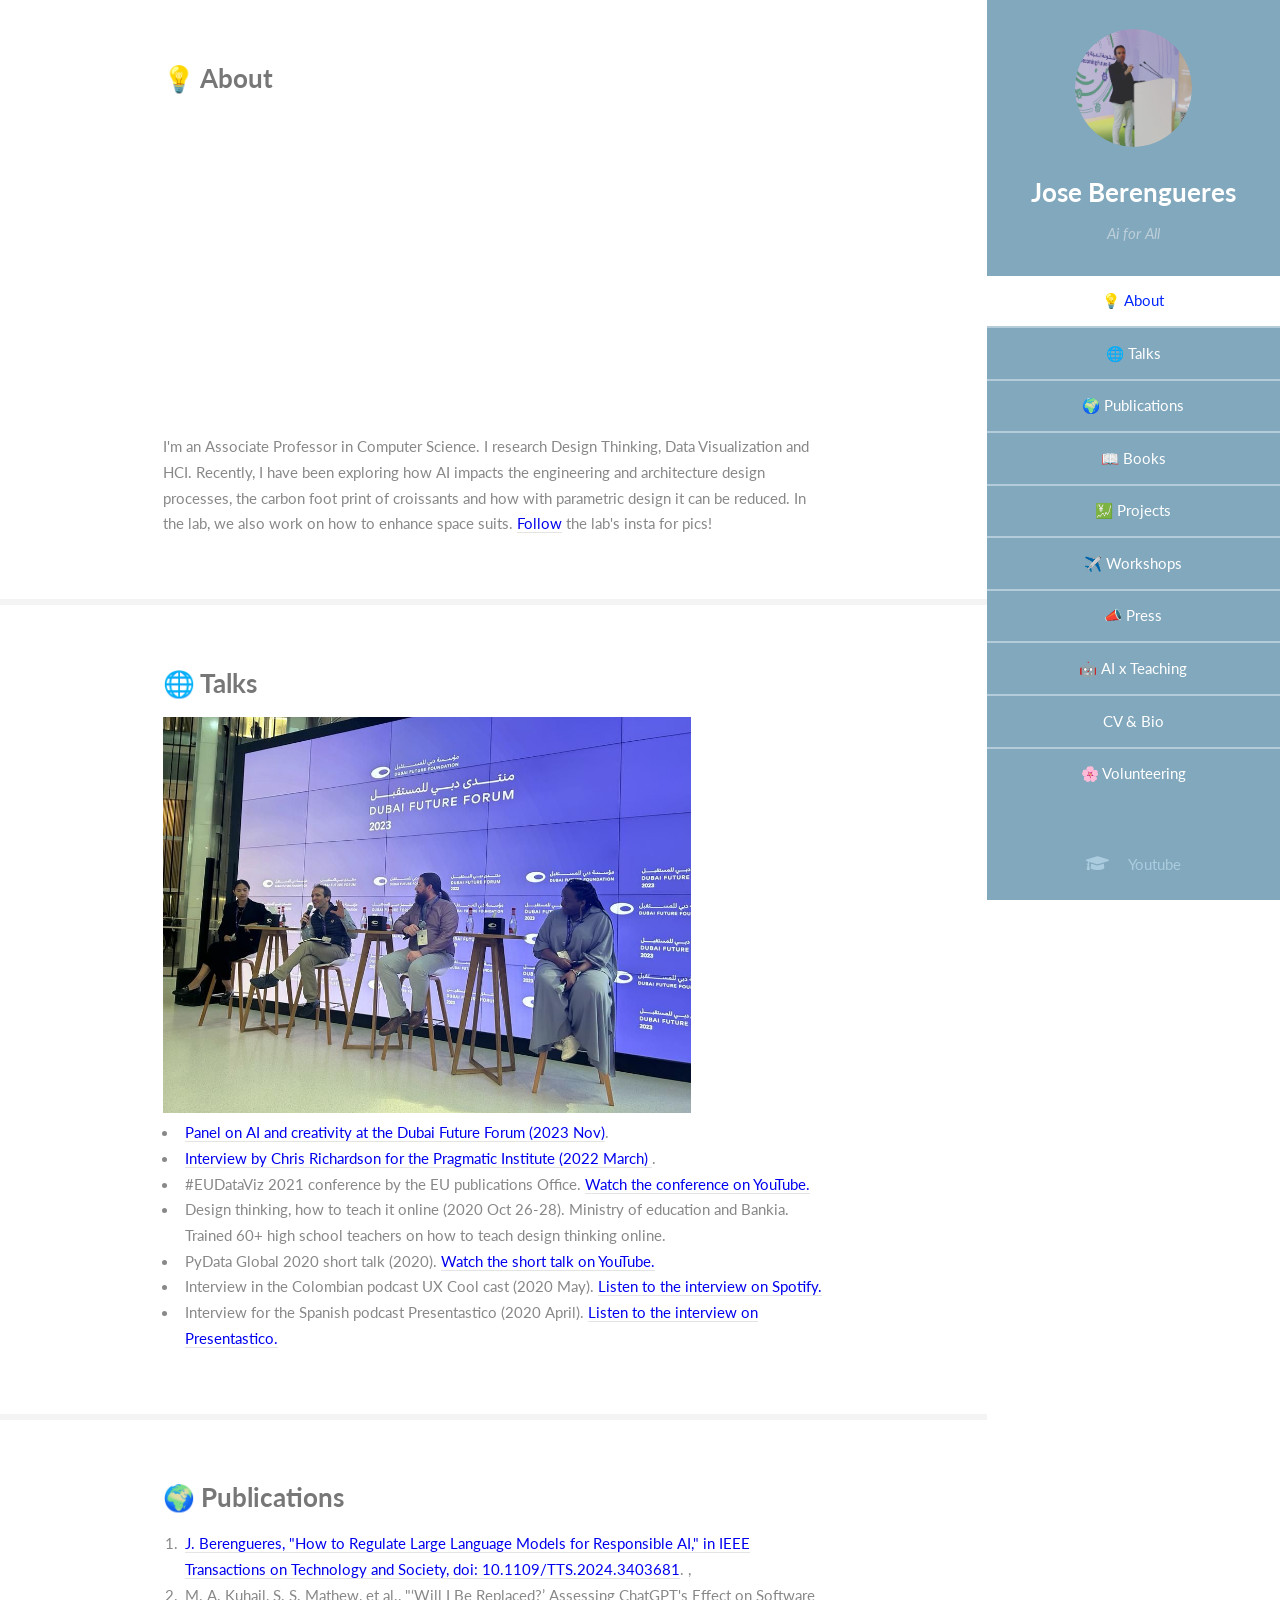
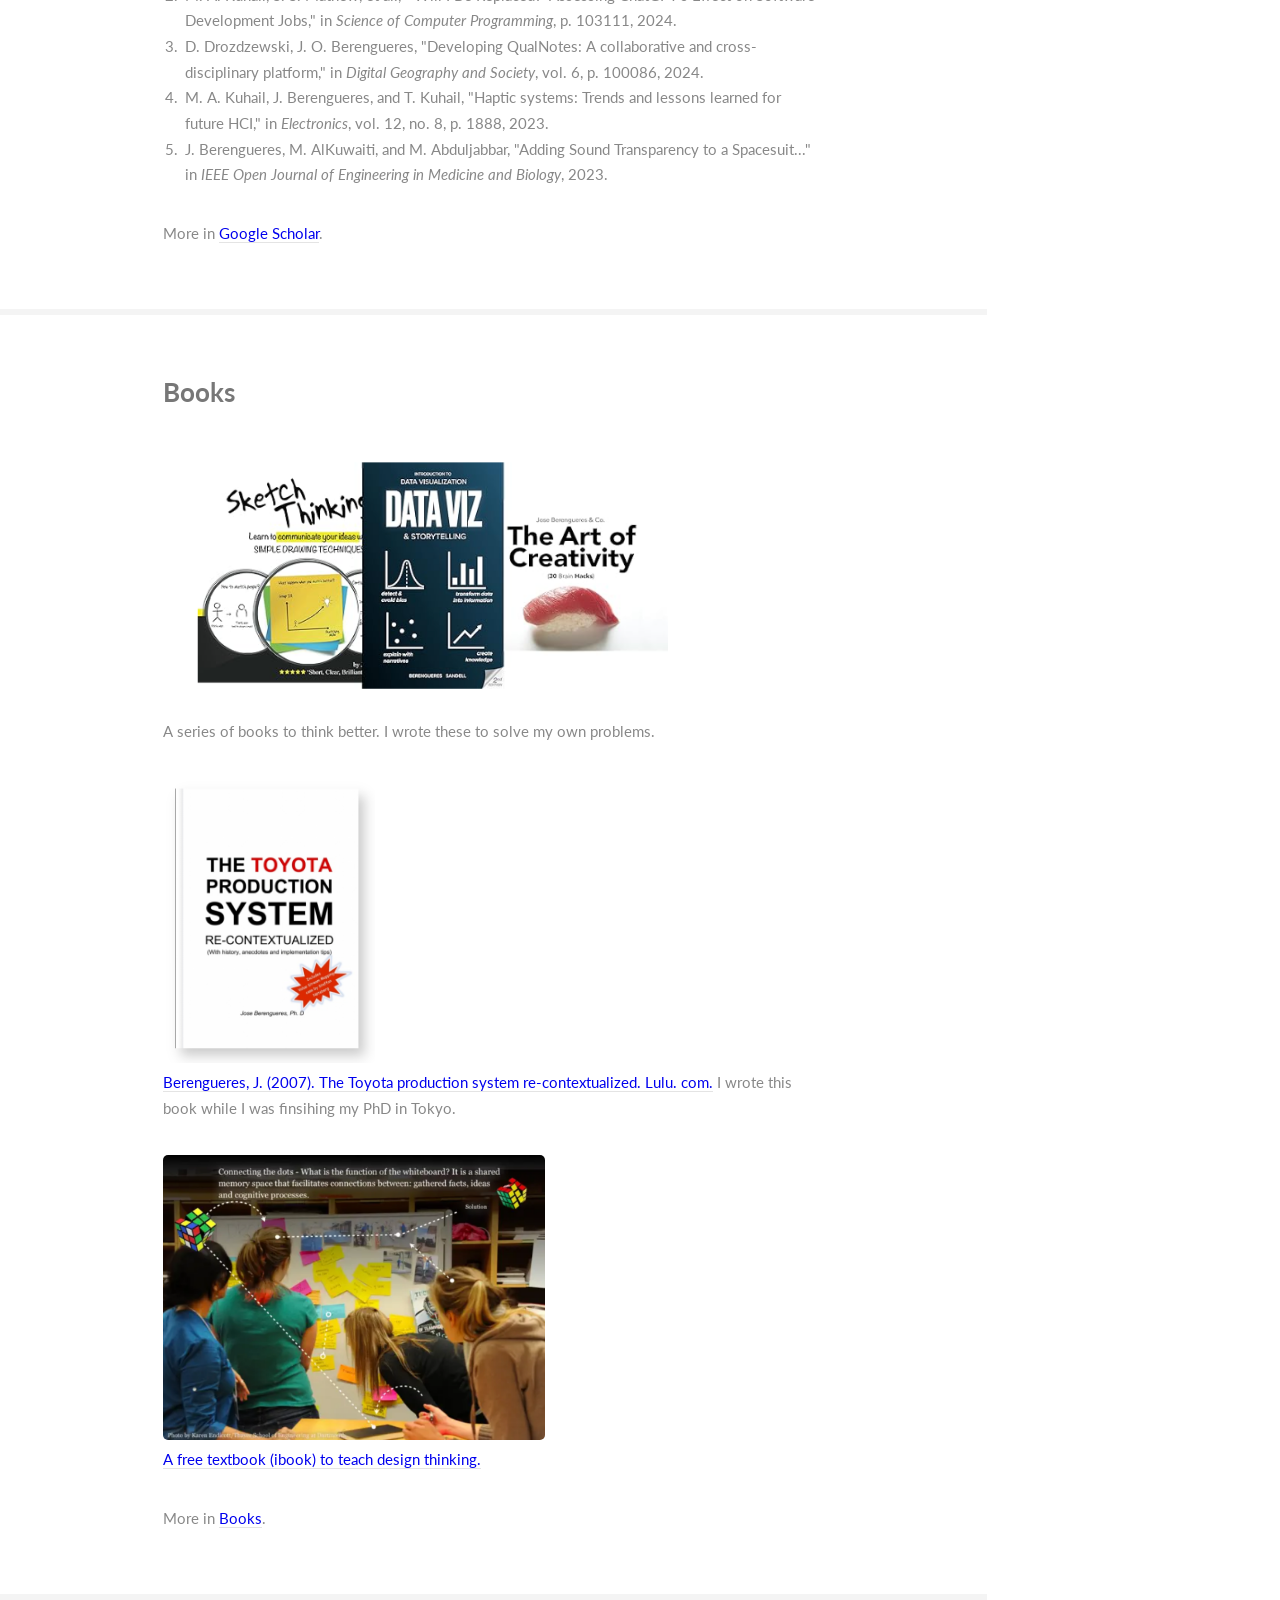
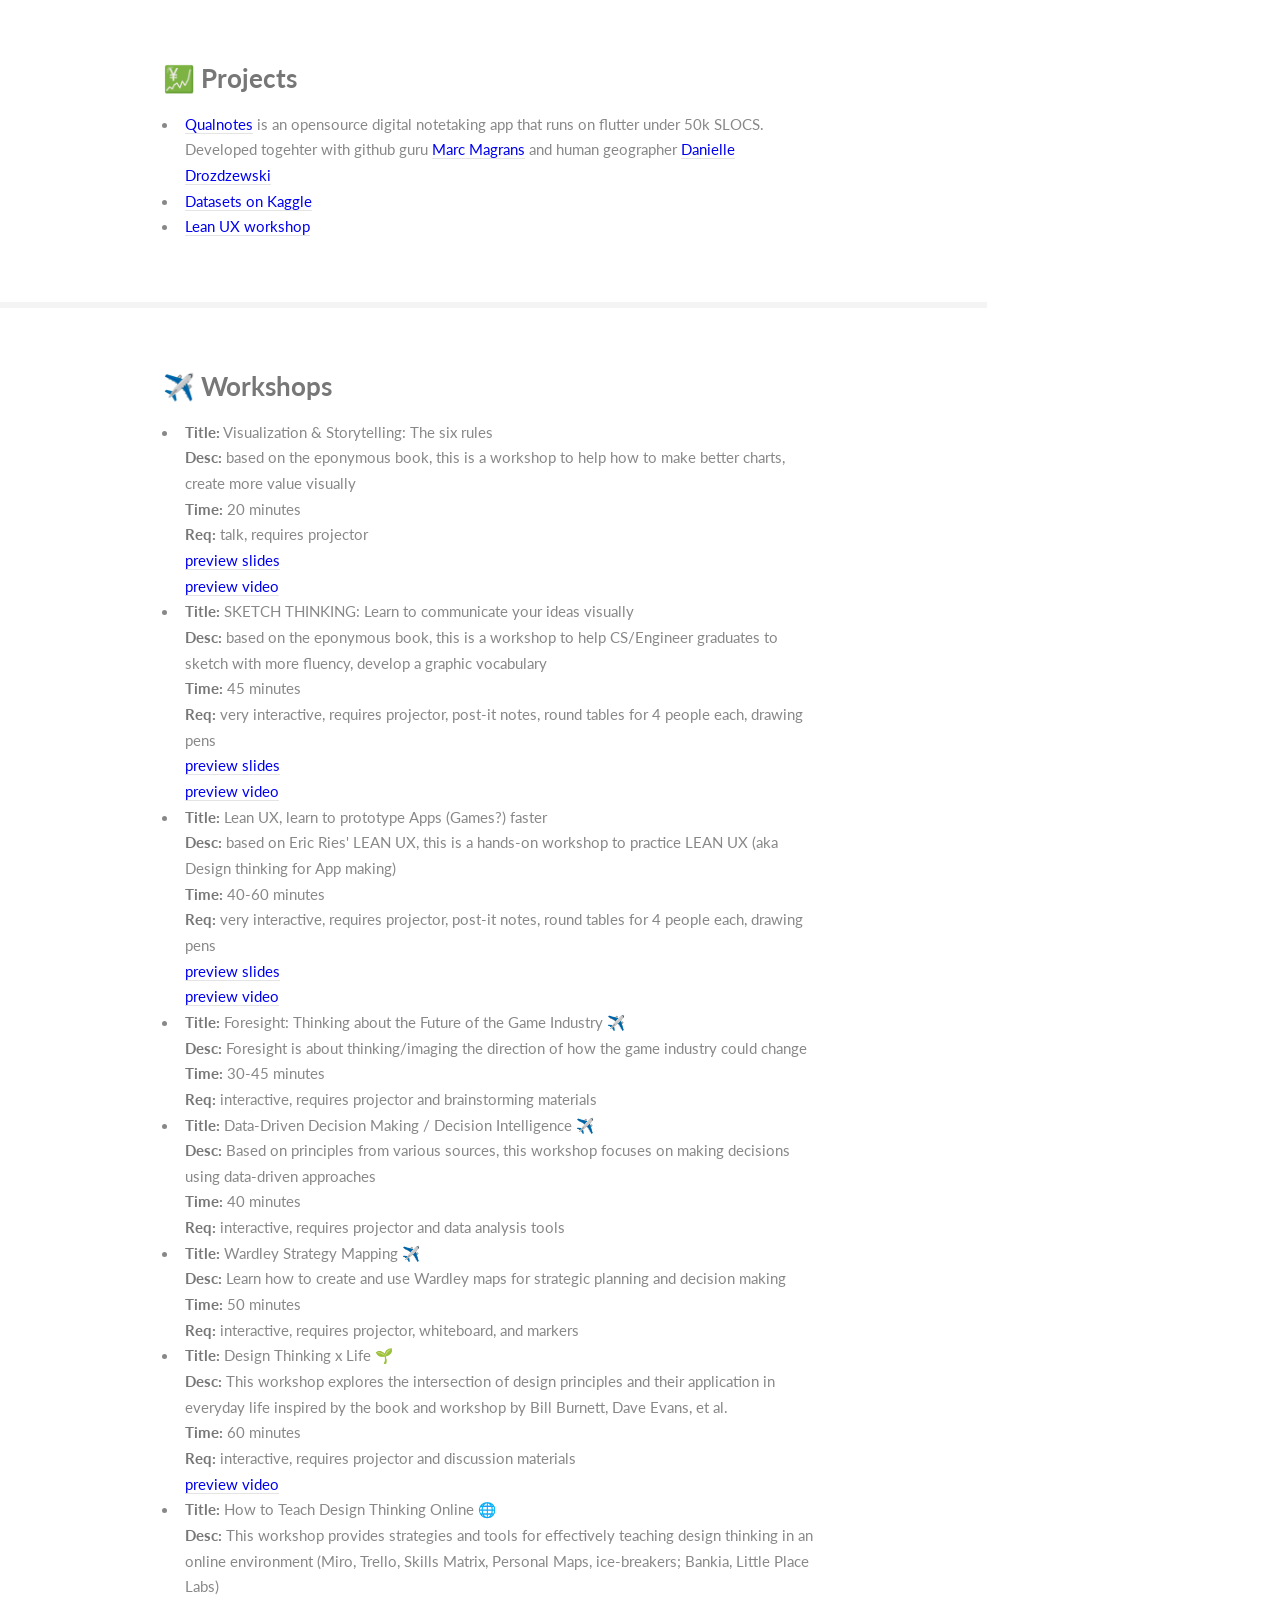
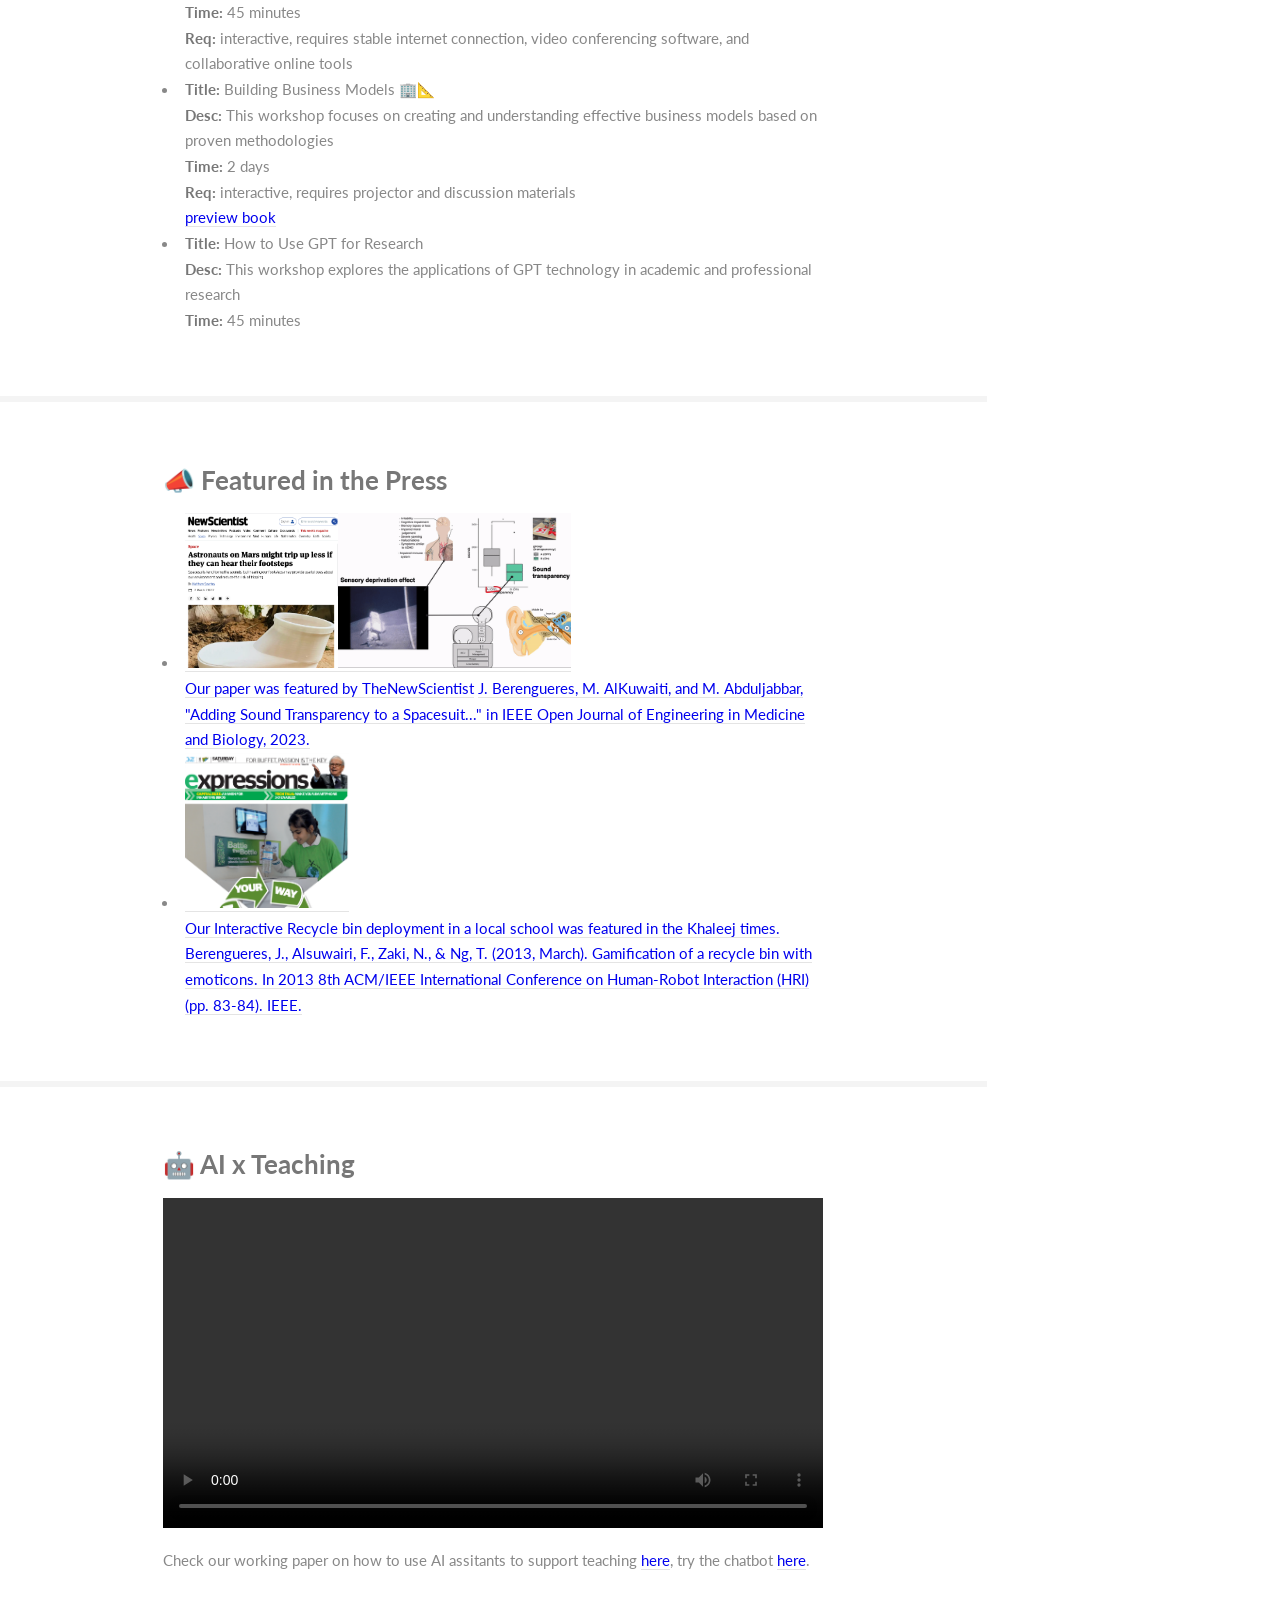
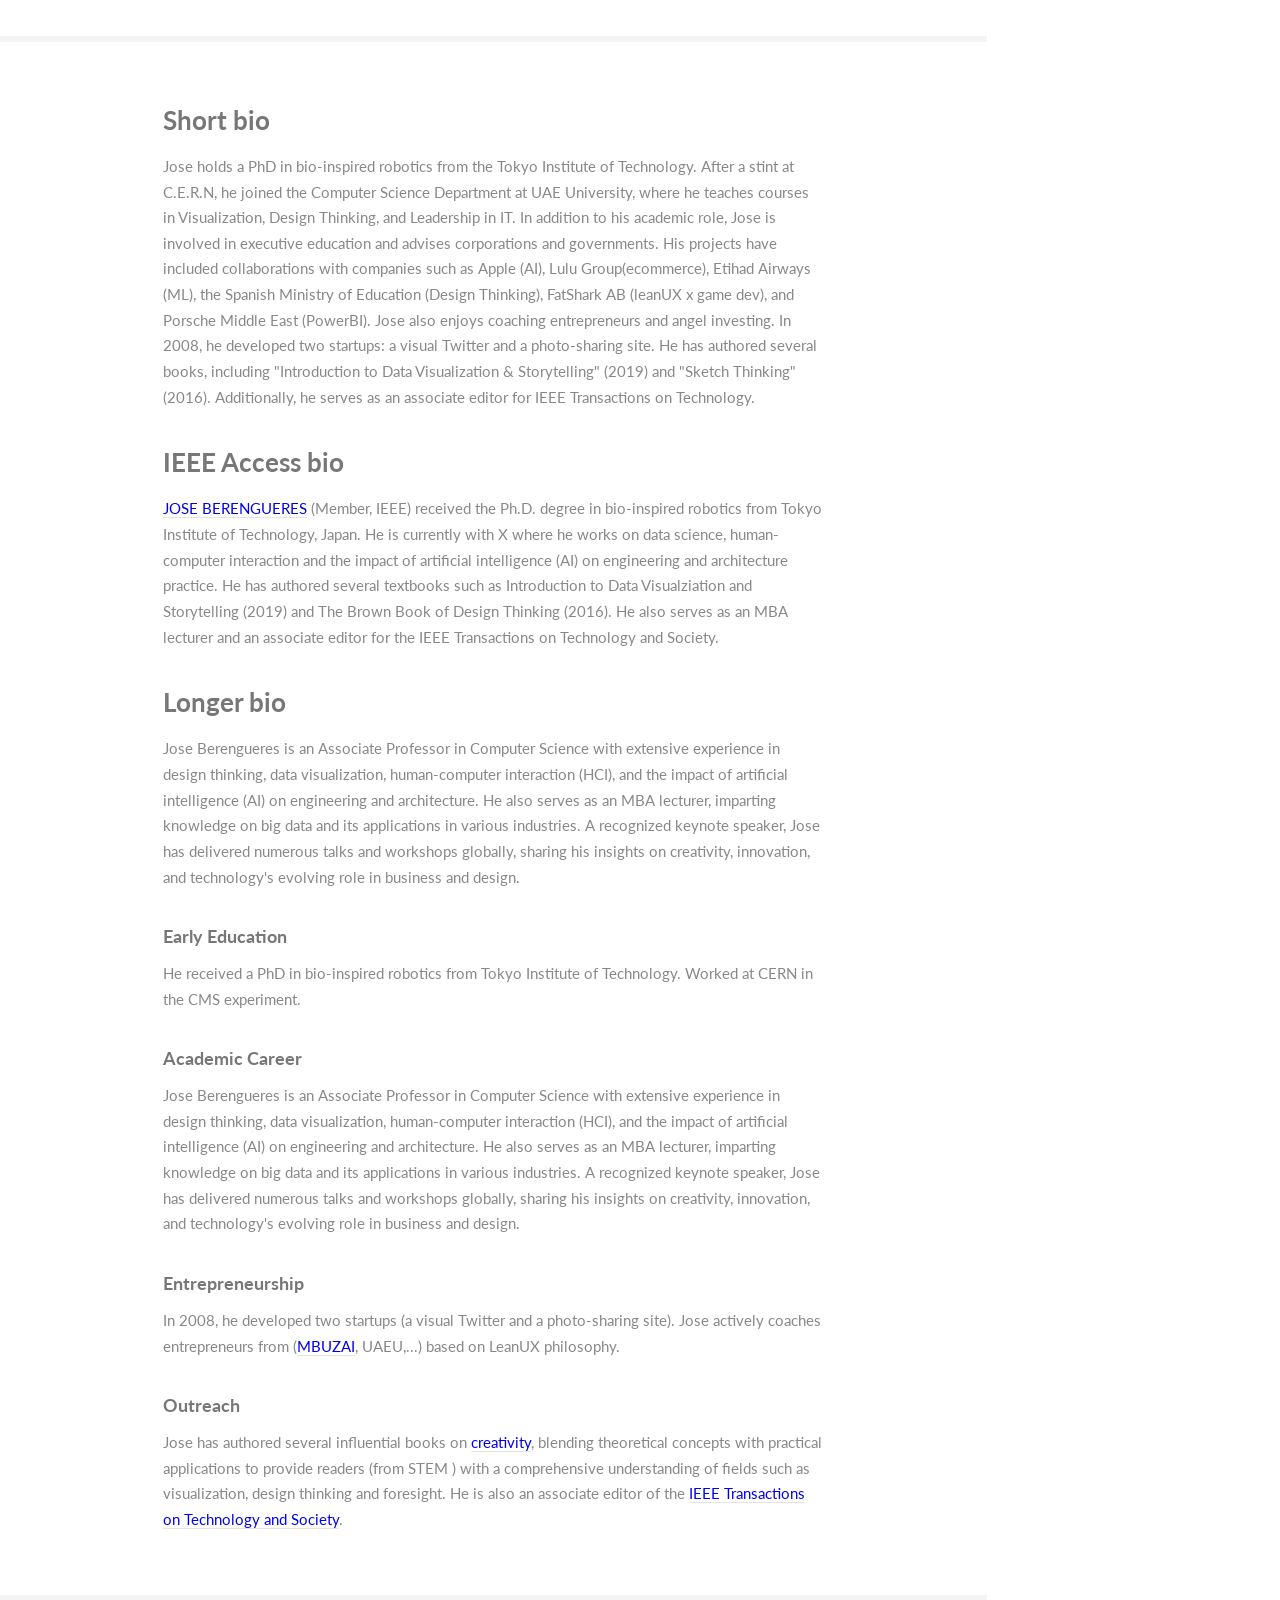
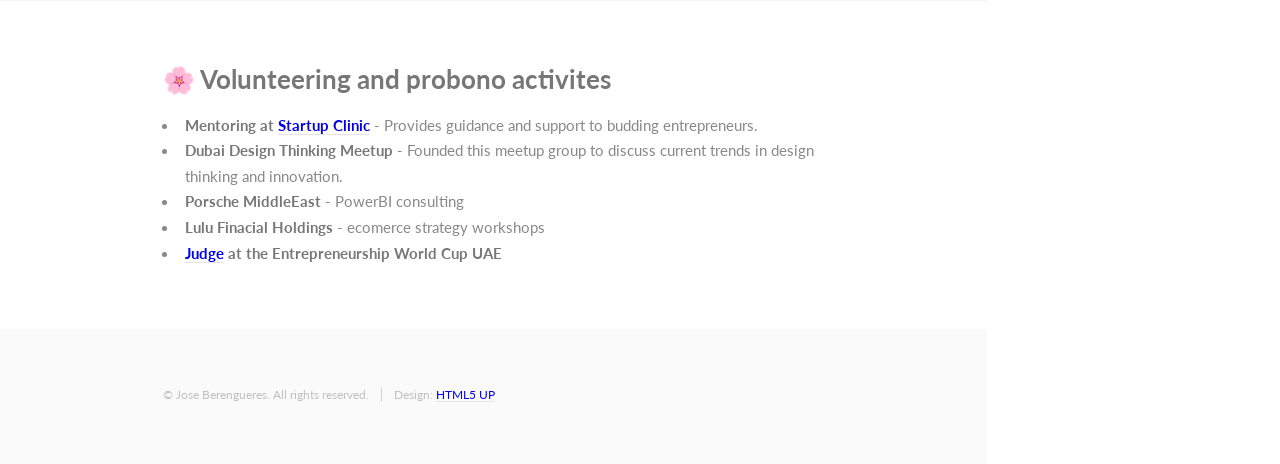
==== index.html @ ed67343d "update bio linkedin" ====
<!DOCTYPE HTML>
<!--
	Read Only by HTML5 UP
	html5up.net | @ajlkn
	Free for personal and commercial use under the CCA 3.0 license (html5up.net/license)
-->
<html>
	<head>
		<title>Jose Berengueres</title>
		<meta charset="utf-8" />
		<meta name="viewport" content="width=device-width, initial-scale=1, user-scalable=no" />
		<link rel="stylesheet" href="assets/css/main.css" />
	</head>
	<body class="is-preload">

		<!-- Header -->
			<section id="header">
				<header>
					<span class="image avatar"><img src="images/jse.png" alt="" /></span>
					<h1 id="logo"><a href="#">Jose Berengueres</a></h1>
					<p>Ai for All</p>
				</header>
				<nav id="nav">
					<ul>
						<li><a href="#about" class="active">💡 About</a></li>
 						<li><a href="#talks">🌐 Talks</a></li>
						 <li><a href="#publications">🌍 Publications</a></li>
						 <li><a href="#books">📖 Books</a></li>
						 <li><a href="#datasets">💹 Projects</a></li>
						 <li><a href="#workshops">✈️ Workshops</a></li>
						 <li><a href="#press">📣 Press</a></li>
						<li><a href="#teaching">🤖 AI x Teaching</a></li>
						<li><a href="#cv">CV & Bio</a></li>						
						<li><a href="#volunteer">🌸 Volunteering</a></li>
					</ul>
				</nav>
				<footer>
					<ul class="icons">
						<li><a href="https://scholar.google.com/citations?hl=en&user=KlVz6pQAAAAJ&view_op=list_works" class="icon solid fa-graduation-cap"><span class="label">Google Scholar</span></a></li>
						<li><a href="https://www.youtube.com/watch?v=7q_reO63FRs&list=PL8Ob471RcQSCEJRv9qI_SfgYx5cGYPVhc" class="icon solid">Youtube<span class="label">Youtube</span></a></li>
						
					</ul>
				</footer>
			</section>

		<!-- Wrapper -->
			<div id="wrapper">

				<!-- Main -->
					<div id="main">

						<!-- About -->
							<section id="about">
								<div class="container">
																					
									<header class="major">
										<h3>💡 About</h3>
									</header>																	
									<iframe width="560" height="315" src="https://www.youtube.com/embed/CTeLjRXUkug?si=84CgR4m2deDBWPHD" title="YouTube video player" frameborder="0" allow="accelerometer; autoplay; clipboard-write; encrypted-media; gyroscope; picture-in-picture; web-share" referrerpolicy="strict-origin-when-cross-origin" allowfullscreen></iframe>

									<p>I'm an Associate Professor in Computer Science. 
										I research Design Thinking, Data Visualization and HCI. Recently, I have been exploring how AI impacts the engineering and architecture design processes, the carbon foot print of croissants and how with parametric design it can be reduced. In the lab, we also work on how to enhance space suits. <a href="https://www.instagram.com/astrohaptics/">Follow</a> the lab's insta for pics!
										
						
									</div>
							</section>
						<!-- Talks -->
					        <section id="talks">
								<div class="container">

									<h3>🌐 Talks</h3>
										<img src="images/foresight.jpeg" width=80% \>

										<ul>
											<li><a href="https://youtu.be/eK4ZyOrJBk0?list=PL8Ob471RcQSCEJRv9qI_SfgYx5cGYPVhc&t=1508">Panel on AI and creativity at the Dubai Future Forum (2023 Nov)</a>.</li>


											<li>
												
												<a href="https://podcasts.apple.com/us/podcast/put-down-the-pie-chart-and-other-data/id1507005455?i=1000556685650">
													Interview by Chris Richardson for the Pragmatic Institute (2022 March)
												</a>.</li>

												<li>
													#EUDataViz 2021 conference by the EU publications Office.
													<a href="https://youtu.be/I3Cw-B-DXYw?t=20" target="_blank">
														Watch the conference on YouTube.
													</a>
												</li>
												<li>
													Design thinking, how to teach it online (2020 Oct 26-28). Ministry of education and Bankia. Trained 60+ high school teachers on how to teach design thinking online.
												</li>
												<li>
													PyData Global 2020 short talk (2020).
													<a href="https://www.youtube.com/watch?v=plFPTDwk66s" target="_blank">
														Watch the short talk on YouTube.
													</a>
												</li>
												<li>
													Interview in the Colombian podcast UX Cool cast (2020 May).
													<a href="https://open.spotify.com/episode/6T8TPTVWGxUe0PTvoxWIYZ?si=fX5mQqgJROC39EqnSrZSAA" target="_blank">
														Listen to the interview on Spotify.
													</a>
												</li>
												<li>
													Interview for the Spanish podcast Presentastico (2020 April).
													<a href="https://presentastico.com/2020/04/16/ep-66-visualizacion-de-datos-y-storytelling-con-jose-berengueres/" target="_blank">
														Listen to the interview on Presentastico.
													</a>
												</li>
										</ul>
  								</div>
							</section>



						<!-- Publications -->
							<section id="publications">
								<div class="container">
									<h3>🌍 Publications</h3>

									<ol>
										<li>
											<a href="https://ieeexplore.ieee.org/document/10536000">J. Berengueres, "How to Regulate Large Language Models for Responsible AI," in IEEE Transactions on Technology and Society, doi: 10.1109/TTS.2024.3403681</a>.
											,
										</li>
  
										
										<li>
										  M. A. Kuhail, S. S. Mathew, et al., "‘Will I Be Replaced?’ Assessing ChatGPT's Effect on Software Development Jobs," in <em>Science of Computer Programming</em>, p. 103111, 2024.
										</li>
										<li>
										  D. Drozdzewski, J. O. Berengueres, "Developing QualNotes: A collaborative and cross-disciplinary platform," in <em>Digital Geography and Society</em>, vol. 6, p. 100086, 2024.
										</li>
										<li>
										  M. A. Kuhail, J. Berengueres, and T. Kuhail, "Haptic systems: Trends and lessons learned for future HCI," in <em>Electronics</em>, vol. 12, no. 8, p. 1888, 2023.
										</li>
										<li>
										  J. Berengueres, M. AlKuwaiti, and M. Abduljabbar, "Adding Sound Transparency to a Spacesuit..." in <em>IEEE Open Journal of Engineering in Medicine and Biology</em>, 2023.
										</li>
									  </ol>
									  
									<p>More in <a href="https://scholar.google.com/citations?hl=en&user=KlVz6pQAAAAJ&view_op=list_works" target="_self">Google Scholar</a>.</b> </br>
									 </p>
								</div>
							</section>



						<!-- BOOOKs -->
							<section id="books">
								<div class="container">
									<h3> Books</h3>
									<p>
										<a href="https://www.amazon.com/dp/B09HV8ZD4L?binding=kindle_edition&searchxofy=true&qid=1713128232&sr=1-1" class="image">
											<img src="images/books.png" height = 285 alt="" /></a>
											<br>A series of books to think better. I wrote these  to solve my own problems.

									<p>
										<a href="https://www.lulu.com/shop/jose-berengueres/the-toyota-production-system-re-contextualized/paperback/product-18r5vjm.html?q=berengueres&page=1&pageSize=4" class="image">
											<img src="images/toyota.png" height = 285 alt="" /></a>
									<br><a href="https://www.lulu.com/shop/jose-berengueres/the-toyota-production-system-re-contextualized/paperback/product-18r5vjm.html?q=berengueres&page=1&pageSize=4" >Berengueres, J. (2007). The Toyota production system re-contextualized. Lulu. com.</a>
 									I wrote this book while I was finsihing my PhD in Tokyo. 				
											

									<p>
										<a href="https://books.apple.com/se/book/the-brown-book-of-design-thinking/id761406970" class="image">
											<img src="images/designthink.png" height = 285 alt="" /></a>
											<br><a href="https://books.apple.com/se/book/the-brown-book-of-design-thinking/id761406970">A free textbook (ibook) to teach design thinking.</a> 
												
									
												<p>More in <a href="https://www.amazon.com/stores/Jose-Berengueres/author/B00LU2U7VE?ref=ap_rdr&isDramIntegrated=true&shoppingPortalEnabled=true" target="_self">Books</a>.</b> </br>
									 </p>
									
								</div>
							</section>										
						


						<!-- Projects -->
						     <section id="datasets">
								<div class="container">
									<h3>💹 Projects</h3>
									<ul>
										<li><a href="https://qualnotes.com/"> Qualnotes</a> is an opensource digital notetaking app that runs on flutter under 50k SLOCS. Developed togehter with github guru <a href="https://www.linkedin.com/in/marcmagransdeabril/?originalSubdomain=ch">Marc Magrans</a> and human geographer <a href="https://www.su.se/english/profiles/dadr8233-1.387988">Danielle Drozdzewski</a>
											</li>
											
										<li><a href="https://www.kaggle.com/harriken"> Datasets on Kaggle</a>
											</li>
											<li><a href="https://bit.ly/2E8fjk9">Lean UX workshop</a></li>
								
	
										</ul>

										

  								</div>
							</section>
											<!-- Workshops -->
											<section id="workshops">
												<div class="container">
													<h3>✈️ Workshops</h3>
													<ul>
														<li>
														  <strong>Title:</strong> Visualization & Storytelling: The six rules<br>
														  <strong>Desc:</strong> based on the eponymous book, this is a workshop to help how to make better charts, create more value visually<br>
														  <strong>Time:</strong> 20 minutes<br>
														  <strong>Req:</strong> talk, requires projector<br>
														  <a href="https://www.slideshare.net/harriken/introduction-to-data-visualization-and-storytelling-chapter-1-slides">preview slides</a><br>
														  <a href="https://www.youtube.com/watch?v=plFPTDwk66s&t=1s">preview video</a>
														</li>
														<li>
														  <strong>Title:</strong> SKETCH THINKING: Learn to communicate your ideas visually<br>
														  <strong>Desc:</strong> based on the eponymous book, this is a workshop to help CS/Engineer graduates to sketch with more fluency, develop a graphic vocabulary<br>
														  <strong>Time:</strong> 45 minutes<br>
														  <strong>Req:</strong> very interactive, requires projector, post-it notes, round tables for 4 people each, drawing pens<br>
														  <a href="https://www.slideshare.net/harriken/sketch-thinking">preview slides</a><br>
														  <a href="https://www.youtube.com/watch?v=fnRnQPRzoDQ&t=835s">preview video</a>
														</li>
														<li>
														  <strong>Title:</strong> Lean UX, learn to prototype Apps (Games?) faster<br>
														  <strong>Desc:</strong> based on Eric Ries' LEAN UX, this is a hands-on workshop to practice LEAN UX (aka Design thinking for App making)<br>
														  <strong>Time:</strong> 40-60 minutes<br>
														  <strong>Req:</strong> very interactive, requires projector, post-it notes, round tables for 4 people each, drawing pens<br>
														  <a href="https://www.slideshare.net/harriken/lean-ux-workshop-makers-of-barcelona-mob-agile-bcn-meetup">preview slides</a><br>
														  <a href="https://www.youtube.com/watch?v=VUzzKQ77sjc&t=2470s">preview video</a>
														</li>
													  
													  <li>
														<strong>Title:</strong> Foresight: Thinking about the Future of the Game Industry ✈️<br>
														<strong>Desc:</strong> Foresight is about thinking/imaging the direction of how the game industry could change<br>
														<strong>Time:</strong> 30-45 minutes<br>
														<strong>Req:</strong> interactive, requires projector and brainstorming materials<br>
														</li>
														<li>
															<strong>Title:</strong> Data-Driven Decision Making / Decision Intelligence ✈️<br>
															<strong>Desc:</strong> Based on principles from various sources, this workshop focuses on making decisions using data-driven approaches<br>
															<strong>Time:</strong> 40 minutes<br>
															<strong>Req:</strong> interactive, requires projector and data analysis tools<br>
														</li>
														<li>
															<strong>Title:</strong> Wardley Strategy Mapping ✈️<br>
															<strong>Desc:</strong> Learn how to create and use Wardley maps for strategic planning and decision making<br>
															<strong>Time:</strong> 50 minutes<br>
															<strong>Req:</strong> interactive, requires projector, whiteboard, and markers<br>
														</li>
														<li>
															<strong>Title:</strong> Design Thinking x Life 🌱<br>
															<strong>Desc:</strong> This workshop explores the intersection of design principles and their application in everyday life inspired by the book and workshop by Bill Burnett, Dave Evans, et al.<br>
															<strong>Time:</strong> 60 minutes<br>
															<strong>Req:</strong> interactive, requires projector and discussion materials<br>
															<a href="https://www.youtube.com/watch?v=uYEfUp5doAo&list=PLsBtuhNYSQbdHSBNaIWY36QfdBHJBWRL2">preview video</a>
														</li>

														<li>
															<strong>Title:</strong> How to Teach Design Thinking Online 🌐<br>
															<strong>Desc:</strong> This workshop provides strategies and tools for effectively teaching design thinking in an online environment (Miro, Trello, Skills Matrix, Personal Maps, ice-breakers; Bankia, Little Place Labs)<br>
															<strong>Time:</strong> 45 minutes<br>
															<strong>Req:</strong> interactive, requires stable internet connection, video conferencing software, and collaborative online tools<br>
														</li>
														
														<li>
															<strong>Title:</strong> Building Business Models 🏢📐<br>
															<strong>Desc:</strong> This workshop focuses on creating and understanding effective business models based on proven methodologies<br>
															<strong>Time:</strong> 2 days<br>
															<strong>Req:</strong> interactive, requires projector and discussion materials<br>
															<a href="https://books.apple.com/us/book/building-business-models/id922520744">preview book</a>
														</li>

														<li>
															<strong>Title:</strong> How to Use GPT for Research <br>
															<strong>Desc:</strong> This workshop explores the applications of GPT technology in academic and professional research<br>
															<strong>Time:</strong> 45 minutes<br>
														</li>



												</ul>		
												  </div>
											</section>
				
							

						<!-- Press -->
						<section id="press">
							<div class="container">
								<h3>📣 Featured in the Press</h3>
								<ul>
										
									<li>
										<a href="https://www.newscientist.com/article/2308867-astronauts-on-mars-might-trip-up-less-if-they-can-hear-their-footsteps/"><img src="images/news.png" height = 155><img src="images/spacesuits.gif" height = 155><br> Our paper was featured by TheNewScientist</a>
										 <a href="https://www.ncbi.nlm.nih.gov/pmc/articles/PMC10789458/">J. Berengueres, M. AlKuwaiti, and M. Abduljabbar, "Adding Sound Transparency to a Spacesuit..." in IEEE Open Journal of Engineering in Medicine and Biology, 2023.</a>
									
									</li>
										<li><a href="https://clippingsme-assets-1.s3.amazonaws.com/cuttingpdfs/701258/smile_bin.pdf?"><img src="images/expr.png" height = 155><br>Our Interactive Recycle bin deployment in a local school was featured in the Khaleej times. </a> 
											<a href="https://ieeexplore.ieee.org/abstract/document/6483512">Berengueres, J., Alsuwairi, F., Zaki, N., & Ng, T. (2013, March). Gamification of a recycle bin with emoticons. In 2013 8th ACM/IEEE International Conference on Human-Robot Interaction (HRI) (pp. 83-84). IEEE.</a>  
										</li>

										
										

									</ul>
							  </div>
						</section>
						
						<!-- Teaching -->
						
						        <section id="teaching">
								<div class="container">
									<h3>🤖 AI x Teaching</h3>
																		
									   <!-- Video element centered above the paragraph -->
									   <div class="video-container">
										<video width = 100% controls>
										<source src="images/a1.mp4" type="video/mp4">
										Your browser does not support the video tag.
										<track src="images/en.vtt" kind="subtitles" srclang="en" label="English" default>
	
										</video>
										</div>	
										<p>Check our working paper on how to use AI assitants to support teaching <a href="https://www.ssrn.com/abstract=4765343">here</a>, try the chatbot <a href="https://chat.openai.com/g/g-yKTJKRyDZ-os315q2emoji">here</a>.



								
									<!-- article>
										<a href="https://www.ssrn.com/abstract=4765343" class="image">
											<img src="images/thumbnail1OS315.png" height = 185 alt="" /></a>
										<div class="inner">
										</div>
									</article --> 
								
								</div>
							</section>
						
						<!-- CV -->
						
						        <section id="cv">
								<div class="container">
									<h3>Short bio</h3>									
									<p>
										Jose holds a PhD in bio-inspired robotics from the Tokyo Institute of Technology. After a stint at C.E.R.N, he joined the Computer Science Department at UAE University, where he teaches courses in Visualization, Design Thinking, and Leadership in IT. In addition to his academic role, Jose is involved in executive education and advises corporations and governments. His projects have included collaborations with companies such as Apple (AI), Lulu Group(ecommerce), Etihad Airways (ML), the Spanish Ministry of Education (Design Thinking), FatShark AB (leanUX x game dev), and Porsche Middle East (PowerBI).

										Jose also enjoys coaching entrepreneurs and angel investing. In 2008, he developed two startups: a visual Twitter and a photo-sharing site. He has authored several books, including "Introduction to Data Visualization & Storytelling" (2019) and "Sketch Thinking" (2016). Additionally, he serves as an associate editor for IEEE Transactions on Technology.	
																		
									
									<h3>IEEE Access bio</h3>									
									<p><a href="./images/jose_profile_23.jpg">JOSE BERENGUERES</a> (Member, IEEE) received the Ph.D. degree in bio-inspired robotics from Tokyo Institute of Technology, Japan. He is currently with X where he works on data science, human-computer interaction and the impact of artificial intelligence (AI) on engineering and architecture practice. He has authored  several textbooks such as Introduction to Data Visualziation and Storytelling (2019) and The Brown Book of Design Thinking (2016). He also serves as an MBA lecturer and an associate editor for the IEEE Transactions on Technology and Society.

									<h3>Longer bio</h3>				
									Jose Berengueres is an Associate Professor in Computer Science with extensive experience in design thinking, data visualization, human-computer interaction (HCI), and the impact of artificial intelligence (AI) on engineering and architecture. He also serves as an MBA lecturer, imparting knowledge on big data and its applications in various industries. A recognized keynote speaker, Jose has delivered numerous talks and workshops globally, sharing his insights on creativity, innovation, and technology's evolving role in business and design.
<p>
<h4>Early Education</h2>
<p>He received a PhD in bio-inspired robotics from Tokyo Institute of Technology. Worked at CERN in the CMS experiment.</p>

<h4>Academic Career</h2>
<p>Jose Berengueres is an Associate Professor in Computer Science with extensive experience in design thinking, data visualization, human-computer interaction (HCI), and the impact of artificial intelligence (AI) on engineering and architecture. He also serves as an MBA lecturer, imparting knowledge on big data and its applications in various industries. A recognized keynote speaker, Jose has delivered numerous talks and workshops globally, sharing his insights on creativity, innovation, and technology's evolving role in business and design.</p>
<h4>Entrepreneurship</h2>
<p>In 2008, he developed two startups (a visual Twitter and a photo-sharing site).
Jose actively coaches entrepreneurs from (<a href="https://mbzuai.ac.ae/news/participants-pitch-ai-startup-ideas-after-success-of-new-mbzuai-entrepreneurship-program/">MBUZAI</a>, UAEU,...) based on LeanUX philosophy.

<h4>Outreach</h2>
	<p>Jose has authored several influential books on <a href="https://www.adlibris.com/se/sok?filter=author:jose%20berengueres">creativity</a>, blending 
		theoretical concepts with practical applications to provide readers (from STEM ) with a comprehensive 
		understanding of fields such as visualization, design thinking and foresight.
		 He is also an associate editor of the <a href="https://ieeexplore.ieee.org/xpl/RecentIssue.jsp?punumber=8782713">IEEE Transactions on Technology and Society</a>.</p>


  								</div>
							</section>
						

							
						<!-- Volunteer -->
						
						<section id="volunteer">
							<div class="container">
								<h3>🌸 Volunteering and probono activites</h3>
								<ul>
									<li><strong>Mentoring at <a href="https://startupclinic.cc/">Startup Clinic</a></strong> - Provides guidance and support to budding entrepreneurs.</li>
									<li><strong>Dubai Design Thinking Meetup</strong> - Founded this meetup group to discuss current trends in design thinking and innovation.</li>
									<li><strong>Porsche MiddleEast </strong> - PowerBI consulting</li>
									<li><strong>Lulu Finacial Holdings  </strong> - ecomerce strategy workshops </li>
									<li><strong><a href="https://www.linkedin.com/feed/update/urn:li:activity:7203107646206337026/">Judge</a> at the Entrepreneurship World Cup UAE </strong>  </li>
								</ul>
								

							  </div>
						</section>



					</div>

				<!-- Footer -->
					<section id="footer">
						<div class="container">
							<ul class="copyright">
								<li>&copy; Jose Berengueres. All rights reserved.</li><li>Design: <a href="http://html5up.net">HTML5 UP</a></li>
							</ul>
						</div>
					</section>

			</div>

		<!-- Scripts -->
			<script src="assets/js/jquery.min.js"></script>
			<script src="assets/js/jquery.scrollex.min.js"></script>
			<script src="assets/js/jquery.scrolly.min.js"></script>
			<script src="assets/js/browser.min.js"></script>
			<script src="assets/js/breakpoints.min.js"></script>
			<script src="assets/js/util.js"></script>
			<script src="assets/js/main.js"></script>

	</body>
</html>
---- assets/css/main.css ----
@import url("fontawesome-all.min.css");
@import url("https://fonts.googleapis.com/css?family=Lato:400,400italic,700,700italic|Source+Code+Pro:400");

/*
	Read Only by HTML5 UP
	html5up.net | @ajlkn
	Free for personal and commercial use under the CCA 3.0 license (html5up.net/license)
*/

.video-container {
    display: flex; /* Use flexbox for easy alignment */
    justify-content: center; /* Center children horizontally in the flex container */
    margin-bottom: 20px; /* Space between the video and whatever is below */
}

.video-container video {
    /* Optional: Apply any specific styles to the video element itself */
}

html, body, div, span, applet, object,
iframe, h1, h2, h3, h4, h5, h6, p, blockquote,
pre, a, abbr, acronym, address, big, cite,
code, del, dfn, em, img, ins, kbd, q, s, samp,
small, strike, strong, sub, sup, tt, var, b,
u, i, center, dl, dt, dd, ol, ul, li, fieldset,
form, label, legend, table, caption, tbody,
tfoot, thead, tr, th, td, article, aside,
canvas, details, embed, figure, figcaption,
footer, header, hgroup, menu, nav, output, ruby,
section, summary, time, mark, audio, video {
	margin: 0;
	padding: 0;
	border: 0;
	font-size: 100%;
	font: inherit;
	vertical-align: baseline;}

article, aside, details, figcaption, figure,
footer, header, hgroup, menu, nav, section {
	display: block;}

body {
	line-height: 1;
}

ol, ul {
	list-style: none;
}

blockquote, q {
	quotes: none;
}

	blockquote:before, blockquote:after, q:before, q:after {
		content: '';
		content: none;
	}

table {
	border-collapse: collapse;
	border-spacing: 0;
}

body {
	-webkit-text-size-adjust: none;
}

mark {
	background-color: transparent;
	color: inherit;
}

input::-moz-focus-inner {
	border: 0;
	padding: 0;
}

input, select, textarea {
	-moz-appearance: none;
	-webkit-appearance: none;
	-ms-appearance: none;
	appearance: none;
}

/* Basic */

	html {
		box-sizing: border-box;
	}

	*, *:before, *:after {
		box-sizing: inherit;
	}

	body {
		background: #fff;
	}

		body.is-preload *, body.is-preload *:before, body.is-preload *:after {
			-moz-animation: none !important;
			-webkit-animation: none !important;
			-ms-animation: none !important;
			animation: none !important;
			-moz-transition: none !important;
			-webkit-transition: none !important;
			-ms-transition: none !important;
			transition: none !important;
		}

	body, input, select, textarea {
		color: #888;
		font-family: "Lato", sans-serif;
		font-size: 16pt;
		font-weight: 400;
		line-height: 1.75em;
	}

	a {
		-moz-transition: color 0.2s ease-in-out, border-color 0.2s ease-in-out;
		-webkit-transition: color 0.2s ease-in-out, border-color 0.2s ease-in-out;
		-ms-transition: color 0.2s ease-in-out, border-color 0.2s ease-in-out;
		transition: color 0.2s ease-in-out, border-color 0.2s ease-in-out;
		border-bottom: solid 1px #e4e4e4;

		text-decoration: none;
	}

		a:hover {
			border-bottom-color: transparent;
			color: #00a6ff !important;
		}

	strong, b {
		color: #777;
		font-weight: 700;
	}

	em, i {
		font-style: italic;
	}

	p {
		margin: 0 0 2.25em 0;
	}

	h1, h2, h3, h4, h5, h6 {
		color: #777;
		font-weight: 700;
		line-height: 1em;
		margin: 0 0 0.5625em 0;
	}

		h1 a, h2 a, h3 a, h4 a, h5 a, h6 a {
			border: 0;
			/* color: inherit; */
			text-decoration: none;
		}

	h2 {
		font-size: 2em;
		line-height: 1.5em;
	}

	h3 {
		font-size: 1.75em;
		line-height: 1.5em;
	}

	h4 {
		font-size: 1.25em;
		line-height: 1.5em;
	}

	h5 {
		font-size: 0.9em;
		line-height: 1.5em;
	}

	h6 {
		font-size: 0.7em;
		line-height: 1.5em;
	}

	sub {
		font-size: 0.8em;
		position: relative;
		top: 0.5em;
	}

	sup {
		font-size: 0.8em;
		position: relative;
		top: -0.5em;
	}

	hr {
		border: 0;
		border-bottom: solid 2px #f4f4f4;
		margin: 2.25em 0;
	}

		hr.major {
			margin: 3.375em 0;
		}

	blockquote {
		border-left: solid 8px #e4e4e4;
		font-style: italic;
		margin: 0 0 2.25em 0;
		padding: 0.5em 0 0.5em 2em;
	}

	code {
		background: #555;
		border-radius: 5px;
		color: #fff;
		font-family: "Source Code Pro", monospace;
		font-size: 0.9em;
		margin: 0 0.25em;
		padding: 0.25em 0.65em;
	}

	pre {
		font-family: "Source Code Pro", monospace;
		font-size: 0.9em;
		margin: 0 0 2.25em 0;
	}

		pre code {
			-webkit-overflow-scrolling: touch;
			display: block;
			line-height: 1.5em;
			overflow-x: auto;
			padding: 1em 1.5em;
		}

	.align-left {
		text-align: left;
	}

	.align-center {
		text-align: center;
	}

	.align-right {
		text-align: right;
	}

/* Row */

	.row {
		display: flex;
		flex-wrap: wrap;
		box-sizing: border-box;
		align-items: stretch;
	}

		.row > * {
			box-sizing: border-box;
		}

		.row.gtr-uniform > * > :last-child {
			margin-bottom: 0;
		}

		.row.aln-left {
			justify-content: flex-start;
		}

		.row.aln-center {
			justify-content: center;
		}

		.row.aln-right {
			justify-content: flex-end;
		}

		.row.aln-top {
			align-items: flex-start;
		}

		.row.aln-middle {
			align-items: center;
		}

		.row.aln-bottom {
			align-items: flex-end;
		}

		.row > .imp {
			order: -1;
		}

		.row > .col-1 {
			width: 8.33333%;
		}

		.row > .off-1 {
			margin-left: 8.33333%;
		}

		.row > .col-2 {
			width: 16.66667%;
		}

		.row > .off-2 {
			margin-left: 16.66667%;
		}

		.row > .col-3 {
			width: 25%;
		}

		.row > .off-3 {
			margin-left: 25%;
		}

		.row > .col-4 {
			width: 33.33333%;
		}

		.row > .off-4 {
			margin-left: 33.33333%;
		}

		.row > .col-5 {
			width: 41.66667%;
		}

		.row > .off-5 {
			margin-left: 41.66667%;
		}

		.row > .col-6 {
			width: 50%;
		}

		.row > .off-6 {
			margin-left: 50%;
		}

		.row > .col-7 {
			width: 58.33333%;
		}

		.row > .off-7 {
			margin-left: 58.33333%;
		}

		.row > .col-8 {
			width: 66.66667%;
		}

		.row > .off-8 {
			margin-left: 66.66667%;
		}

		.row > .col-9 {
			width: 75%;
		}

		.row > .off-9 {
			margin-left: 75%;
		}

		.row > .col-10 {
			width: 83.33333%;
		}

		.row > .off-10 {
			margin-left: 83.33333%;
		}

		.row > .col-11 {
			width: 91.66667%;
		}

		.row > .off-11 {
			margin-left: 91.66667%;
		}

		.row > .col-12 {
			width: 100%;
		}

		.row > .off-12 {
			margin-left: 100%;
		}

		.row.gtr-0 {
			margin-top: 0;
			margin-left: 0em;
		}

			.row.gtr-0 > * {
				padding: 0 0 0 0em;
			}

			.row.gtr-0.gtr-uniform {
				margin-top: 0em;
			}

				.row.gtr-0.gtr-uniform > * {
					padding-top: 0em;
				}

		.row.gtr-25 {
			margin-top: 0;
			margin-left: -0.5em;
		}

			.row.gtr-25 > * {
				padding: 0 0 0 0.5em;
			}

			.row.gtr-25.gtr-uniform {
				margin-top: -0.5em;
			}

				.row.gtr-25.gtr-uniform > * {
					padding-top: 0.5em;
				}

		.row.gtr-50 {
			margin-top: 0;
			margin-left: -1em;
		}

			.row.gtr-50 > * {
				padding: 0 0 0 1em;
			}

			.row.gtr-50.gtr-uniform {
				margin-top: -1em;
			}

				.row.gtr-50.gtr-uniform > * {
					padding-top: 1em;
				}

		.row {
			margin-top: 0;
			margin-left: -2em;
		}

			.row > * {
				padding: 0 0 0 2em;
			}

			.row.gtr-uniform {
				margin-top: -2em;
			}

				.row.gtr-uniform > * {
					padding-top: 2em;
				}

		.row.gtr-150 {
			margin-top: 0;
			margin-left: -3em;
		}

			.row.gtr-150 > * {
				padding: 0 0 0 3em;
			}

			.row.gtr-150.gtr-uniform {
				margin-top: -3em;
			}

				.row.gtr-150.gtr-uniform > * {
					padding-top: 3em;
				}

		.row.gtr-200 {
			margin-top: 0;
			margin-left: -4em;
		}

			.row.gtr-200 > * {
				padding: 0 0 0 4em;
			}

			.row.gtr-200.gtr-uniform {
				margin-top: -4em;
			}

				.row.gtr-200.gtr-uniform > * {
					padding-top: 4em;
				}

		@media screen and (max-width: 1680px) {

			.row {
				display: flex;
				flex-wrap: wrap;
				box-sizing: border-box;
				align-items: stretch;
			}

				.row > * {
					box-sizing: border-box;
				}

				.row.gtr-uniform > * > :last-child {
					margin-bottom: 0;
				}

				.row.aln-left {
					justify-content: flex-start;
				}

				.row.aln-center {
					justify-content: center;
				}

				.row.aln-right {
					justify-content: flex-end;
				}

				.row.aln-top {
					align-items: flex-start;
				}

				.row.aln-middle {
					align-items: center;
				}

				.row.aln-bottom {
					align-items: flex-end;
				}

				.row > .imp-xlarge {
					order: -1;
				}

				.row > .col-1-xlarge {
					width: 8.33333%;
				}

				.row > .off-1-xlarge {
					margin-left: 8.33333%;
				}

				.row > .col-2-xlarge {
					width: 16.66667%;
				}

				.row > .off-2-xlarge {
					margin-left: 16.66667%;
				}

				.row > .col-3-xlarge {
					width: 25%;
				}

				.row > .off-3-xlarge {
					margin-left: 25%;
				}

				.row > .col-4-xlarge {
					width: 33.33333%;
				}

				.row > .off-4-xlarge {
					margin-left: 33.33333%;
				}

				.row > .col-5-xlarge {
					width: 41.66667%;
				}

				.row > .off-5-xlarge {
					margin-left: 41.66667%;
				}

				.row > .col-6-xlarge {
					width: 50%;
				}

				.row > .off-6-xlarge {
					margin-left: 50%;
				}

				.row > .col-7-xlarge {
					width: 58.33333%;
				}

				.row > .off-7-xlarge {
					margin-left: 58.33333%;
				}

				.row > .col-8-xlarge {
					width: 66.66667%;
				}

				.row > .off-8-xlarge {
					margin-left: 66.66667%;
				}

				.row > .col-9-xlarge {
					width: 75%;
				}

				.row > .off-9-xlarge {
					margin-left: 75%;
				}

				.row > .col-10-xlarge {
					width: 83.33333%;
				}

				.row > .off-10-xlarge {
					margin-left: 83.33333%;
				}

				.row > .col-11-xlarge {
					width: 91.66667%;
				}

				.row > .off-11-xlarge {
					margin-left: 91.66667%;
				}

				.row > .col-12-xlarge {
					width: 100%;
				}

				.row > .off-12-xlarge {
					margin-left: 100%;
				}

				.row.gtr-0 {
					margin-top: 0;
					margin-left: 0em;
				}

					.row.gtr-0 > * {
						padding: 0 0 0 0em;
					}

					.row.gtr-0.gtr-uniform {
						margin-top: 0em;
					}

						.row.gtr-0.gtr-uniform > * {
							padding-top: 0em;
						}

				.row.gtr-25 {
					margin-top: 0;
					margin-left: -0.5em;
				}

					.row.gtr-25 > * {
						padding: 0 0 0 0.5em;
					}

					.row.gtr-25.gtr-uniform {
						margin-top: -0.5em;
					}

						.row.gtr-25.gtr-uniform > * {
							padding-top: 0.5em;
						}

				.row.gtr-50 {
					margin-top: 0;
					margin-left: -1em;
				}

					.row.gtr-50 > * {
						padding: 0 0 0 1em;
					}

					.row.gtr-50.gtr-uniform {
						margin-top: -1em;
					}

						.row.gtr-50.gtr-uniform > * {
							padding-top: 1em;
						}

				.row {
					margin-top: 0;
					margin-left: -2em;
				}

					.row > * {
						padding: 0 0 0 2em;
					}

					.row.gtr-uniform {
						margin-top: -2em;
					}

						.row.gtr-uniform > * {
							padding-top: 2em;
						}

				.row.gtr-150 {
					margin-top: 0;
					margin-left: -3em;
				}

					.row.gtr-150 > * {
						padding: 0 0 0 3em;
					}

					.row.gtr-150.gtr-uniform {
						margin-top: -3em;
					}

						.row.gtr-150.gtr-uniform > * {
							padding-top: 3em;
						}

				.row.gtr-200 {
					margin-top: 0;
					margin-left: -4em;
				}

					.row.gtr-200 > * {
						padding: 0 0 0 4em;
					}

					.row.gtr-200.gtr-uniform {
						margin-top: -4em;
					}

						.row.gtr-200.gtr-uniform > * {
							padding-top: 4em;
						}

		}

		@media screen and (max-width: 1280px) {

			.row {
				display: flex;
				flex-wrap: wrap;
				box-sizing: border-box;
				align-items: stretch;
			}

				.row > * {
					box-sizing: border-box;
				}

				.row.gtr-uniform > * > :last-child {
					margin-bottom: 0;
				}

				.row.aln-left {
					justify-content: flex-start;
				}

				.row.aln-center {
					justify-content: center;
				}

				.row.aln-right {
					justify-content: flex-end;
				}

				.row.aln-top {
					align-items: flex-start;
				}

				.row.aln-middle {
					align-items: center;
				}

				.row.aln-bottom {
					align-items: flex-end;
				}

				.row > .imp-large {
					order: -1;
				}

				.row > .col-1-large {
					width: 8.33333%;
				}

				.row > .off-1-large {
					margin-left: 8.33333%;
				}

				.row > .col-2-large {
					width: 16.66667%;
				}

				.row > .off-2-large {
					margin-left: 16.66667%;
				}

				.row > .col-3-large {
					width: 25%;
				}

				.row > .off-3-large {
					margin-left: 25%;
				}

				.row > .col-4-large {
					width: 33.33333%;
				}

				.row > .off-4-large {
					margin-left: 33.33333%;
				}

				.row > .col-5-large {
					width: 41.66667%;
				}

				.row > .off-5-large {
					margin-left: 41.66667%;
				}

				.row > .col-6-large {
					width: 50%;
				}

				.row > .off-6-large {
					margin-left: 50%;
				}

				.row > .col-7-large {
					width: 58.33333%;
				}

				.row > .off-7-large {
					margin-left: 58.33333%;
				}

				.row > .col-8-large {
					width: 66.66667%;
				}

				.row > .off-8-large {
					margin-left: 66.66667%;
				}

				.row > .col-9-large {
					width: 75%;
				}

				.row > .off-9-large {
					margin-left: 75%;
				}

				.row > .col-10-large {
					width: 83.33333%;
				}

				.row > .off-10-large {
					margin-left: 83.33333%;
				}

				.row > .col-11-large {
					width: 91.66667%;
				}

				.row > .off-11-large {
					margin-left: 91.66667%;
				}

				.row > .col-12-large {
					width: 100%;
				}

				.row > .off-12-large {
					margin-left: 100%;
				}

				.row.gtr-0 {
					margin-top: 0;
					margin-left: 0em;
				}

					.row.gtr-0 > * {
						padding: 0 0 0 0em;
					}

					.row.gtr-0.gtr-uniform {
						margin-top: 0em;
					}

						.row.gtr-0.gtr-uniform > * {
							padding-top: 0em;
						}

				.row.gtr-25 {
					margin-top: 0;
					margin-left: -0.375em;
				}

					.row.gtr-25 > * {
						padding: 0 0 0 0.375em;
					}

					.row.gtr-25.gtr-uniform {
						margin-top: -0.375em;
					}

						.row.gtr-25.gtr-uniform > * {
							padding-top: 0.375em;
						}

				.row.gtr-50 {
					margin-top: 0;
					margin-left: -0.75em;
				}

					.row.gtr-50 > * {
						padding: 0 0 0 0.75em;
					}

					.row.gtr-50.gtr-uniform {
						margin-top: -0.75em;
					}

						.row.gtr-50.gtr-uniform > * {
							padding-top: 0.75em;
						}

				.row {
					margin-top: 0;
					margin-left: -1.5em;
				}

					.row > * {
						padding: 0 0 0 1.5em;
					}

					.row.gtr-uniform {
						margin-top: -1.5em;
					}

						.row.gtr-uniform > * {
							padding-top: 1.5em;
						}

				.row.gtr-150 {
					margin-top: 0;
					margin-left: -2.25em;
				}

					.row.gtr-150 > * {
						padding: 0 0 0 2.25em;
					}

					.row.gtr-150.gtr-uniform {
						margin-top: -2.25em;
					}

						.row.gtr-150.gtr-uniform > * {
							padding-top: 2.25em;
						}

				.row.gtr-200 {
					margin-top: 0;
					margin-left: -3em;
				}

					.row.gtr-200 > * {
						padding: 0 0 0 3em;
					}

					.row.gtr-200.gtr-uniform {
						margin-top: -3em;
					}

						.row.gtr-200.gtr-uniform > * {
							padding-top: 3em;
						}

		}

		@media screen and (max-width: 1024px) {

			.row {
				display: flex;
				flex-wrap: wrap;
				box-sizing: border-box;
				align-items: stretch;
			}

				.row > * {
					box-sizing: border-box;
				}

				.row.gtr-uniform > * > :last-child {
					margin-bottom: 0;
				}

				.row.aln-left {
					justify-content: flex-start;
				}

				.row.aln-center {
					justify-content: center;
				}

				.row.aln-right {
					justify-content: flex-end;
				}

				.row.aln-top {
					align-items: flex-start;
				}

				.row.aln-middle {
					align-items: center;
				}

				.row.aln-bottom {
					align-items: flex-end;
				}

				.row > .imp-medium {
					order: -1;
				}

				.row > .col-1-medium {
					width: 8.33333%;
				}

				.row > .off-1-medium {
					margin-left: 8.33333%;
				}

				.row > .col-2-medium {
					width: 16.66667%;
				}

				.row > .off-2-medium {
					margin-left: 16.66667%;
				}

				.row > .col-3-medium {
					width: 25%;
				}

				.row > .off-3-medium {
					margin-left: 25%;
				}

				.row > .col-4-medium {
					width: 33.33333%;
				}

				.row > .off-4-medium {
					margin-left: 33.33333%;
				}

				.row > .col-5-medium {
					width: 41.66667%;
				}

				.row > .off-5-medium {
					margin-left: 41.66667%;
				}

				.row > .col-6-medium {
					width: 50%;
				}

				.row > .off-6-medium {
					margin-left: 50%;
				}

				.row > .col-7-medium {
					width: 58.33333%;
				}

				.row > .off-7-medium {
					margin-left: 58.33333%;
				}

				.row > .col-8-medium {
					width: 66.66667%;
				}

				.row > .off-8-medium {
					margin-left: 66.66667%;
				}

				.row > .col-9-medium {
					width: 75%;
				}

				.row > .off-9-medium {
					margin-left: 75%;
				}

				.row > .col-10-medium {
					width: 83.33333%;
				}

				.row > .off-10-medium {
					margin-left: 83.33333%;
				}

				.row > .col-11-medium {
					width: 91.66667%;
				}

				.row > .off-11-medium {
					margin-left: 91.66667%;
				}

				.row > .col-12-medium {
					width: 100%;
				}

				.row > .off-12-medium {
					margin-left: 100%;
				}

				.row.gtr-0 {
					margin-top: 0;
					margin-left: 0em;
				}

					.row.gtr-0 > * {
						padding: 0 0 0 0em;
					}

					.row.gtr-0.gtr-uniform {
						margin-top: 0em;
					}

						.row.gtr-0.gtr-uniform > * {
							padding-top: 0em;
						}

				.row.gtr-25 {
					margin-top: 0;
					margin-left: -0.375em;
				}

					.row.gtr-25 > * {
						padding: 0 0 0 0.375em;
					}

					.row.gtr-25.gtr-uniform {
						margin-top: -0.375em;
					}

						.row.gtr-25.gtr-uniform > * {
							padding-top: 0.375em;
						}

				.row.gtr-50 {
					margin-top: 0;
					margin-left: -0.75em;
				}

					.row.gtr-50 > * {
						padding: 0 0 0 0.75em;
					}

					.row.gtr-50.gtr-uniform {
						margin-top: -0.75em;
					}

						.row.gtr-50.gtr-uniform > * {
							padding-top: 0.75em;
						}

				.row {
					margin-top: 0;
					margin-left: -1.5em;
				}

					.row > * {
						padding: 0 0 0 1.5em;
					}

					.row.gtr-uniform {
						margin-top: -1.5em;
					}

						.row.gtr-uniform > * {
							padding-top: 1.5em;
						}

				.row.gtr-150 {
					margin-top: 0;
					margin-left: -2.25em;
				}

					.row.gtr-150 > * {
						padding: 0 0 0 2.25em;
					}

					.row.gtr-150.gtr-uniform {
						margin-top: -2.25em;
					}

						.row.gtr-150.gtr-uniform > * {
							padding-top: 2.25em;
						}

				.row.gtr-200 {
					margin-top: 0;
					margin-left: -3em;
				}

					.row.gtr-200 > * {
						padding: 0 0 0 3em;
					}

					.row.gtr-200.gtr-uniform {
						margin-top: -3em;
					}

						.row.gtr-200.gtr-uniform > * {
							padding-top: 3em;
						}

		}

		@media screen and (max-width: 736px) {

			.row {
				display: flex;
				flex-wrap: wrap;
				box-sizing: border-box;
				align-items: stretch;
			}

				.row > * {
					box-sizing: border-box;
				}

				.row.gtr-uniform > * > :last-child {
					margin-bottom: 0;
				}

				.row.aln-left {
					justify-content: flex-start;
				}

				.row.aln-center {
					justify-content: center;
				}

				.row.aln-right {
					justify-content: flex-end;
				}

				.row.aln-top {
					align-items: flex-start;
				}

				.row.aln-middle {
					align-items: center;
				}

				.row.aln-bottom {
					align-items: flex-end;
				}

				.row > .imp-small {
					order: -1;
				}

				.row > .col-1-small {
					width: 8.33333%;
				}

				.row > .off-1-small {
					margin-left: 8.33333%;
				}

				.row > .col-2-small {
					width: 16.66667%;
				}

				.row > .off-2-small {
					margin-left: 16.66667%;
				}

				.row > .col-3-small {
					width: 25%;
				}

				.row > .off-3-small {
					margin-left: 25%;
				}

				.row > .col-4-small {
					width: 33.33333%;
				}

				.row > .off-4-small {
					margin-left: 33.33333%;
				}

				.row > .col-5-small {
					width: 41.66667%;
				}

				.row > .off-5-small {
					margin-left: 41.66667%;
				}

				.row > .col-6-small {
					width: 50%;
				}

				.row > .off-6-small {
					margin-left: 50%;
				}

				.row > .col-7-small {
					width: 58.33333%;
				}

				.row > .off-7-small {
					margin-left: 58.33333%;
				}

				.row > .col-8-small {
					width: 66.66667%;
				}

				.row > .off-8-small {
					margin-left: 66.66667%;
				}

				.row > .col-9-small {
					width: 75%;
				}

				.row > .off-9-small {
					margin-left: 75%;
				}

				.row > .col-10-small {
					width: 83.33333%;
				}

				.row > .off-10-small {
					margin-left: 83.33333%;
				}

				.row > .col-11-small {
					width: 91.66667%;
				}

				.row > .off-11-small {
					margin-left: 91.66667%;
				}

				.row > .col-12-small {
					width: 100%;
				}

				.row > .off-12-small {
					margin-left: 100%;
				}

				.row.gtr-0 {
					margin-top: 0;
					margin-left: 0em;
				}

					.row.gtr-0 > * {
						padding: 0 0 0 0em;
					}

					.row.gtr-0.gtr-uniform {
						margin-top: 0em;
					}

						.row.gtr-0.gtr-uniform > * {
							padding-top: 0em;
						}

				.row.gtr-25 {
					margin-top: 0;
					margin-left: -0.3125em;
				}

					.row.gtr-25 > * {
						padding: 0 0 0 0.3125em;
					}

					.row.gtr-25.gtr-uniform {
						margin-top: -0.3125em;
					}

						.row.gtr-25.gtr-uniform > * {
							padding-top: 0.3125em;
						}

				.row.gtr-50 {
					margin-top: 0;
					margin-left: -0.625em;
				}

					.row.gtr-50 > * {
						padding: 0 0 0 0.625em;
					}

					.row.gtr-50.gtr-uniform {
						margin-top: -0.625em;
					}

						.row.gtr-50.gtr-uniform > * {
							padding-top: 0.625em;
						}

				.row {
					margin-top: 0;
					margin-left: -1.25em;
				}

					.row > * {
						padding: 0 0 0 1.25em;
					}

					.row.gtr-uniform {
						margin-top: -1.25em;
					}

						.row.gtr-uniform > * {
							padding-top: 1.25em;
						}

				.row.gtr-150 {
					margin-top: 0;
					margin-left: -1.875em;
				}

					.row.gtr-150 > * {
						padding: 0 0 0 1.875em;
					}

					.row.gtr-150.gtr-uniform {
						margin-top: -1.875em;
					}

						.row.gtr-150.gtr-uniform > * {
							padding-top: 1.875em;
						}

				.row.gtr-200 {
					margin-top: 0;
					margin-left: -2.5em;
				}

					.row.gtr-200 > * {
						padding: 0 0 0 2.5em;
					}

					.row.gtr-200.gtr-uniform {
						margin-top: -2.5em;
					}

						.row.gtr-200.gtr-uniform > * {
							padding-top: 2.5em;
						}

		}

		@media screen and (max-width: 480px) {

			.row {
				display: flex;
				flex-wrap: wrap;
				box-sizing: border-box;
				align-items: stretch;
			}

				.row > * {
					box-sizing: border-box;
				}

				.row.gtr-uniform > * > :last-child {
					margin-bottom: 0;
				}

				.row.aln-left {
					justify-content: flex-start;
				}

				.row.aln-center {
					justify-content: center;
				}

				.row.aln-right {
					justify-content: flex-end;
				}

				.row.aln-top {
					align-items: flex-start;
				}

				.row.aln-middle {
					align-items: center;
				}

				.row.aln-bottom {
					align-items: flex-end;
				}

				.row > .imp-xsmall {
					order: -1;
				}

				.row > .col-1-xsmall {
					width: 8.33333%;
				}

				.row > .off-1-xsmall {
					margin-left: 8.33333%;
				}

				.row > .col-2-xsmall {
					width: 16.66667%;
				}

				.row > .off-2-xsmall {
					margin-left: 16.66667%;
				}

				.row > .col-3-xsmall {
					width: 25%;
				}

				.row > .off-3-xsmall {
					margin-left: 25%;
				}

				.row > .col-4-xsmall {
					width: 33.33333%;
				}

				.row > .off-4-xsmall {
					margin-left: 33.33333%;
				}

				.row > .col-5-xsmall {
					width: 41.66667%;
				}

				.row > .off-5-xsmall {
					margin-left: 41.66667%;
				}

				.row > .col-6-xsmall {
					width: 50%;
				}

				.row > .off-6-xsmall {
					margin-left: 50%;
				}

				.row > .col-7-xsmall {
					width: 58.33333%;
				}

				.row > .off-7-xsmall {
					margin-left: 58.33333%;
				}

				.row > .col-8-xsmall {
					width: 66.66667%;
				}

				.row > .off-8-xsmall {
					margin-left: 66.66667%;
				}

				.row > .col-9-xsmall {
					width: 75%;
				}

				.row > .off-9-xsmall {
					margin-left: 75%;
				}

				.row > .col-10-xsmall {
					width: 83.33333%;
				}

				.row > .off-10-xsmall {
					margin-left: 83.33333%;
				}

				.row > .col-11-xsmall {
					width: 91.66667%;
				}

				.row > .off-11-xsmall {
					margin-left: 91.66667%;
				}

				.row > .col-12-xsmall {
					width: 100%;
				}

				.row > .off-12-xsmall {
					margin-left: 100%;
				}

				.row.gtr-0 {
					margin-top: 0;
					margin-left: 0em;
				}

					.row.gtr-0 > * {
						padding: 0 0 0 0em;
					}

					.row.gtr-0.gtr-uniform {
						margin-top: 0em;
					}

						.row.gtr-0.gtr-uniform > * {
							padding-top: 0em;
						}

				.row.gtr-25 {
					margin-top: 0;
					margin-left: -0.3125em;
				}

					.row.gtr-25 > * {
						padding: 0 0 0 0.3125em;
					}

					.row.gtr-25.gtr-uniform {
						margin-top: -0.3125em;
					}

						.row.gtr-25.gtr-uniform > * {
							padding-top: 0.3125em;
						}

				.row.gtr-50 {
					margin-top: 0;
					margin-left: -0.625em;
				}

					.row.gtr-50 > * {
						padding: 0 0 0 0.625em;
					}

					.row.gtr-50.gtr-uniform {
						margin-top: -0.625em;
					}

						.row.gtr-50.gtr-uniform > * {
							padding-top: 0.625em;
						}

				.row {
					margin-top: 0;
					margin-left: -1.25em;
				}

					.row > * {
						padding: 0 0 0 1.25em;
					}

					.row.gtr-uniform {
						margin-top: -1.25em;
					}

						.row.gtr-uniform > * {
							padding-top: 1.25em;
						}

				.row.gtr-150 {
					margin-top: 0;
					margin-left: -1.875em;
				}

					.row.gtr-150 > * {
						padding: 0 0 0 1.875em;
					}

					.row.gtr-150.gtr-uniform {
						margin-top: -1.875em;
					}

						.row.gtr-150.gtr-uniform > * {
							padding-top: 1.875em;
						}

				.row.gtr-200 {
					margin-top: 0;
					margin-left: -2.5em;
				}

					.row.gtr-200 > * {
						padding: 0 0 0 2.5em;
					}

					.row.gtr-200.gtr-uniform {
						margin-top: -2.5em;
					}

						.row.gtr-200.gtr-uniform > * {
							padding-top: 2.5em;
						}

		}

/* Container */

	.container {
		margin: 0 auto;
		max-width: calc(100% - 4.5em);
		width: 45em;
	}

		.container.xsmall {
			width: 11.25em;
		}

		.container.small {
			width: 22.5em;
		}

		.container.medium {
			width: 33.75em;
		}

		.container.large {
			width: 56.25em;
		}

		.container.xlarge {
			width: 67.5em;
		}

		.container.max {
			width: 100%;
		}

		@media screen and (max-width: 1024px) {

			.container {
				width: 100% !important;
			}

		}

		@media screen and (max-width: 480px) {

			.container {
				max-width: calc(100% - 3.375em);
			}

		}

/* Section/Article */

	section.special, article.special {
		text-align: center;
	}

	header p {
		color: #aaa;
		position: relative;
		margin: 0 0 1.6875em 0;
	}

	header h2 + p {
		font-size: 1.25em;
		margin-top: -0.5em;
		line-height: 1.5em;
	}

	header h3 + p {
		font-size: 1.1em;
		margin-top: -0.35em;
		line-height: 1.5em;
	}

	header h4 + p,
	header h5 + p,
	header h6 + p {
		font-size: 0.9em;
		margin-top: -0.25em;
		line-height: 1.5em;
	}

	header.major h2 {
		color: #82a8bd;
		font-size: 3.5em;
	}

		header.major h2 + p {
			color: #777;
			font-size: 1.75em;
			font-weight: 700;
			margin-top: -0.75em;
		}

/* Form */

	form {
		margin: 0 0 2.25em 0;
	}

	label {
		color: #777;
		display: block;
		font-size: 0.9em;
		font-weight: 700;
		margin: 0 0 1.125em 0;
	}

	input::-moz-focus-inner {
		border: 0;
		padding: 0;
	}

	input[type="text"],
	input[type="password"],
	input[type="email"],
	select,
	textarea {
		-moz-appearance: none;
		-webkit-appearance: none;
		-ms-appearance: none;
		appearance: none;
		border-radius: 5px;
		border: none;
		border: solid 2px #e4e4e4;
		color: inherit;
		display: block;
		outline: 0;
		padding: 0 1em;
		text-decoration: none;
		width: 100%;
	}

		input[type="text"]:invalid,
		input[type="password"]:invalid,
		input[type="email"]:invalid,
		select:invalid,
		textarea:invalid {
			box-shadow: none;
		}

		input[type="text"]:focus,
		input[type="password"]:focus,
		input[type="email"]:focus,
		select:focus,
		textarea:focus {
			border-color: #82a8bd;
		}

	select {
		background-image: url("data:image/svg+xml;charset=utf8,%3Csvg xmlns='http://www.w3.org/2000/svg' width='40' height='40' preserveAspectRatio='none' viewBox='0 0 40 40'%3E%3Cpath d='M9.4,12.3l10.4,10.4l10.4-10.4c0.2-0.2,0.5-0.4,0.9-0.4c0.3,0,0.6,0.1,0.9,0.4l3.3,3.3c0.2,0.2,0.4,0.5,0.4,0.9 c0,0.4-0.1,0.6-0.4,0.9L20.7,31.9c-0.2,0.2-0.5,0.4-0.9,0.4c-0.3,0-0.6-0.1-0.9-0.4L4.3,17.3c-0.2-0.2-0.4-0.5-0.4-0.9 c0-0.4,0.1-0.6,0.4-0.9l3.3-3.3c0.2-0.2,0.5-0.4,0.9-0.4S9.1,12.1,9.4,12.3z' fill='%23e4e4e4' /%3E%3C/svg%3E");
		background-size: 1.25em;
		background-repeat: no-repeat;
		background-position: calc(100% - 1em) center;
		height: 2.75em;
		padding-right: 2.75em;
		text-overflow: ellipsis;
	}

		select option {
			color: #777;
			background: #fff;
		}

		select:focus::-ms-value {
			background-color: transparent;
		}

		select::-ms-expand {
			display: none;
		}

	input[type="text"],
	input[type="password"],
	input[type="email"],
	select {
		height: 2.75em;
	}

	textarea {
		padding: 0.75em 1em;
	}

	input[type="checkbox"],
	input[type="radio"] {
		-moz-appearance: none;
		-webkit-appearance: none;
		-ms-appearance: none;
		appearance: none;
		display: block;
		float: left;
		margin-right: -2em;
		opacity: 0;
		width: 1em;
		z-index: -1;
	}

		input[type="checkbox"] + label,
		input[type="radio"] + label {
			text-decoration: none;
			color: #888;
			cursor: pointer;
			display: inline-block;
			font-size: 1em;
			font-weight: 400;
			padding-left: 2.4em;
			padding-right: 0.75em;
			position: relative;
		}

			input[type="checkbox"] + label:before,
			input[type="radio"] + label:before {
				-moz-osx-font-smoothing: grayscale;
				-webkit-font-smoothing: antialiased;
				display: inline-block;
				font-style: normal;
				font-variant: normal;
				text-rendering: auto;
				line-height: 1;
				text-transform: none !important;
				font-family: 'Font Awesome 5 Free';
				font-weight: 900;
			}

			input[type="checkbox"] + label:before,
			input[type="radio"] + label:before {
				background: #fafafa;
				border-radius: 5px;
				border: solid 2px #e4e4e4;
				content: '';
				display: inline-block;
				font-size: 0.8em;
				height: 2.0625em;
				left: 0;
				line-height: 2.0625em;
				position: absolute;
				text-align: center;
				top: 0;
				width: 2.0625em;
			}

		input[type="checkbox"]:checked + label:before,
		input[type="radio"]:checked + label:before {
			background: #989898;
			border-color: #989898;
			color: #ffffff;
			content: '\f00c';
		}

		input[type="checkbox"]:focus + label:before,
		input[type="radio"]:focus + label:before {
			border-color: #82a8bd;
		}

	input[type="checkbox"] + label:before {
		border-radius: 5px;
	}

	input[type="radio"] + label:before {
		border-radius: 100%;
	}

	::-webkit-input-placeholder {
		color: #aaa !important;
		font-style: italic;
		opacity: 1.0;
	}

	:-moz-placeholder {
		color: #aaa !important;
		font-style: italic;
		opacity: 1.0;
	}

	::-moz-placeholder {
		color: #aaa !important;
		font-style: italic;
		opacity: 1.0;
	}

	:-ms-input-placeholder {
		color: #aaa !important;
		font-style: italic;
		opacity: 1.0;
	}

/* Box */

	.box {
		border-radius: 5px;
		border: solid 2px #e4e4e4;
		margin-bottom: 2.25em;
		padding: 1.5em;
	}

		.box > :last-child,
		.box > :last-child > :last-child,
		.box > :last-child > :last-child > :last-child {
			margin-bottom: 0;
		}

		.box.alt {
			border: 0;
			border-radius: 0;
			padding: 0;
		}

/* Icon */

	.icon {
		text-decoration: none;
		border-bottom: none;
		position: relative;
	}

		.icon:before {
			-moz-osx-font-smoothing: grayscale;
			-webkit-font-smoothing: antialiased;
			display: inline-block;
			font-style: normal;
			font-variant: normal;
			text-rendering: auto;
			line-height: 1;
			text-transform: none !important;
			font-family: 'Font Awesome 5 Free';
			font-weight: 400;
		}

		.icon > .label {
			display: none;
		}

		.icon:before {
			line-height: inherit;
		}

		.icon.solid:before {
			font-weight: 900;
		}

		.icon.brands:before {
			font-family: 'Font Awesome 5 Brands';
		}

/* Image */

	.image {
		border-radius: 5px;
		border: 0;
		display: inline-block;
		position: relative;
	}

		.image[data-position] img {
			-moz-object-fit: cover;
			-webkit-object-fit: cover;
			-ms-object-fit: cover;
			object-fit: cover;
			display: block;
			position: absolute;
			top: 0;
			left: 0;
			width: 100%;
			height: 100%;
		}

		.image[data-position="top left"] img {
			-moz-object-position: top left;
			-webkit-object-position: top left;
			-ms-object-position: top left;
			object-position: top left;
		}

		.image[data-position="top"] img {
			-moz-object-position: top;
			-webkit-object-position: top;
			-ms-object-position: top;
			object-position: top;
		}

		.image[data-position="top right"] img {
			-moz-object-position: top right;
			-webkit-object-position: top right;
			-ms-object-position: top right;
			object-position: top right;
		}

		.image[data-position="right"] img {
			-moz-object-position: right;
			-webkit-object-position: right;
			-ms-object-position: right;
			object-position: right;
		}

		.image[data-position="bottom right"] img {
			-moz-object-position: bottom right;
			-webkit-object-position: bottom right;
			-ms-object-position: bottom right;
			object-position: bottom right;
		}

		.image[data-position="bottom"] img {
			-moz-object-position: bottom;
			-webkit-object-position: bottom;
			-ms-object-position: bottom;
			object-position: bottom;
		}

		.image[data-position="bottom left"] img {
			-moz-object-position: bottom left;
			-webkit-object-position: bottom left;
			-ms-object-position: bottom left;
			object-position: bottom left;
		}

		.image[data-position="left"] img {
			-moz-object-position: left;
			-webkit-object-position: left;
			-ms-object-position: left;
			object-position: left;
		}

		.image[data-position="center"] img {
			-moz-object-position: center;
			-webkit-object-position: center;
			-ms-object-position: center;
			object-position: center;
		}

		.image[data-position="25% 25%"] img {
			-moz-object-position: 25% 25%;
			-webkit-object-position: 25% 25%;
			-ms-object-position: 25% 25%;
			object-position: 25% 25%;
		}

		.image[data-position="75% 25%"] img {
			-moz-object-position: 75% 25%;
			-webkit-object-position: 75% 25%;
			-ms-object-position: 75% 25%;
			object-position: 75% 25%;
		}

		.image[data-position="75% 75%"] img {
			-moz-object-position: 75% 75%;
			-webkit-object-position: 75% 75%;
			-ms-object-position: 75% 75%;
			object-position: 75% 75%;
		}

		.image[data-position="25% 75%"] img {
			-moz-object-position: 25% 75%;
			-webkit-object-position: 25% 75%;
			-ms-object-position: 25% 75%;
			object-position: 25% 75%;
		}

		.image img {
			border-radius: 5px;
			display: block;
		}

		.image.left {
			float: left;
			margin: 0 2.5em 2em 0;
			top: 0.25em;
		}

		.image.right {
			float: right;
			margin: 0 0 2em 2.5em;
			top: 0.25em;
		}

		.image.fit {
			display: block;
			margin: 0 0 2.25em 0;
			width: 100%;
		}

			.image.fit img {
				display: block;
				width: 100%;
			}

		.image.avatar {
			border-radius: 100%;
			overflow: hidden;
		}

			.image.avatar img {
				border-radius: 100%;
				display: block;
				width: 100%;
			}

		.image.main {
			display: block;
			height: 20em;
			border-radius: 0;
		}

			.image.main img {
				border-radius: 0;
			}

/* List */

	ol {
		list-style: decimal;
		margin: 0 0 2.25em 0;
		padding-left: 1.25em;
	}

		ol li {
			padding-left: 0.25em;
		}

	ul {
		list-style: disc;
		margin: 0 0 2.25em 0;
		padding-left: 1em;
	}

		ul li {
			padding-left: 0.5em;
		}

		ul.alt {
			list-style: none;
			padding-left: 0;
		}

			ul.alt li {
				border-top: solid 2px #f4f4f4;
				padding: 0.5em 0;
			}

				ul.alt li:first-child {
					border-top: 0;
					padding-top: 0;
				}

	dl {
		margin: 0 0 2.25em 0;
	}

/* Actions */

	ul.actions {
		display: -moz-flex;
		display: -webkit-flex;
		display: -ms-flex;
		display: flex;
		cursor: default;
		list-style: none;
		margin-left: -1.125em;
		padding-left: 0;
	}

		ul.actions li {
			padding: 0 0 0 1.125em;
			vertical-align: middle;
		}

		ul.actions.special {
			-moz-justify-content: center;
			-webkit-justify-content: center;
			-ms-justify-content: center;
			justify-content: center;
			width: 100%;
			margin-left: 0;
		}

			ul.actions.special li:first-child {
				padding-left: 0;
			}

		ul.actions.stacked {
			-moz-flex-direction: column;
			-webkit-flex-direction: column;
			-ms-flex-direction: column;
			flex-direction: column;
			margin-left: 0;
		}

			ul.actions.stacked li {
				padding: 1.125em 0 0 0;
			}

				ul.actions.stacked li:first-child {
					padding-top: 0;
				}

		ul.actions.fit {
			width: calc(100% + 1.125em);
		}

			ul.actions.fit li {
				-moz-flex-grow: 1;
				-webkit-flex-grow: 1;
				-ms-flex-grow: 1;
				flex-grow: 1;
				-moz-flex-shrink: 1;
				-webkit-flex-shrink: 1;
				-ms-flex-shrink: 1;
				flex-shrink: 1;
				width: 100%;
			}

				ul.actions.fit li > * {
					width: 100%;
				}

			ul.actions.fit.stacked {
				width: 100%;
			}

		@media screen and (max-width: 480px) {

			ul.actions:not(.fixed) {
				-moz-flex-direction: column;
				-webkit-flex-direction: column;
				-ms-flex-direction: column;
				flex-direction: column;
				margin-left: 0;
				width: 100% !important;
			}

				ul.actions:not(.fixed) li {
					-moz-flex-grow: 1;
					-webkit-flex-grow: 1;
					-ms-flex-grow: 1;
					flex-grow: 1;
					-moz-flex-shrink: 1;
					-webkit-flex-shrink: 1;
					-ms-flex-shrink: 1;
					flex-shrink: 1;
					padding: 1.125em 0 0 0;
					text-align: center;
					width: 100%;
				}

					ul.actions:not(.fixed) li > * {
						width: 100%;
					}

					ul.actions:not(.fixed) li:first-child {
						padding-top: 0;
					}

					ul.actions:not(.fixed) li input[type="submit"],
					ul.actions:not(.fixed) li input[type="reset"],
					ul.actions:not(.fixed) li input[type="button"],
					ul.actions:not(.fixed) li button,
					ul.actions:not(.fixed) li .button {
						width: 100%;
					}

						ul.actions:not(.fixed) li input[type="submit"].icon:before,
						ul.actions:not(.fixed) li input[type="reset"].icon:before,
						ul.actions:not(.fixed) li input[type="button"].icon:before,
						ul.actions:not(.fixed) li button.icon:before,
						ul.actions:not(.fixed) li .button.icon:before {
							margin-left: -0.5rem;
						}

		}

/* Feature Icons */

	ul.feature-icons {
		list-style: none;
		padding-left: 0;
	}

		ul.feature-icons li {
			text-decoration: none;
			display: inline-block;
			margin: 0 0 1.6875em 0;
			padding: 0.35em 0 0 3.5em;
			position: relative;
			vertical-align: top;
			width: 48%;
		}

			ul.feature-icons li:before {
				-moz-osx-font-smoothing: grayscale;
				-webkit-font-smoothing: antialiased;
				display: inline-block;
				font-style: normal;
				font-variant: normal;
				text-rendering: auto;
				line-height: 1;
				text-transform: none !important;
				font-family: 'Font Awesome 5 Free';
				font-weight: 400;
			}

			ul.feature-icons li:before {
				background: #82a8bd;
				border-radius: 100%;
				color: #ffffff;
				display: block;
				height: 2.5em;
				left: 0;
				line-height: 2.5em;
				position: absolute;
				text-align: center;
				top: 0;
				width: 2.5em;
			}

/* Icons */

	ul.icons {
		cursor: default;
		list-style: none;
		padding-left: 0;
	}

		ul.icons li {
			display: inline-block;
			padding: 0 1em 0 0;
		}

			ul.icons li:last-child {
				padding-right: 0 !important;
			}

			ul.icons li .icon:before {
				font-size: 1.25em;
			}

/* Table */

	.table-wrapper {
		-webkit-overflow-scrolling: touch;
		overflow-x: auto;
	}

	table {
		margin: 0 0 2.25em 0;
		width: 100%;
	}

		table tbody tr {
			border: solid 2px #f4f4f4;
			border-left: 0;
			border-right: 0;
		}

			table tbody tr:nth-child(2n + 1) {
				background-color: #fafafa;
			}

		table td {
			padding: 0.75em 0.75em;
		}

		table th {
			color: #777;
			font-size: 0.9em;
			font-weight: 700;
			padding: 0 0.75em 0.75em 0.75em;
			text-align: left;
		}

		table thead {
			border-bottom: solid 4px #e4e4e4;
		}

		table tfoot {
			border-top: solid 4px #e4e4e4;
		}

		table.alt {
			border-collapse: separate;
		}

			table.alt tbody tr td {
				border: solid 2px #e4e4e4;
				border-left-width: 0;
				border-top-width: 0;
			}

				table.alt tbody tr td:first-child {
					border-left-width: 2px;
				}

			table.alt tbody tr:first-child td {
				border-top-width: 2px;
			}

			table.alt thead {
				border-bottom: 0;
			}

			table.alt tfoot {
				border-top: 0;
			}

/* Button */

	input[type="submit"],
	input[type="reset"],
	input[type="button"],
	.button {
		-moz-appearance: none;
		-webkit-appearance: none;
		-ms-appearance: none;
		appearance: none;
		-moz-transition: background-color 0.2s ease-in-out, color 0.2s ease-in-out;
		-webkit-transition: background-color 0.2s ease-in-out, color 0.2s ease-in-out;
		-ms-transition: background-color 0.2s ease-in-out, color 0.2s ease-in-out;
		transition: background-color 0.2s ease-in-out, color 0.2s ease-in-out;
		background-color: #989898;
		border-radius: 5px;
		border: 0;
		color: #ffffff !important;
		cursor: pointer;
		display: inline-block;
		font-weight: 700;
		height: 2.75em;
		line-height: 2.75em;
		padding: 0 1.5em;
		text-align: center;
		text-decoration: none;
		white-space: nowrap;
	}

		input[type="submit"]:hover,
		input[type="reset"]:hover,
		input[type="button"]:hover,
		.button:hover {
			background-color: #a5a5a5;
			color: #ffffff !important;
		}

		input[type="submit"]:active,
		input[type="reset"]:active,
		input[type="button"]:active,
		.button:active {
			background-color: #8b8b8b;
		}

		input[type="submit"].icon,
		input[type="reset"].icon,
		input[type="button"].icon,
		.button.icon {
			padding-left: 1.35em;
		}

			input[type="submit"].icon:before,
			input[type="reset"].icon:before,
			input[type="button"].icon:before,
			.button.icon:before {
				margin-right: 0.5em;
			}

		input[type="submit"].fit,
		input[type="reset"].fit,
		input[type="button"].fit,
		.button.fit {
			width: 100%;
		}

		input[type="submit"].small,
		input[type="reset"].small,
		input[type="button"].small,
		.button.small {
			font-size: 0.8em;
		}

		input[type="submit"].large,
		input[type="reset"].large,
		input[type="button"].large,
		.button.large {
			font-size: 1.35em;
		}

		input[type="submit"].alt,
		input[type="reset"].alt,
		input[type="button"].alt,
		.button.alt {
			background-color: transparent;
			box-shadow: inset 0 0 0 2px #e4e4e4;
			color: #777 !important;
		}

			input[type="submit"].alt:hover,
			input[type="reset"].alt:hover,
			input[type="button"].alt:hover,
			.button.alt:hover {
				background-color: #f4f4f4;
				color: #777 !important;
			}

			input[type="submit"].alt:active,
			input[type="reset"].alt:active,
			input[type="button"].alt:active,
			.button.alt:active {
				background-color: #eaeaea;
			}

			input[type="submit"].alt.icon:before,
			input[type="reset"].alt.icon:before,
			input[type="button"].alt.icon:before,
			.button.alt.icon:before {
				color: #aaa;
			}

		input[type="submit"].primary,
		input[type="reset"].primary,
		input[type="button"].primary,
		.button.primary {
			background-color: #82a8bd;
			color: #ffffff !important;
		}

			input[type="submit"].primary:hover,
			input[type="reset"].primary:hover,
			input[type="button"].primary:hover,
			.button.primary:hover {
				background-color: #b4ccd9;
			}

			input[type="submit"].primary:active,
			input[type="reset"].primary:active,
			input[type="button"].primary:active,
			.button.primary:active {
				background-color: #b4ccd9;
			}

		input[type="submit"].disabled, input[type="submit"]:disabled,
		input[type="reset"].disabled,
		input[type="reset"]:disabled,
		input[type="button"].disabled,
		input[type="button"]:disabled,
		.button.disabled,
		.button:disabled {
			background-color: #888 !important;
			box-shadow: inset 0 -0.15em 0 0 rgba(0, 0, 0, 0.15);
			color: #fff !important;
			cursor: default;
			opacity: 0.25;
		}

/* Features */

	.features article {
		border-top: solid 3px #f4f4f4;
		margin-bottom: 2.25em;
		padding-top: 2.25em;
	}

		.features article:first-child {
			border-top: 0;
			padding-top: 0;
		}

		.features article .image {
			display: inline-block;
			padding-right: 2.5em;
			vertical-align: middle;
			width: 48%;
		}

			.features article .image img {
				display: block;
				width: 100%;
			}

		.features article .inner {
			display: inline-block;
			vertical-align: middle;
			width: 50%;
		}

			.features article .inner > :last-child {
				margin-bottom: 0;
			}

/* Header */

	#header {
		display: -moz-flex;
		display: -webkit-flex;
		display: -ms-flex;
		display: flex;
		-moz-flex-direction: column;
		-webkit-flex-direction: column;
		-ms-flex-direction: column;
		flex-direction: column;
		-moz-justify-content: space-between;
		-webkit-justify-content: space-between;
		-ms-justify-content: space-between;
		justify-content: space-between;
		background: #82a8bd;
		color: #bdcfd9;
		height: 100%;
		overflow-y: auto;
		position: fixed;
		text-align: center;
		top: 0;
		width: 23em;
		right: 0;
	}

		#header h1, #header h2, #header h3, #header h4, #header h5, #header h6 {
			color: #ffffff;
		}

			#header h1 a, #header h2 a, #header h3 a, #header h4 a, #header h5 a, #header h6 a {
				color: #ffffff;
			}

		#header header p {
			color: #abccde;
		}

		#header a {
			color: #bdcfd9;
		}

			#header a:hover {
				color: #ffffff !important;
			}

		#header > header {
			-moz-flex-shrink: 0;
			-webkit-flex-shrink: 0;
			-ms-flex-shrink: 0;
			flex-shrink: 0;
			padding: 3em;
		}

			#header > header .avatar {
				display: block;
				margin: 0 auto 2.25em auto;
				width: 8em;
			}

			#header > header h1 {
				font-size: 1.75em;
				margin: 0;
			}

			#header > header p {
				color: #bdcfd9;
				font-style: italic;
				margin: 1em 0 0 0;
			}

		#header > footer {
			-moz-flex-shrink: 0;
			-webkit-flex-shrink: 0;
			-ms-flex-shrink: 0;
			flex-shrink: 0;
			bottom: 0;
			left: 0;
			padding: 2em;
			width: 100%;
		}

			#header > footer .icons {
				margin: 0;
			}

				#header > footer .icons li a {
					color: #abccde;
				}

		#header > nav {
			-moz-flex-grow: 1;
			-webkit-flex-grow: 1;
			-ms-flex-grow: 1;
			flex-grow: 1;
		}

			#header > nav ul {
				list-style: none;
				margin: 0;
				padding: 0;
			}

				#header > nav ul li {
					border-top: solid 2px #b4ccd9;
					display: block;
					padding: 0;
				}

					#header > nav ul li a {
						-moz-transition: none;
						-webkit-transition: none;
						-ms-transition: none;
						transition: none;
						border: 0;
						color: #ffffff !important;
						display: block;
						padding: 0.85em 0;
						text-decoration: none;
					}

						#header > nav ul li a.active {
							background: #fff;
							color: #0026ff !important;
						}

					#header > nav ul li:first-child {
						border-top: 0;
					}

/* Wrapper */

	#wrapper {
		background: #fff;
		padding-right: 23em;
	}

/* Main */

	#main > section {
		border-top: solid 6px #f4f4f4;
	}

		#main > section > .container {
			padding: 6em 0 4em 0;
		}

		#main > section:first-child {
			border-top: 0;
		}

/* Footer */

	#footer {
		background: #fafafa;
		border-top: 0;
		color: #c0c0c0;
		overflow: hidden;
		padding: 4em 0 2em 0;
	}

		#footer .copyright {
			line-height: 1em;
			list-style: none;
			padding: 0;
		}

			#footer .copyright li {
				border-left: solid 1px #d4d4d4;
				display: inline-block;
				font-size: 0.8em;
				margin-left: 1em;
				padding-left: 1em;
			}

				#footer .copyright li:first-child {
					border-left: 0;
					margin-left: 0;
					padding-left: 0;
				}

				#footer .copyright li {
					color: inherit;
				}

/* XLarge */

	@media screen and (max-width: 1680px) {

		/* Basic */

			body, input, select, textarea {
				font-size: 13pt;
			}

		/* Header */

			#header {
				width: 21em;
			}

				#header > header {
					padding: 2em;
				}

				#header > footer {
					padding: 1.5em;
				}

		/* Wrapper */

			#wrapper {
				padding-right: 21em;
			}

		/* Main */

			#main > section > .container {
				padding: 4em 0 2em 0;
			}

	}

/* Large */

	@media screen and (max-width: 1280px) {

		/* Basic */

			body, input, select, textarea {
				font-size: 11pt;
			}

		/* Header */

			#header {
				width: 20em;
			}

		/* Wrapper */

			#wrapper {
				padding-right: 20em;
			}

	}

/* Medium */

	#titleBar {
		display: none;
	}

	@media screen and (max-width: 1024px) {

		/* Basic */

			html, body {
				overflow-x: hidden;
			}

			body, input, select, textarea {
				font-size: 12pt;
			}

		/* Image */

			.image.left, .image.right {
				max-width: 40%;
			}

				.image.left img, .image.right img {
					width: 100%;
				}

			.image.main {
				height: 20em;
			}

		/* Header */

			#header {
				-moz-backface-visibility: hidden;
				-webkit-backface-visibility: hidden;
				-ms-backface-visibility: hidden;
				backface-visibility: hidden;
				-moz-transition: -moz-transform 0.5s ease;
				-webkit-transition: -webkit-transform 0.5s ease;
				-ms-transition: -ms-transform 0.5s ease;
				transition: transform 0.5s ease;
				display: block;
				height: 100%;
				overflow-y: auto;
				position: fixed;
				top: 0;
				width: 23em;
				z-index: 10002;
				-moz-transform: translateX(23em);
				-webkit-transform: translateX(23em);
				-ms-transform: translateX(23em);
				transform: translateX(23em);
				right: 0;
			}

				#header > footer {
					bottom: auto;
					left: auto;
					margin: 0.5em 0 0 0;
					position: relative;
					right: auto;
					top: auto;
				}

		/* Wrapper */

			#wrapper {
				-moz-backface-visibility: hidden;
				-webkit-backface-visibility: hidden;
				-ms-backface-visibility: hidden;
				backface-visibility: hidden;
				-moz-transition: -moz-transform 0.5s ease;
				-webkit-transition: -webkit-transform 0.5s ease;
				-ms-transition: -ms-transform 0.5s ease;
				transition: transform 0.5s ease;
				padding: 44px 0 1px 0;
			}

		/* Header Panel */

			#titleBar {
				-moz-backface-visibility: hidden;
				-webkit-backface-visibility: hidden;
				-ms-backface-visibility: hidden;
				backface-visibility: hidden;
				-moz-transition: -moz-transform 0.5s ease;
				-webkit-transition: -webkit-transform 0.5s ease;
				-ms-transition: -ms-transform 0.5s ease;
				transition: transform 0.5s ease;
				display: block;
				height: 44px;
				left: 0;
				position: fixed;
				top: 0;
				width: 100%;
				z-index: 10001;
				background: #222;
				color: #fff;
				min-width: 320px;
			}

				#titleBar .title {
					color: #fff;
					display: block;
					font-weight: 700;
					height: 44px;
					line-height: 44px;
					padding: 0 1em;
					width: 100%;
					text-align: left;
				}

					#titleBar .title a {
						border: 0;
						text-decoration: none;
					}

				#titleBar .toggle {
					text-decoration: none;
					height: 4em;
					position: absolute;
					top: 0;
					width: 6em;
					border: 0;
					outline: 0;
					right: 0;
				}

					#titleBar .toggle:before {
						-moz-osx-font-smoothing: grayscale;
						-webkit-font-smoothing: antialiased;
						display: inline-block;
						font-style: normal;
						font-variant: normal;
						text-rendering: auto;
						line-height: 1;
						text-transform: none !important;
						font-family: 'Font Awesome 5 Free';
						font-weight: 900;
					}

					#titleBar .toggle:before {
						background: #82a8bd;
						color: #ffffff;
						content: '\f0c9';
						display: block;
						font-size: 18px;
						height: 44px;
						line-height: 44px;
						position: absolute;
						text-align: center;
						top: 0;
						width: 64px;
						right: 0;
					}

			body.header-visible #wrapper, body.header-visible #titleBar {
				-moz-transform: translateX(-23em);
				-webkit-transform: translateX(-23em);
				-ms-transform: translateX(-23em);
				transform: translateX(-23em);
			}

			body.header-visible #header {
				-moz-transform: translateX(0);
				-webkit-transform: translateX(0);
				-ms-transform: translateX(0);
				transform: translateX(0);
			}

	}

/* Small */

	@media screen and (max-width: 736px) {

		/* Basic */

			body, input, select, textarea {
				font-size: 12pt;
			}

			h1 br, h2 br, h3 br, h4 br, h5 br, h6 br {
				display: none;
			}

			h2 {
				font-size: 1.75em;
			}

			h3 {
				font-size: 1.5em;
			}

			h4 {
				font-size: 1em;
			}

		/* Image */

			.image.left {
				margin: 0 1.5em 1em 0;
			}

			.image.right {
				margin: 0 0 1em 1.5em;
			}

			.image.main {
				height: 12em;
			}

		/* Section/Article */

			header br {
				display: none;
			}

			header.major h2 {
				font-size: 2.5em;
			}

				header.major h2 + p {
					font-size: 1.5em;
				}

		/* Features */

			.features article .image {
				display: block;
				margin: 0 0 2.25em 0;
				padding-right: 0;
				width: 100%;
			}

			.features article .inner {
				display: block;
				width: 100%;
			}

		/* Header */

			#header {
				width: 17em;
				-moz-transform: translateX(17em);
				-webkit-transform: translateX(17em);
				-ms-transform: translateX(17em);
				transform: translateX(17em);
				right: 0;
			}

				#header > header {
					padding: 2em;
				}

					#header > header .avatar {
						margin: 0 auto 1.6875em auto;
						width: 6em;
					}

					#header > header h1 {
						font-size: 1.5em;
					}

					#header > header p {
						margin: 1em 0 0 0;
					}

				#header > footer {
					padding: 1.5em;
				}

		/* Main */

			#main > section > .container {
				padding: 2em 0 0 0;
			}

		/* Footer */

			#footer {
				text-align: center;
			}

				#footer .copyright li {
					border-left: 0;
					display: block;
					line-height: 1.75em;
					margin: 0.75em 0 0 0;
					padding-left: 0;
				}

					#footer .copyright li:first-child {
						margin-top: 0;
					}

		/* Header Panel */

			#titleBar .toggle {
				height: 4em;
				width: 6em;
			}

				#titleBar .toggle:before {
					font-size: 14px;
					width: 44px;
				}

			body.header-visible #wrapper, body.header-visible #titleBar {
				-moz-transform: translateX(-17em);
				-webkit-transform: translateX(-17em);
				-ms-transform: translateX(-17em);
				transform: translateX(-17em);
			}

	}

/* XSmall */

	@media screen and (max-width: 480px) {

		/* Basic */

			html, body {
				min-width: 320px;
			}

			body, input, select, textarea {
				font-size: 12pt;
			}

		/* List */

			ul.actions {
				margin: 0 0 2.25em 0;
			}

				ul.actions li {
					display: block;
					padding: 1.125em 0 0 0;
					text-align: center;
					width: 100%;
				}

					ul.actions li:first-child {
						padding-top: 0;
					}

					ul.actions li > * {
						width: 100%;
						margin: 0 !important;
					}

						ul.actions li > *.icon:before {
							margin-left: -2em;
						}

				ul.actions.small li {
					padding: 0.5625em 0 0 0;
				}

					ul.actions.small li:first-child {
						padding-top: 0;
					}

			ul.feature-icons li {
				display: block;
				width: 100%;
			}

		/* Button */

			input[type="submit"],
			input[type="reset"],
			input[type="button"],
			.button {
				padding: 0;
			}

	}
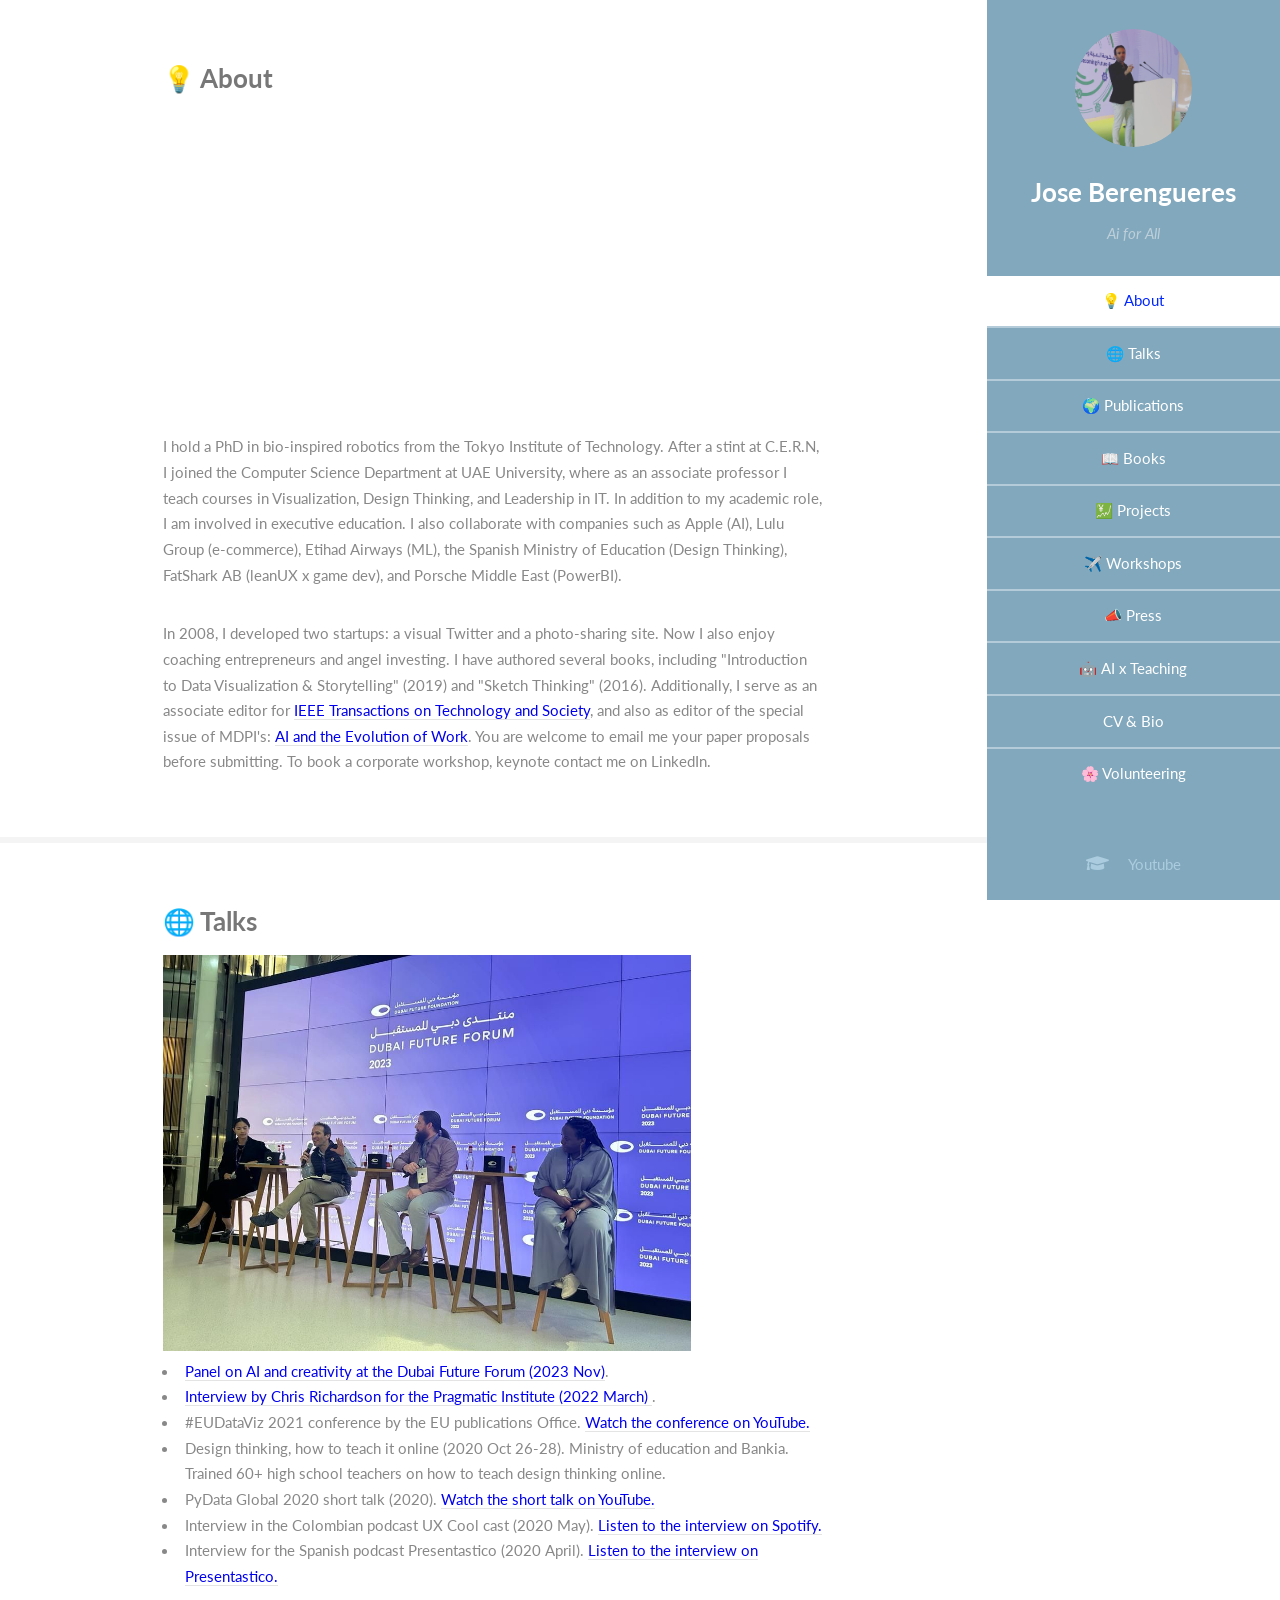
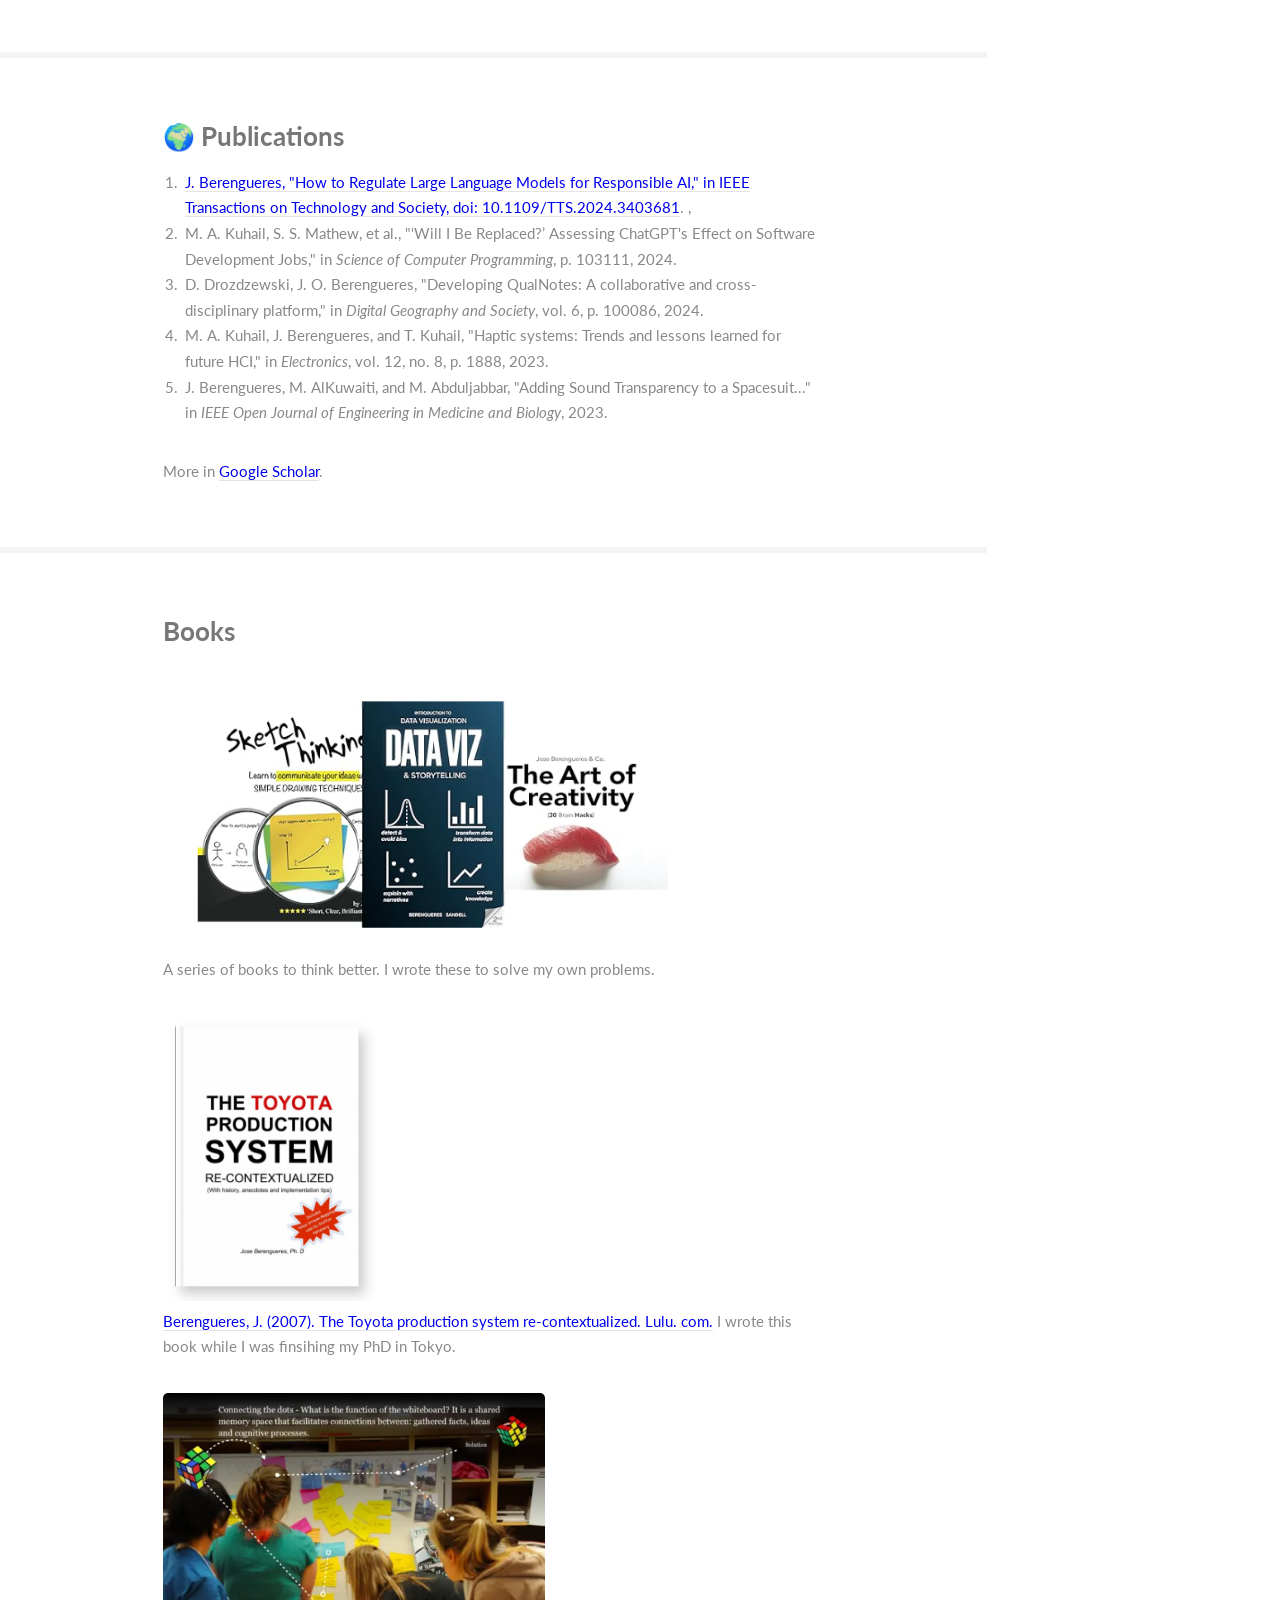
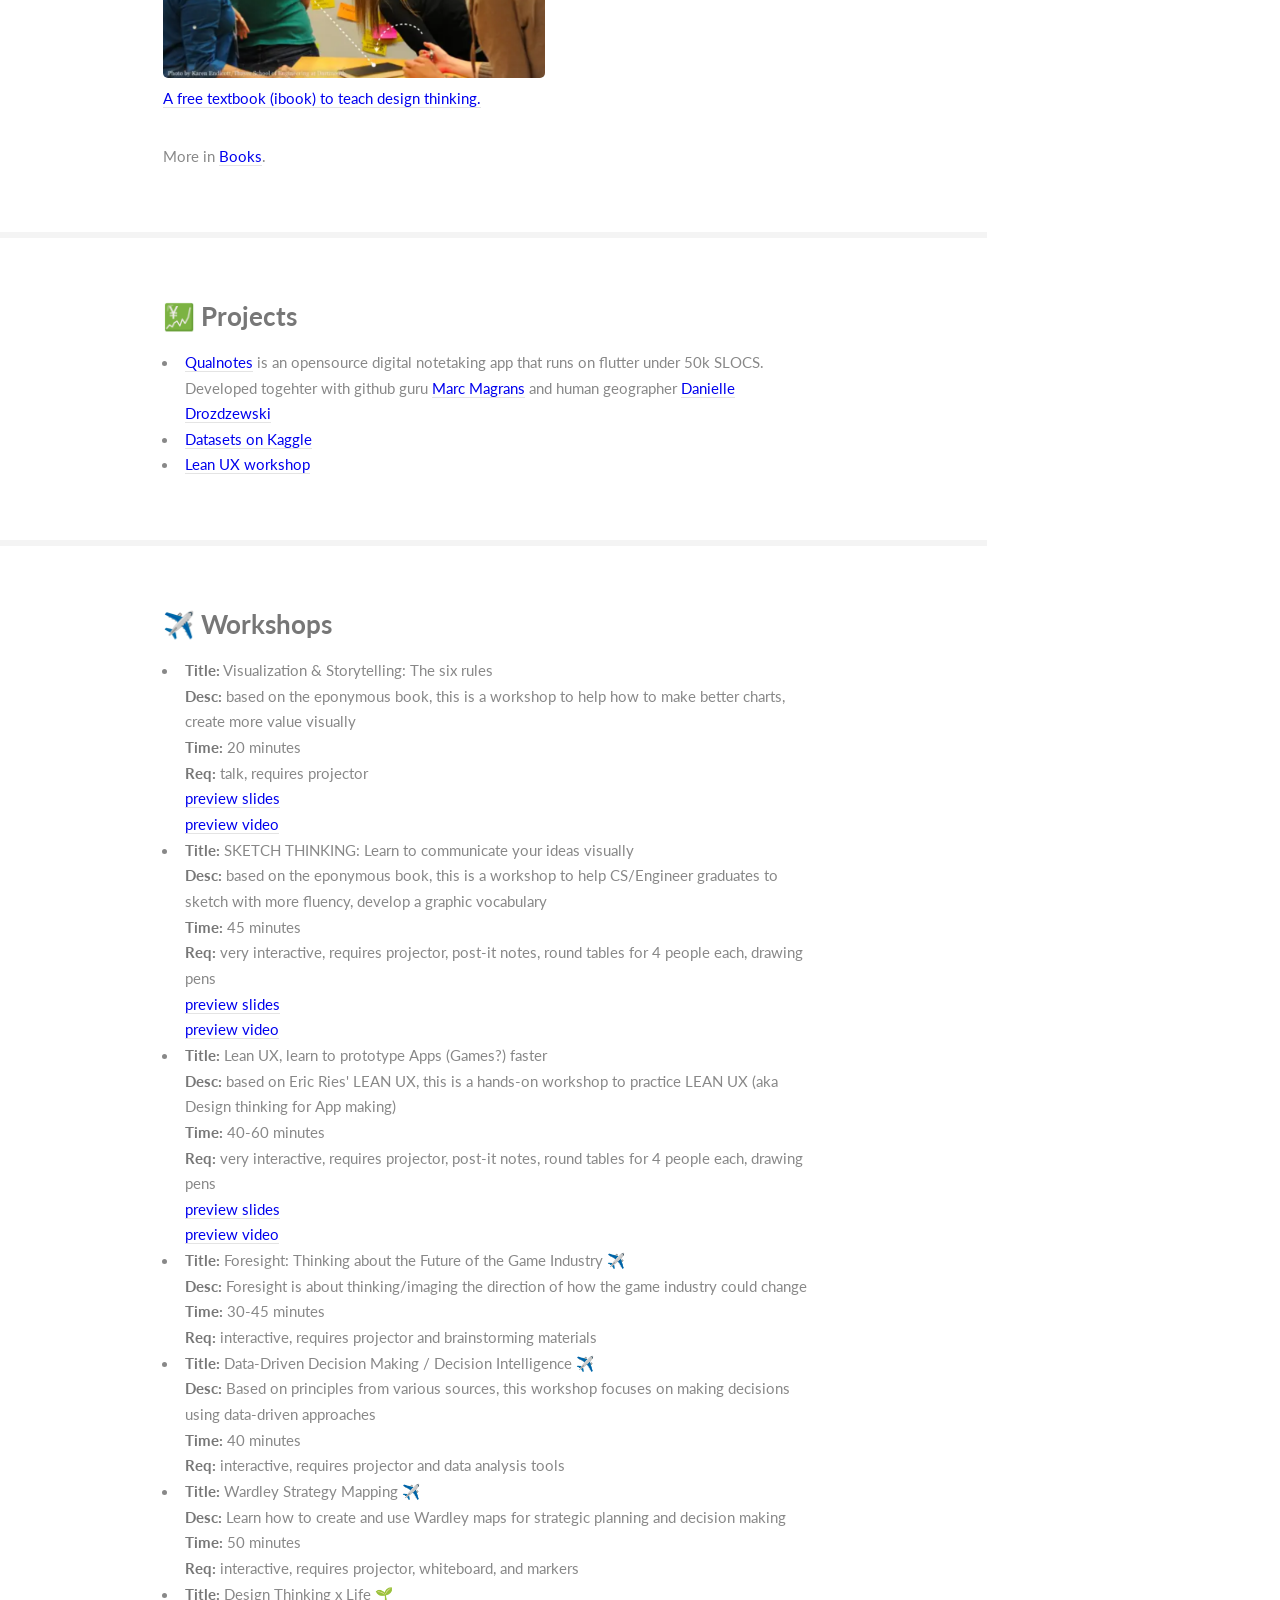
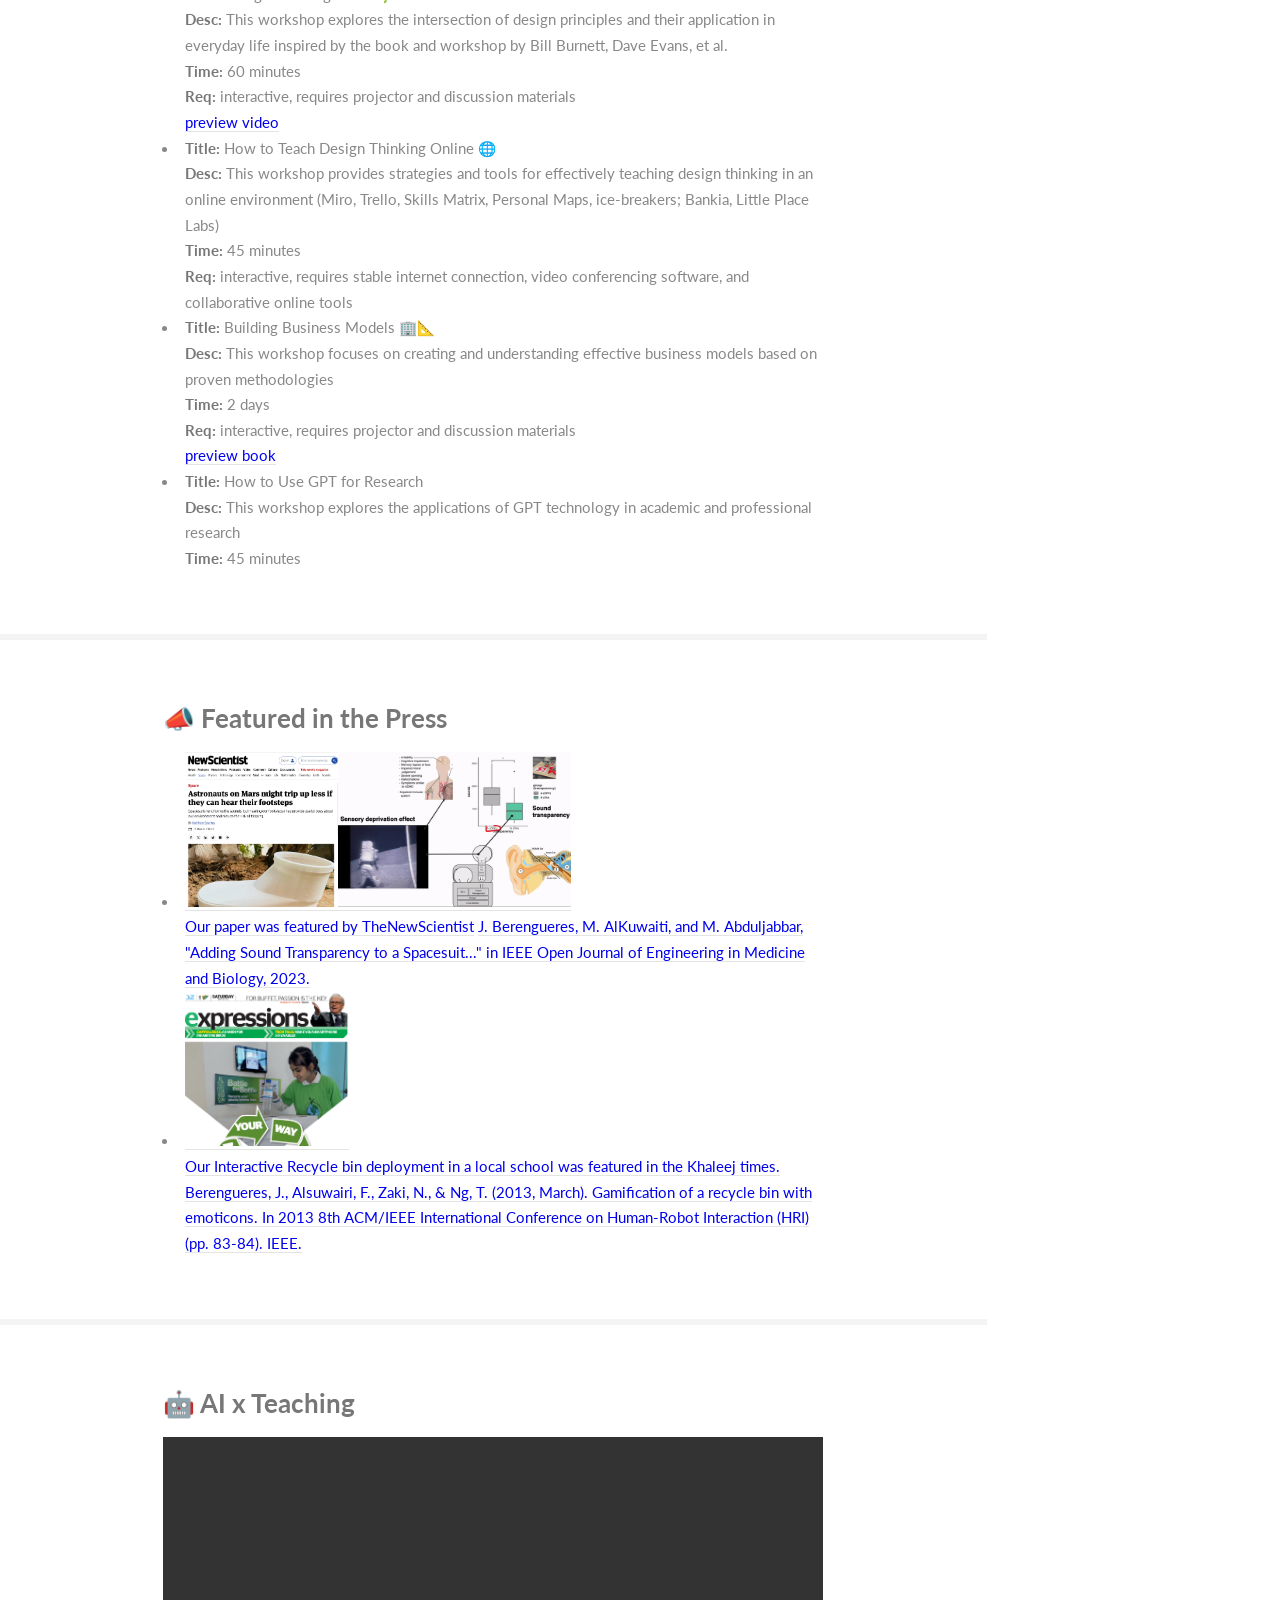
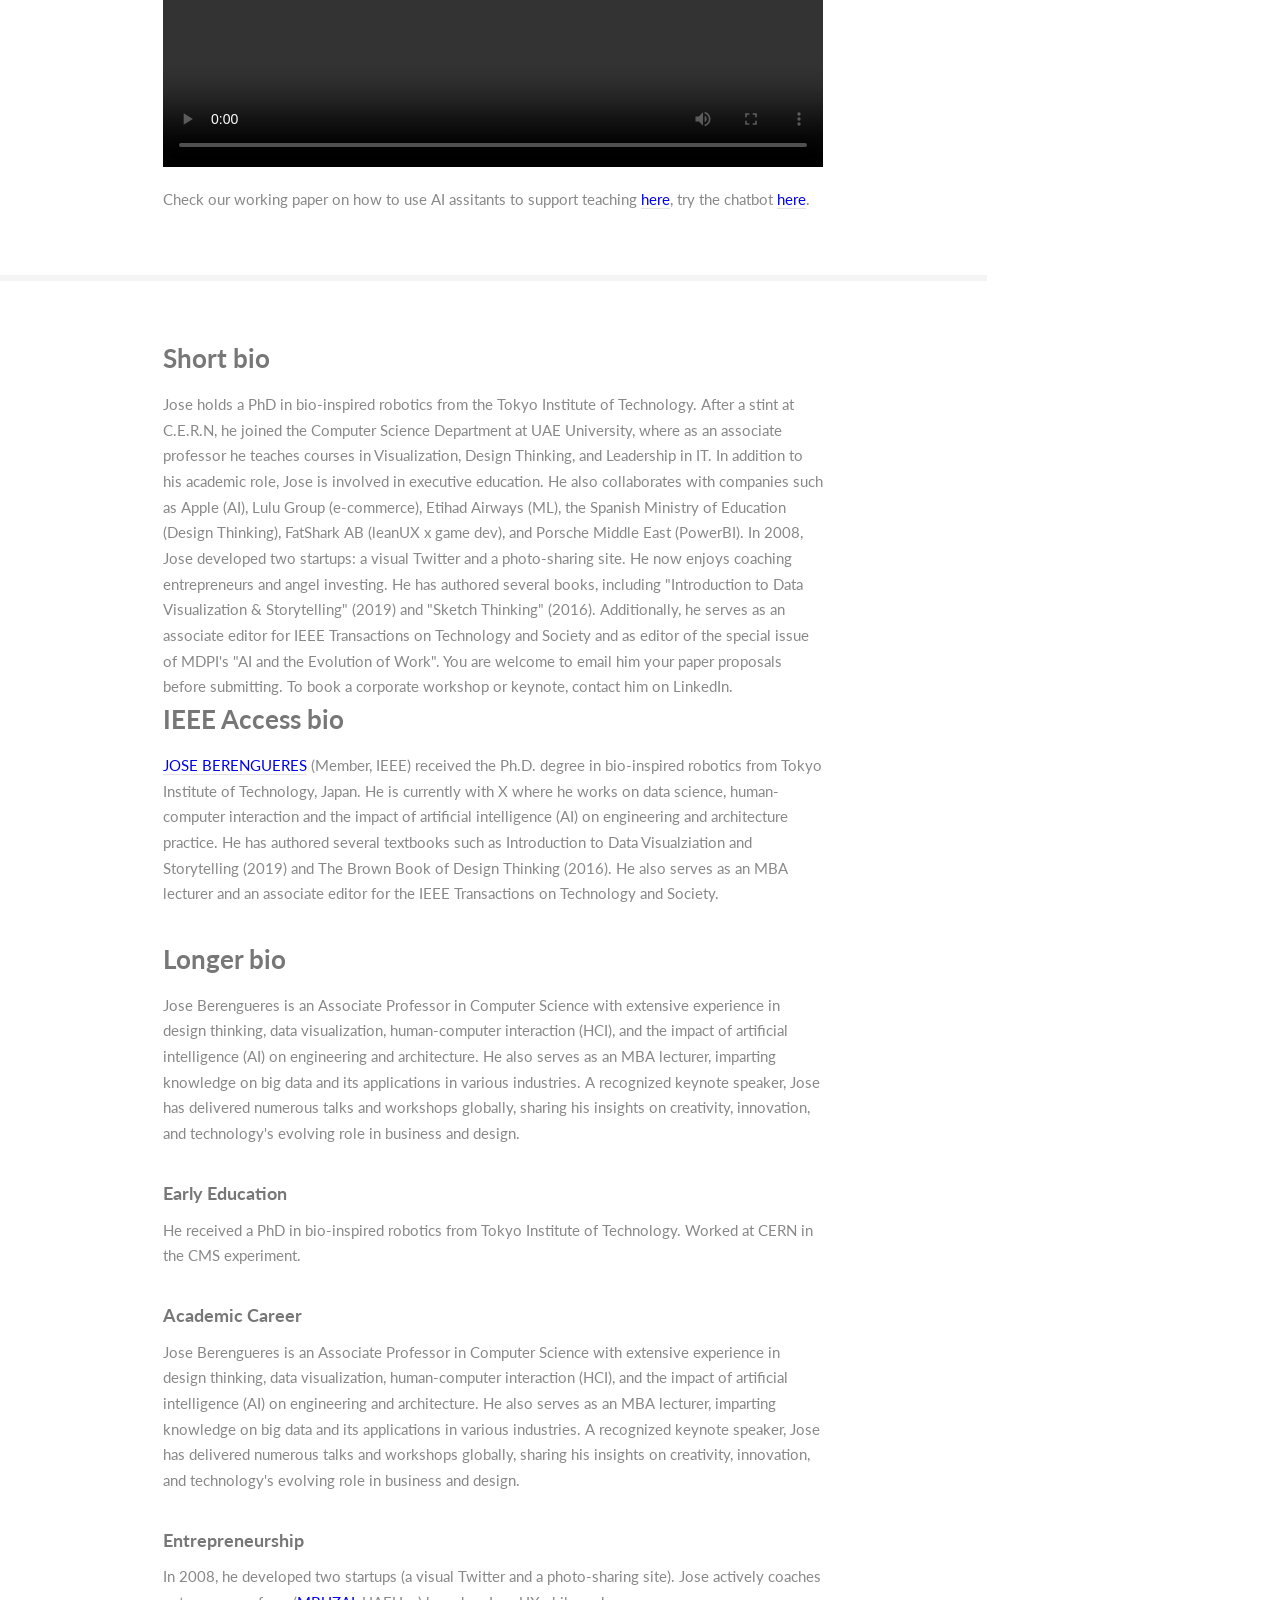
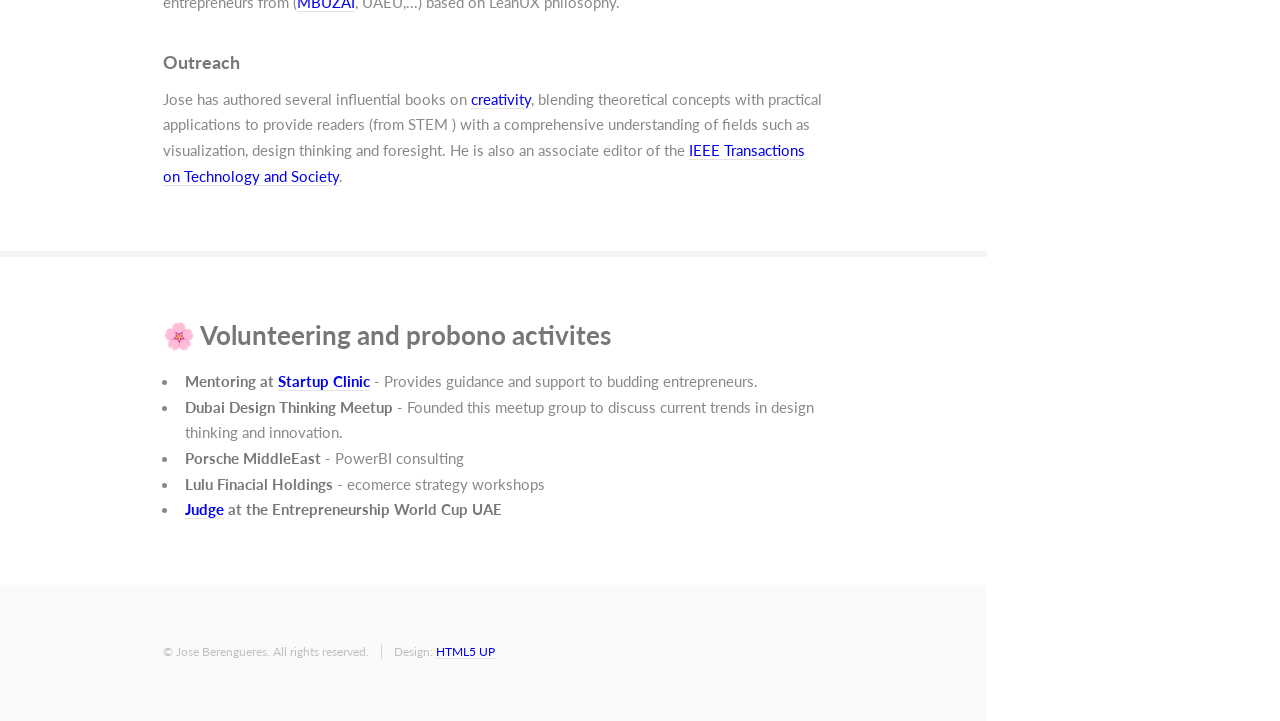
==== commit fa9f0be1: "update bio" ====
--- a/index.html
+++ b/index.html
@@ -58,9 +58,10 @@
 									</header>																	
 									<iframe width="560" height="315" src="https://www.youtube.com/embed/CTeLjRXUkug?si=84CgR4m2deDBWPHD" title="YouTube video player" frameborder="0" allow="accelerometer; autoplay; clipboard-write; encrypted-media; gyroscope; picture-in-picture; web-share" referrerpolicy="strict-origin-when-cross-origin" allowfullscreen></iframe>
 
-									<p>I'm an Associate Professor in Computer Science. 
-										I research Design Thinking, Data Visualization and HCI. Recently, I have been exploring how AI impacts the engineering and architecture design processes, the carbon foot print of croissants and how with parametric design it can be reduced. In the lab, we also work on how to enhance space suits. <a href="https://www.instagram.com/astrohaptics/">Follow</a> the lab's insta for pics!
-										
+									<p>
+										I hold a PhD in bio-inspired robotics from the Tokyo Institute of Technology. After a stint at C.E.R.N, I joined the Computer Science Department at UAE University, where as an associate professor I teach courses in Visualization, Design Thinking, and Leadership in IT. In addition to my academic role, I am involved in executive education. I also collaborate with companies such as Apple (AI), Lulu Group (e-commerce), Etihad Airways (ML), the Spanish Ministry of Education (Design Thinking), FatShark AB (leanUX x game dev), and Porsche Middle East (PowerBI). 
+										<p>
+											In 2008, I developed two startups: a visual Twitter and a photo-sharing site. Now I also enjoy coaching entrepreneurs and angel investing. I have authored several books, including "Introduction to Data Visualization & Storytelling" (2019) and "Sketch Thinking" (2016). Additionally, I serve as an associate editor for <a href="https://ieeexplore.ieee.org/xpl/RecentIssue.jsp?punumber=8566059">IEEE Transactions on Technology and Society</a>, and also as editor of the special issue of MDPI's: <a href="https://www.mdpi.com/journal/ai/special_issues/EYV3KT218S">AI and the Evolution of Work</a>. You are welcome to email me your paper proposals before submitting. To book a corporate workshop, keynote contact me on LinkedIn.
 						
 									</div>
 							</section>
@@ -338,11 +339,9 @@
 						        <section id="cv">
 								<div class="container">
 									<h3>Short bio</h3>									
-									<p>
-										Jose holds a PhD in bio-inspired robotics from the Tokyo Institute of Technology. After a stint at C.E.R.N, he joined the Computer Science Department at UAE University, where he teaches courses in Visualization, Design Thinking, and Leadership in IT. In addition to his academic role, Jose is involved in executive education and advises corporations and governments. His projects have included collaborations with companies such as Apple (AI), Lulu Group(ecommerce), Etihad Airways (ML), the Spanish Ministry of Education (Design Thinking), FatShark AB (leanUX x game dev), and Porsche Middle East (PowerBI).
-
-										Jose also enjoys coaching entrepreneurs and angel investing. In 2008, he developed two startups: a visual Twitter and a photo-sharing site. He has authored several books, including "Introduction to Data Visualization & Storytelling" (2019) and "Sketch Thinking" (2016). Additionally, he serves as an associate editor for IEEE Transactions on Technology.	
-																		
+									Jose holds a PhD in bio-inspired robotics from the Tokyo Institute of Technology. After a stint at C.E.R.N, he joined the Computer Science Department at UAE University, where as an associate professor he teaches courses in Visualization, Design Thinking, and Leadership in IT. In addition to his academic role, Jose is involved in executive education. He also collaborates with companies such as Apple (AI), Lulu Group (e-commerce), Etihad Airways (ML), the Spanish Ministry of Education (Design Thinking), FatShark AB (leanUX x game dev), and Porsche Middle East (PowerBI).
+
+									In 2008, Jose developed two startups: a visual Twitter and a photo-sharing site. He now enjoys coaching entrepreneurs and angel investing. He has authored several books, including "Introduction to Data Visualization & Storytelling" (2019) and "Sketch Thinking" (2016). Additionally, he serves as an associate editor for IEEE Transactions on Technology and Society and as editor of the special issue of MDPI's "AI and the Evolution of Work". You are welcome to email him your paper proposals before submitting. To book a corporate workshop or keynote, contact him on LinkedIn.																		
 									
 									<h3>IEEE Access bio</h3>									
 									<p><a href="./images/jose_profile_23.jpg">JOSE BERENGUERES</a> (Member, IEEE) received the Ph.D. degree in bio-inspired robotics from Tokyo Institute of Technology, Japan. He is currently with X where he works on data science, human-computer interaction and the impact of artificial intelligence (AI) on engineering and architecture practice. He has authored  several textbooks such as Introduction to Data Visualziation and Storytelling (2019) and The Brown Book of Design Thinking (2016). He also serves as an MBA lecturer and an associate editor for the IEEE Transactions on Technology and Society.
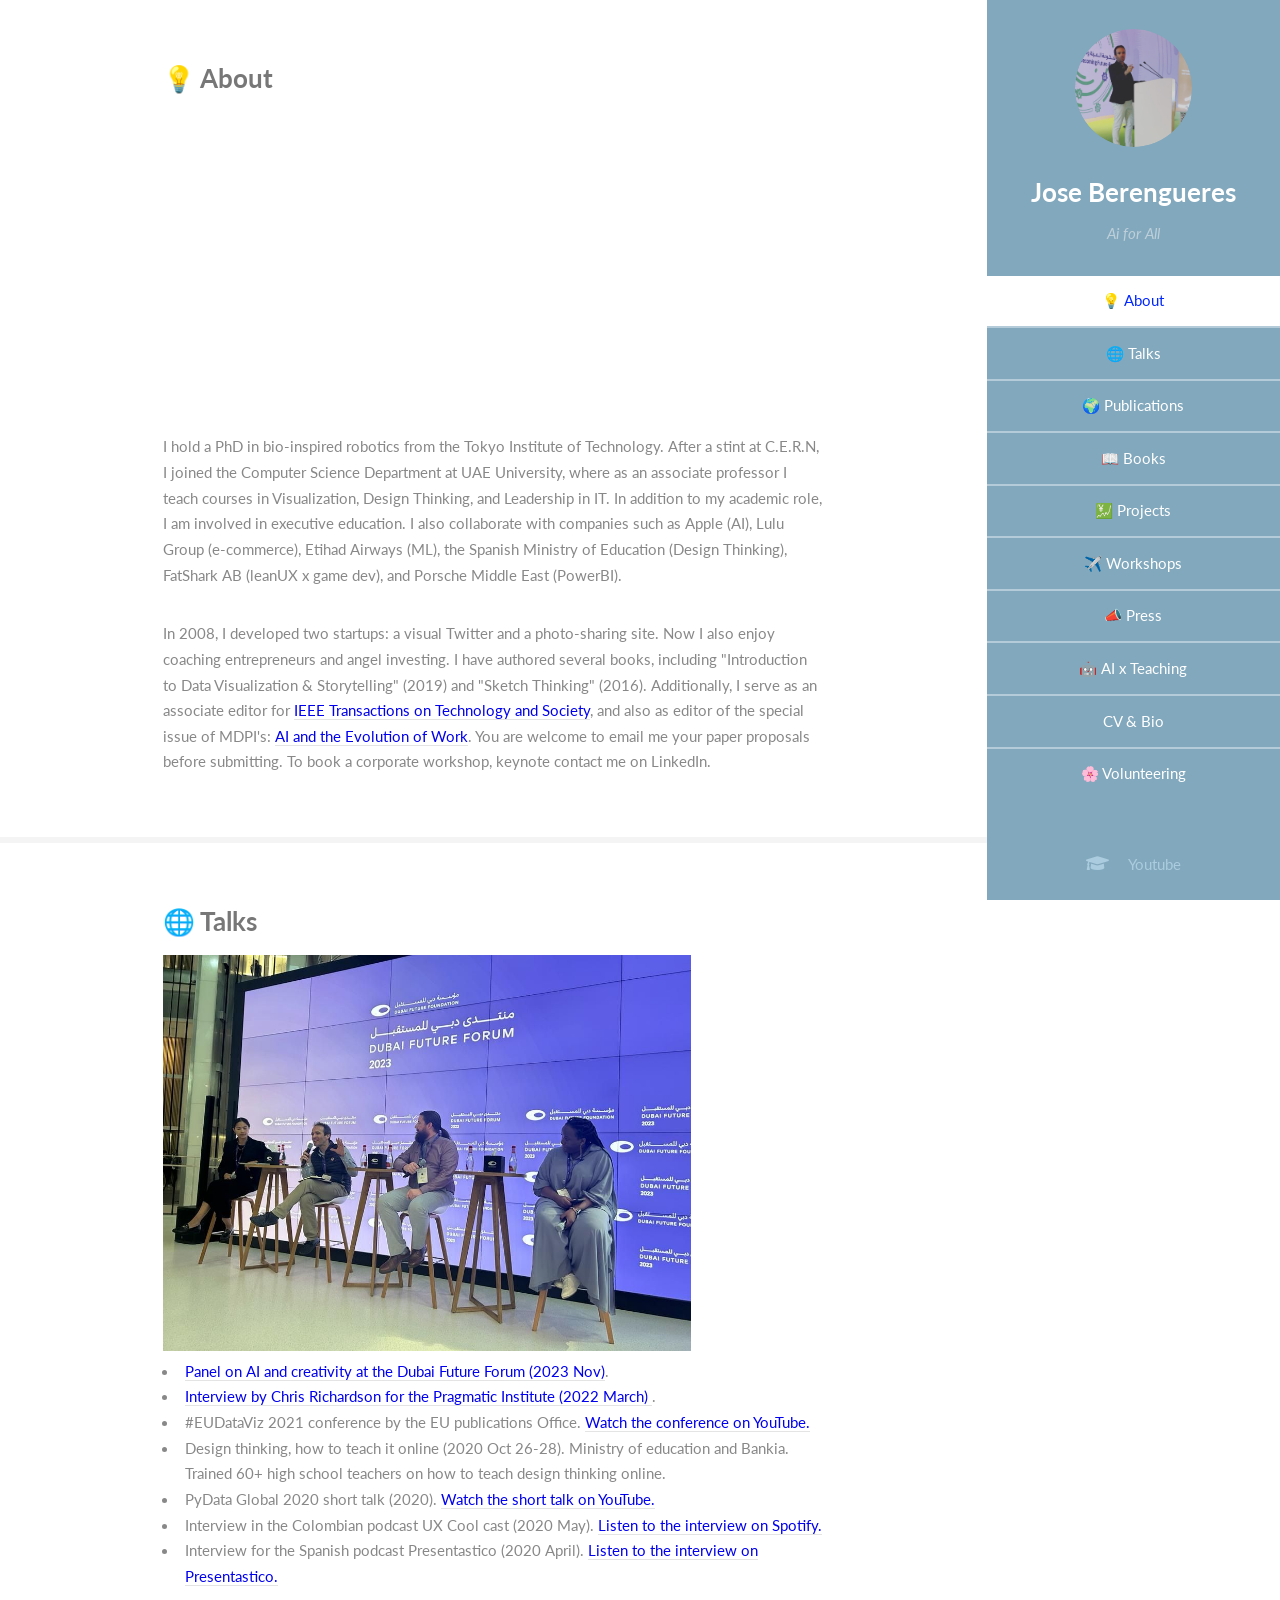
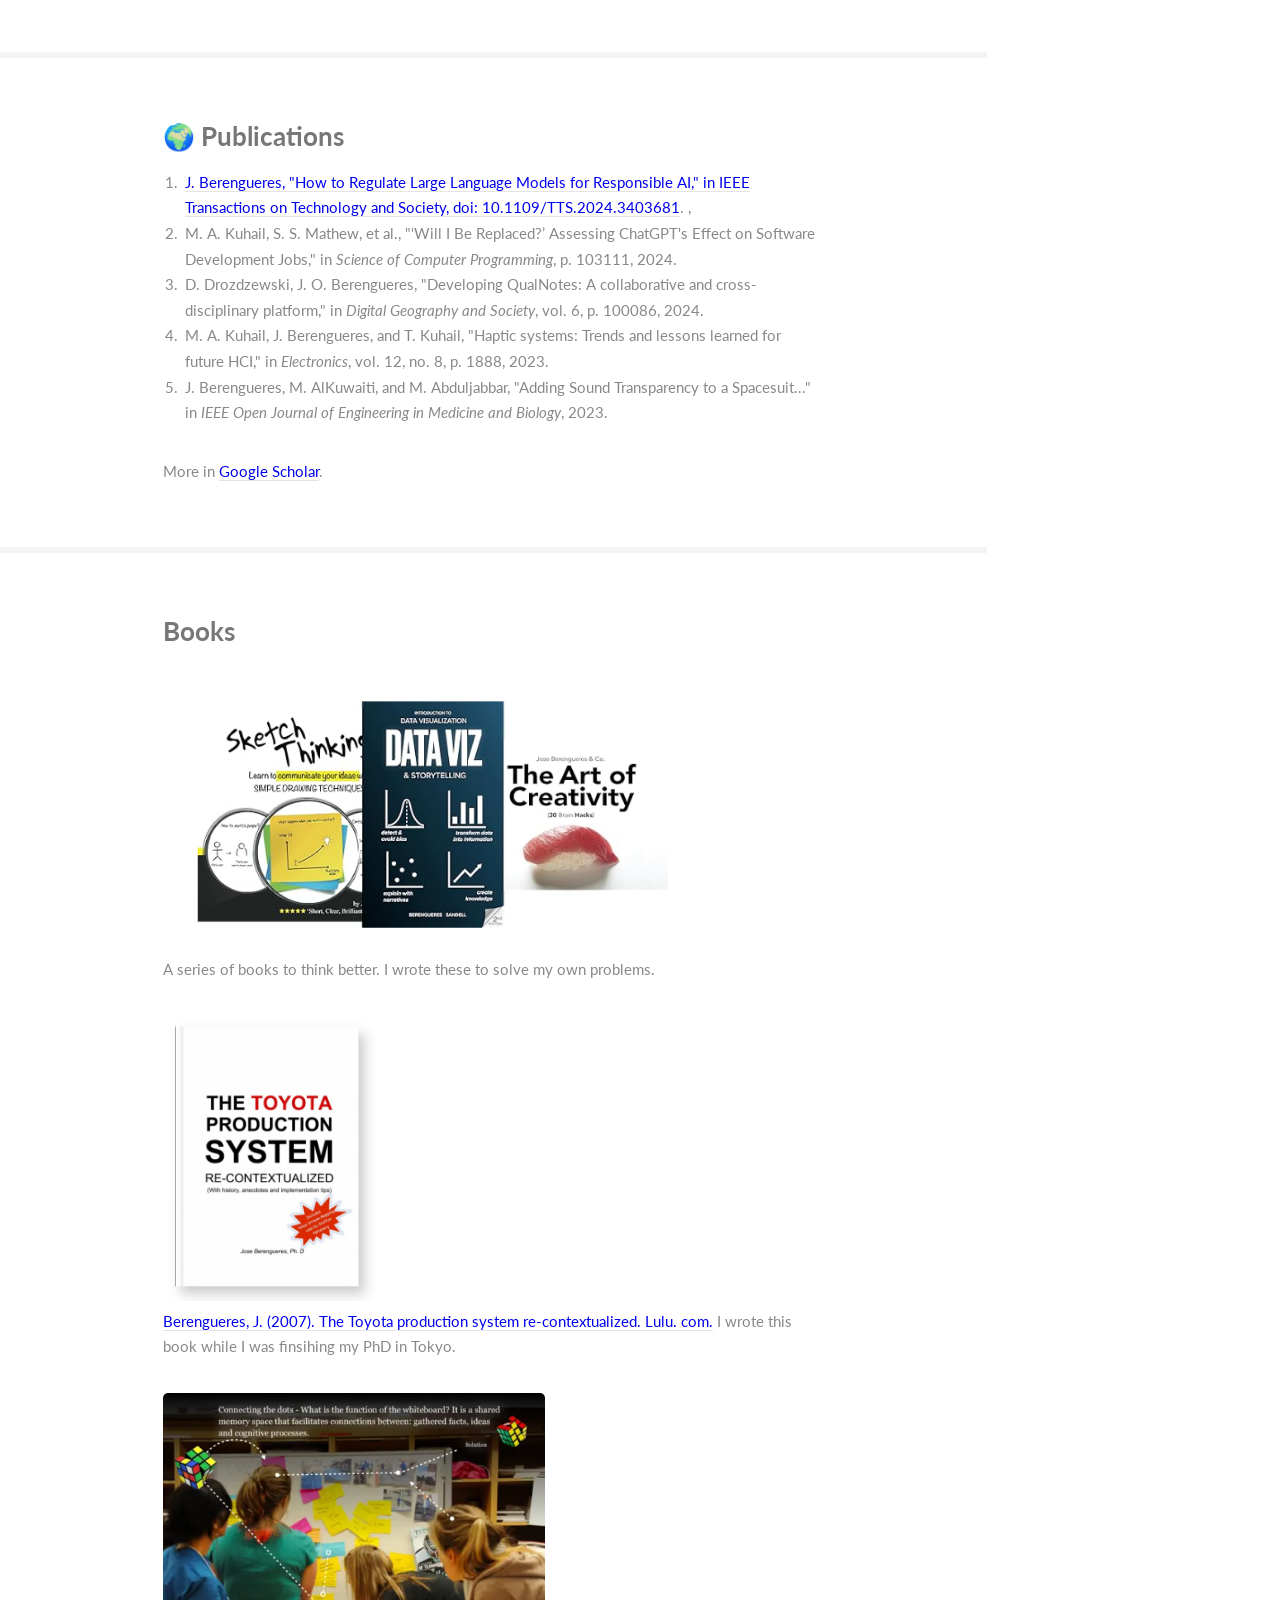
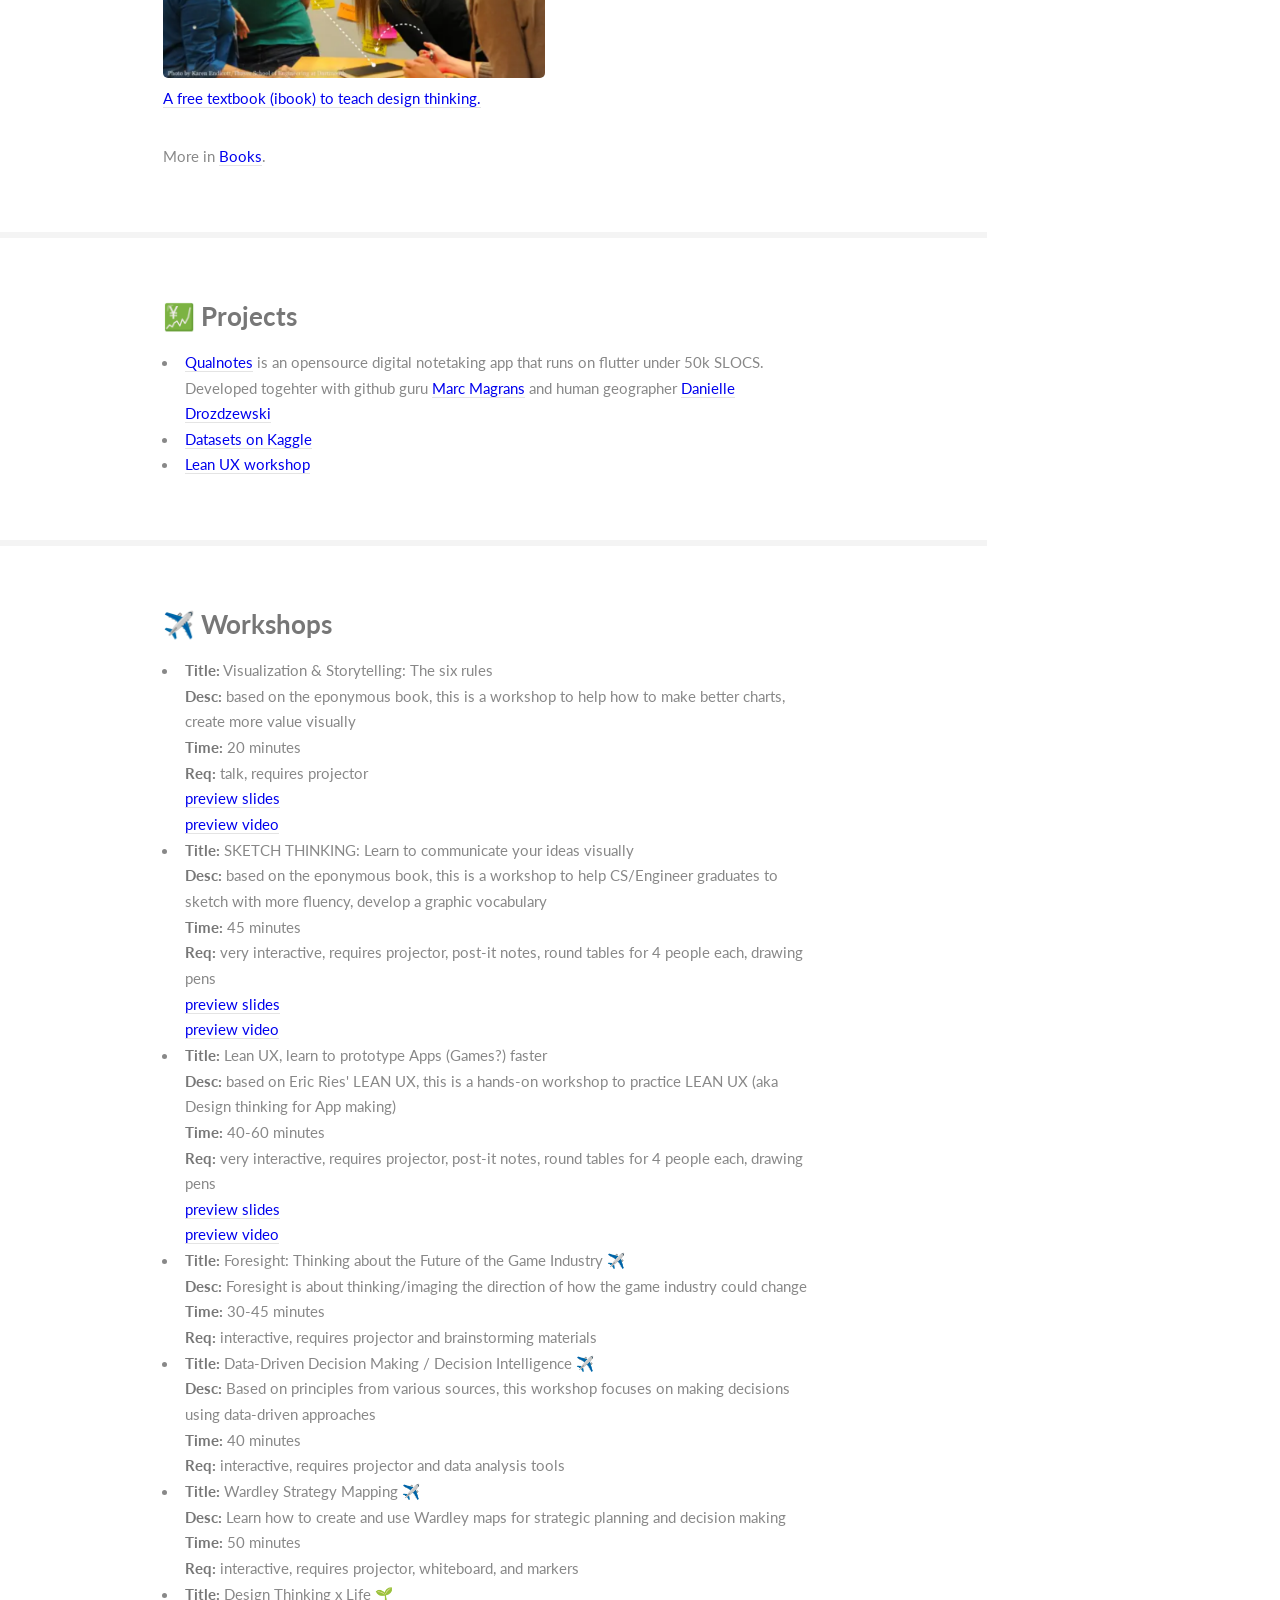
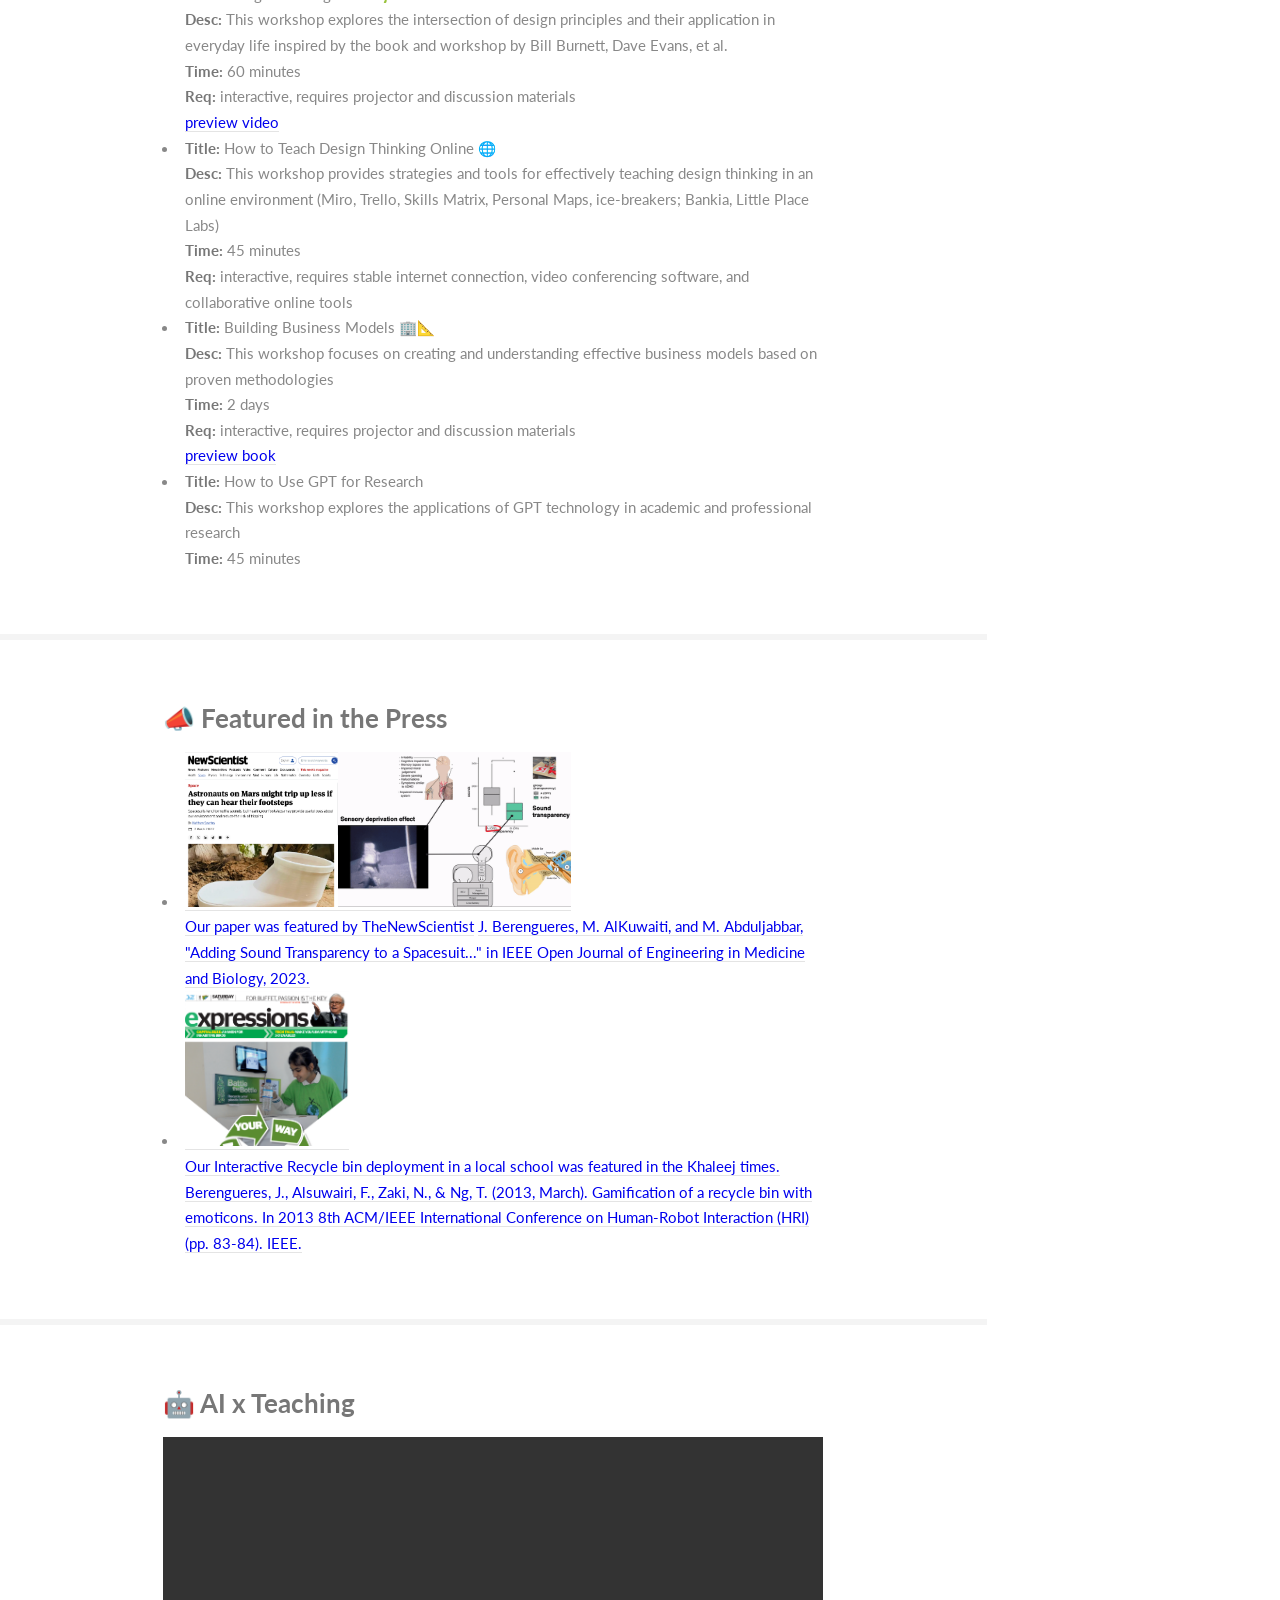
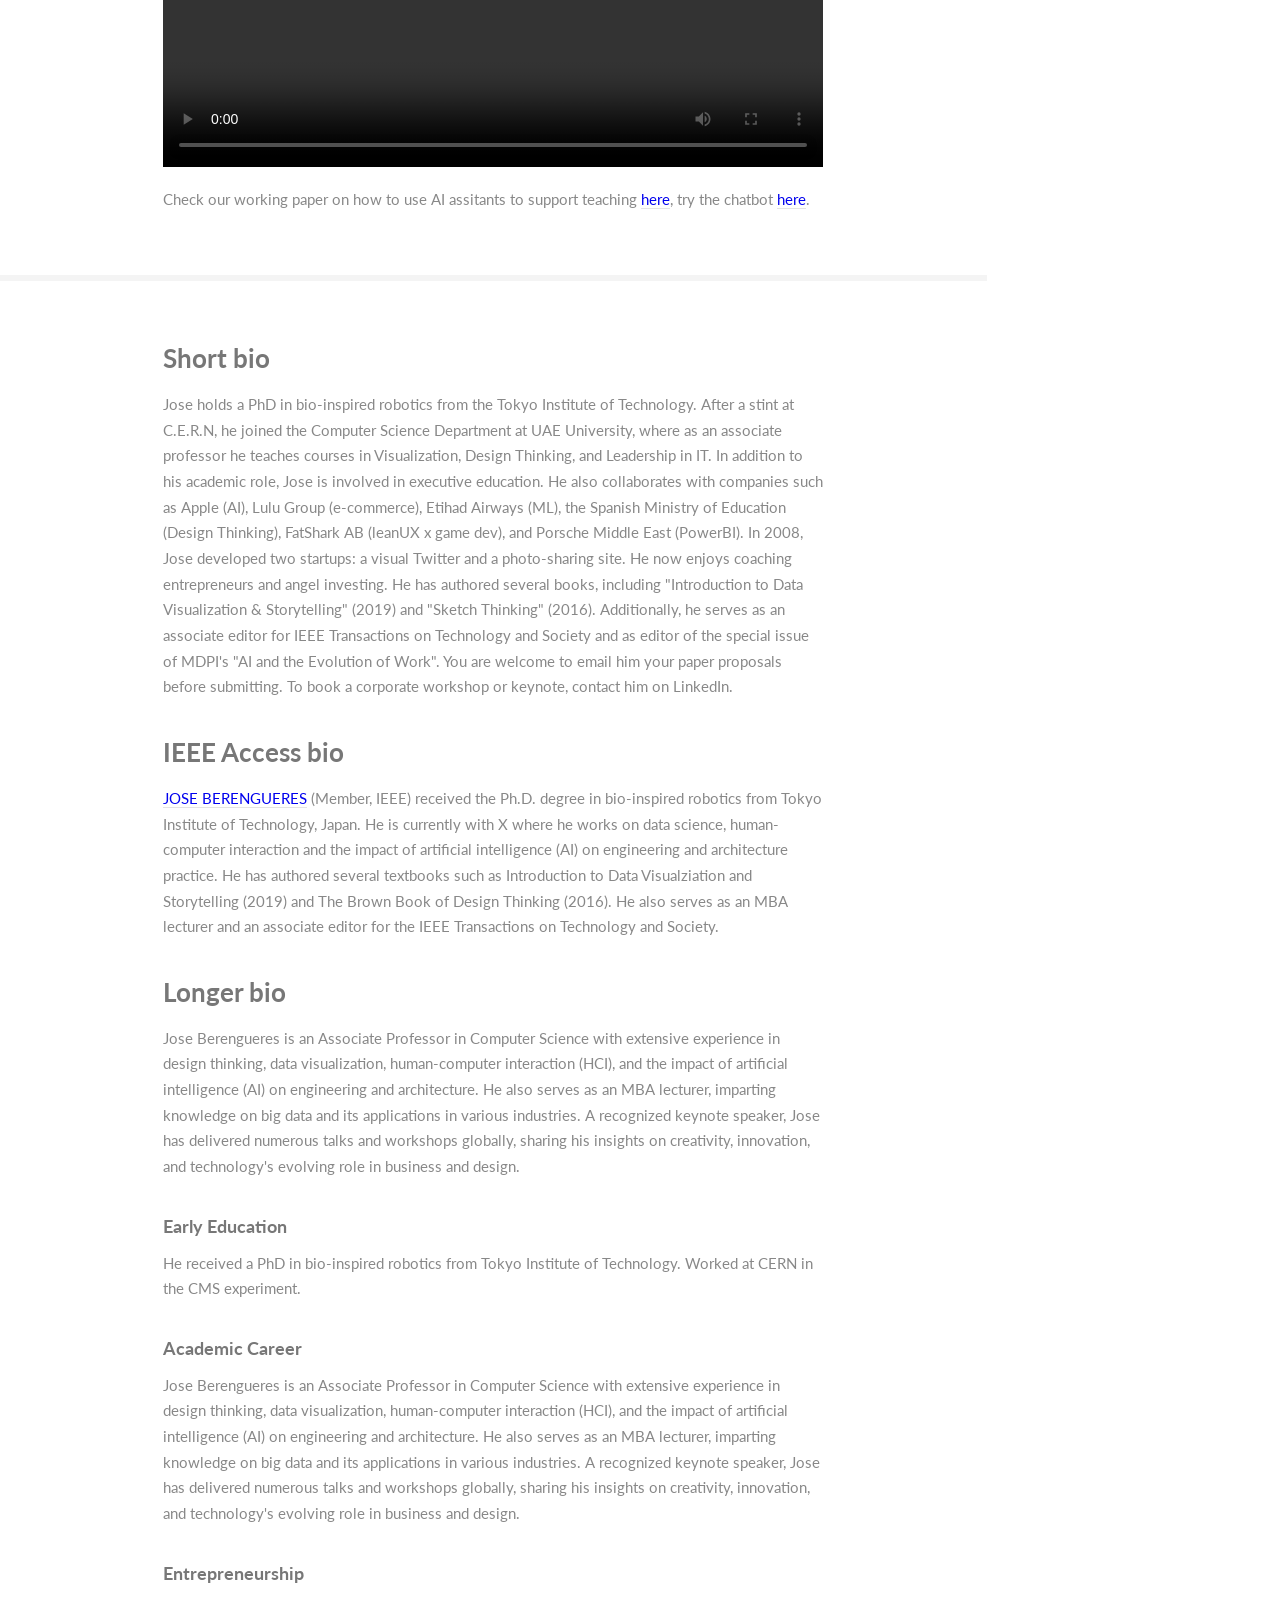
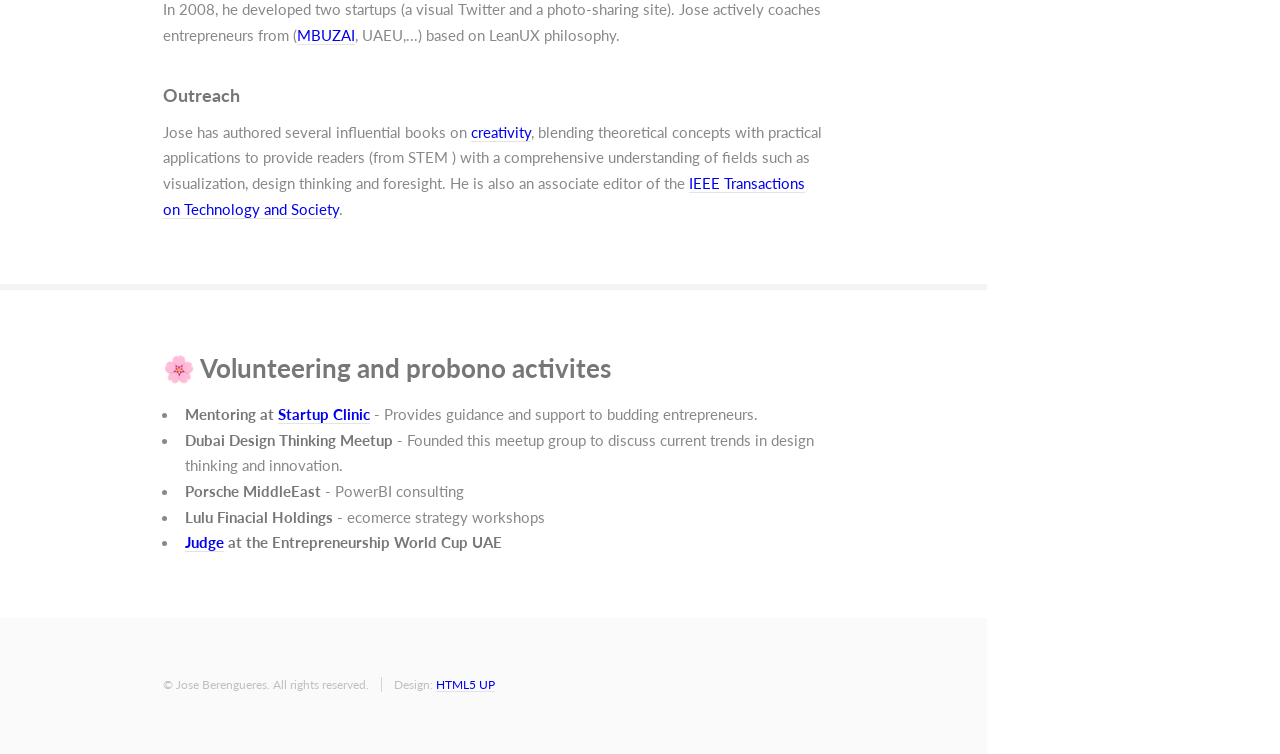
==== commit 5861b361: "update bio format" ====
--- a/index.html
+++ b/index.html
@@ -342,7 +342,7 @@
 									Jose holds a PhD in bio-inspired robotics from the Tokyo Institute of Technology. After a stint at C.E.R.N, he joined the Computer Science Department at UAE University, where as an associate professor he teaches courses in Visualization, Design Thinking, and Leadership in IT. In addition to his academic role, Jose is involved in executive education. He also collaborates with companies such as Apple (AI), Lulu Group (e-commerce), Etihad Airways (ML), the Spanish Ministry of Education (Design Thinking), FatShark AB (leanUX x game dev), and Porsche Middle East (PowerBI).
 
 									In 2008, Jose developed two startups: a visual Twitter and a photo-sharing site. He now enjoys coaching entrepreneurs and angel investing. He has authored several books, including "Introduction to Data Visualization & Storytelling" (2019) and "Sketch Thinking" (2016). Additionally, he serves as an associate editor for IEEE Transactions on Technology and Society and as editor of the special issue of MDPI's "AI and the Evolution of Work". You are welcome to email him your paper proposals before submitting. To book a corporate workshop or keynote, contact him on LinkedIn.																		
-									
+									<p>
 									<h3>IEEE Access bio</h3>									
 									<p><a href="./images/jose_profile_23.jpg">JOSE BERENGUERES</a> (Member, IEEE) received the Ph.D. degree in bio-inspired robotics from Tokyo Institute of Technology, Japan. He is currently with X where he works on data science, human-computer interaction and the impact of artificial intelligence (AI) on engineering and architecture practice. He has authored  several textbooks such as Introduction to Data Visualziation and Storytelling (2019) and The Brown Book of Design Thinking (2016). He also serves as an MBA lecturer and an associate editor for the IEEE Transactions on Technology and Society.
 
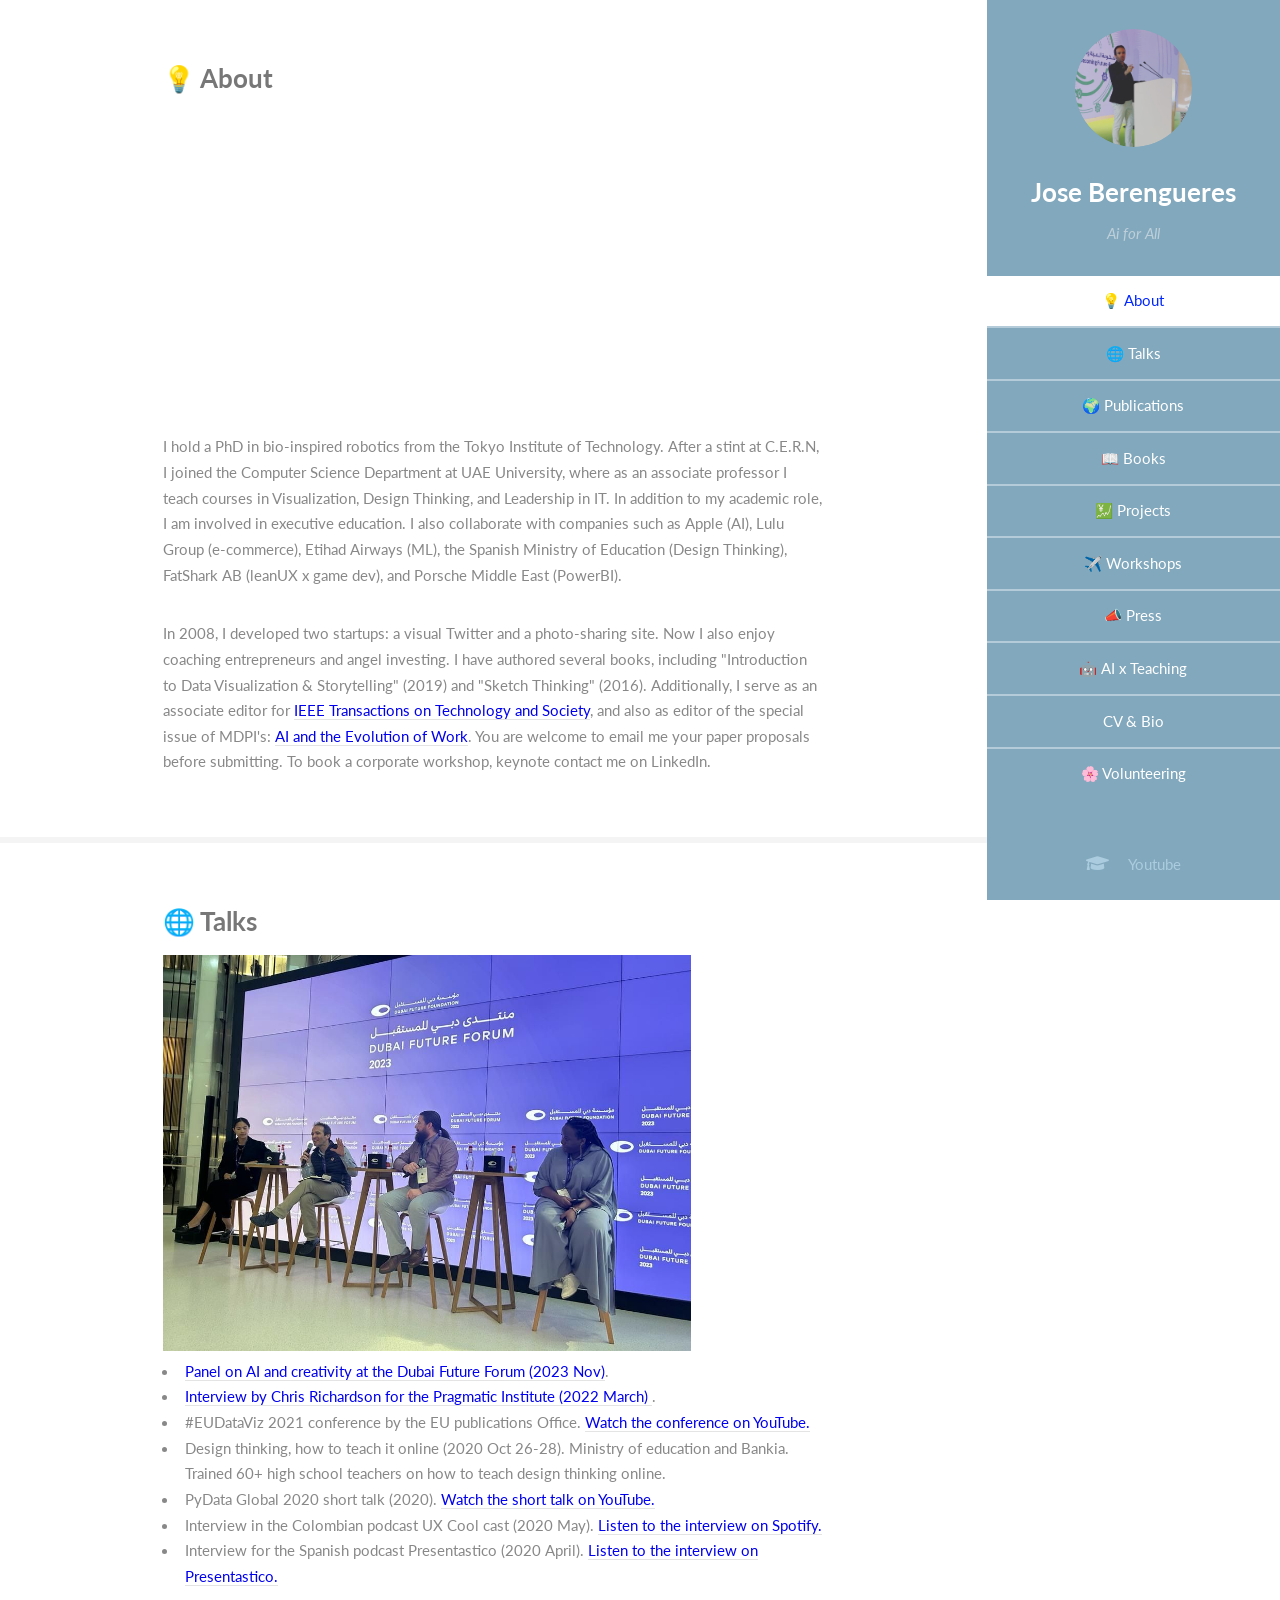
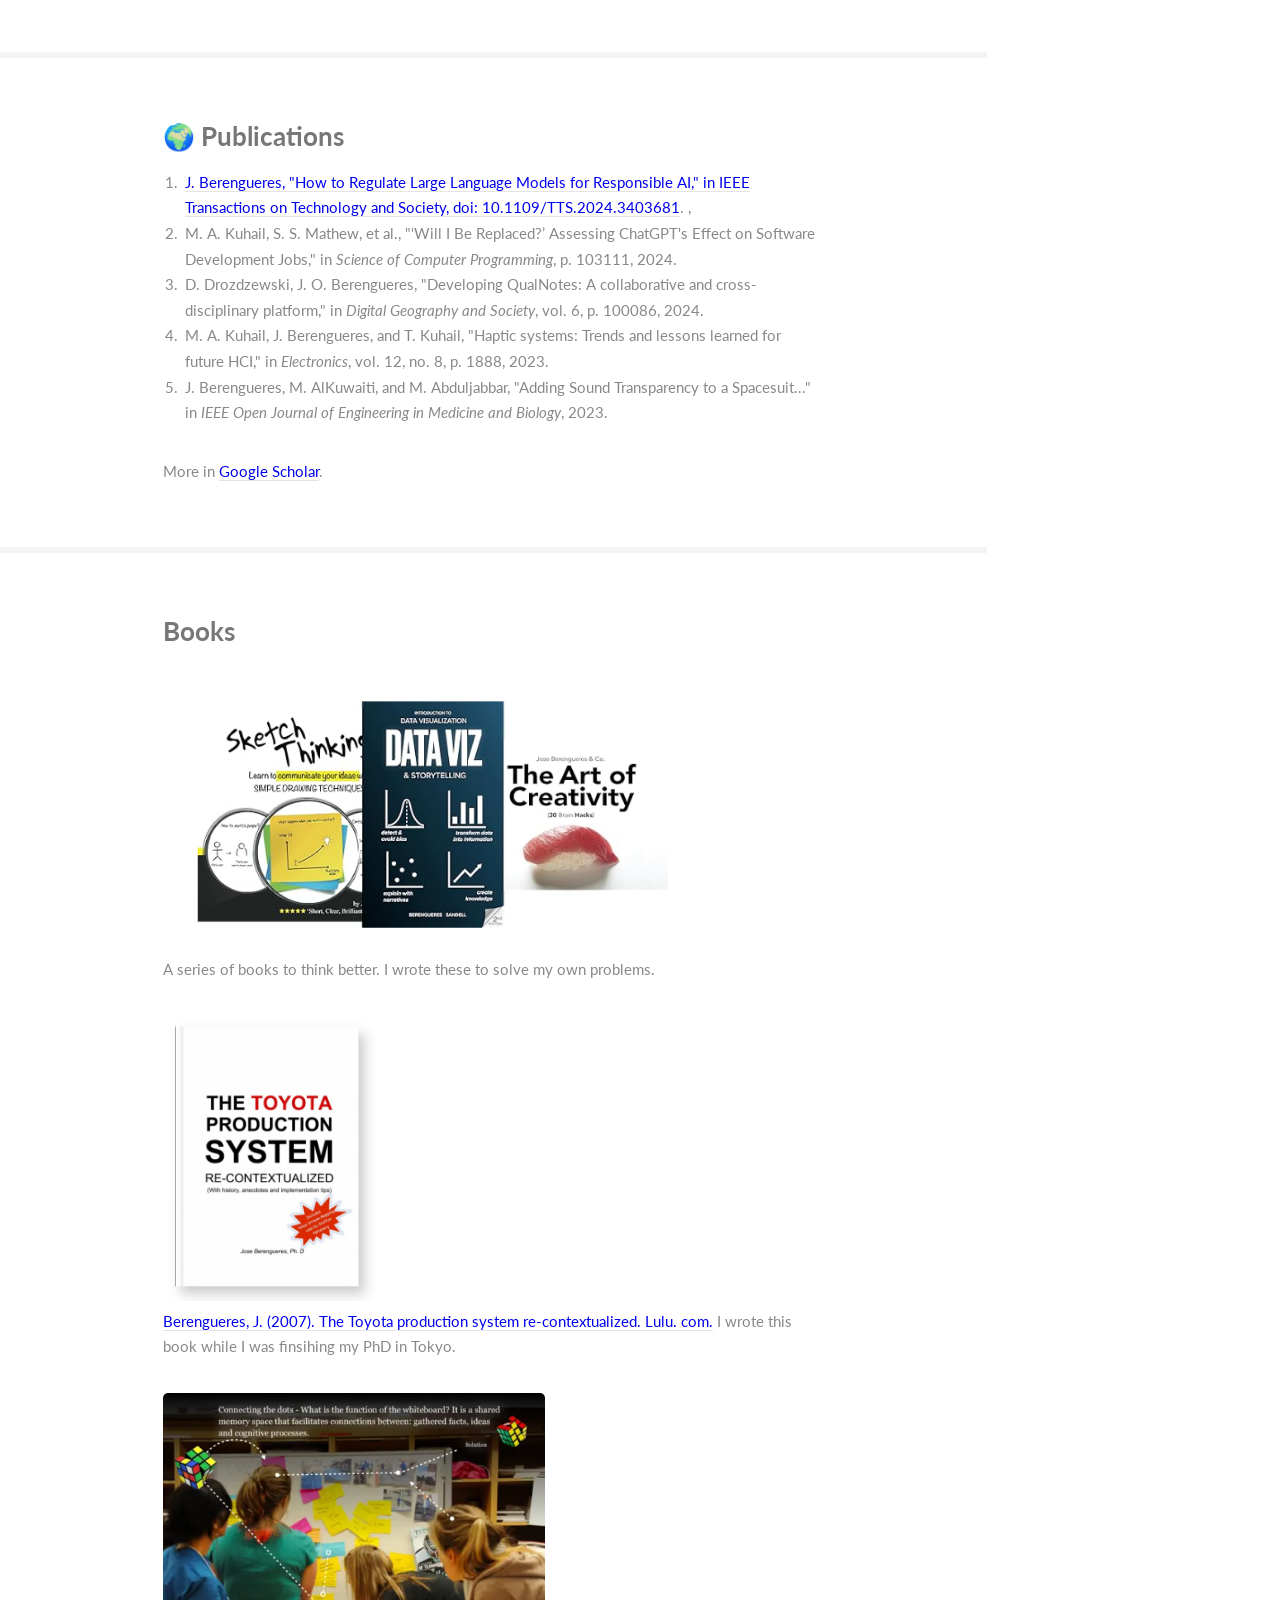
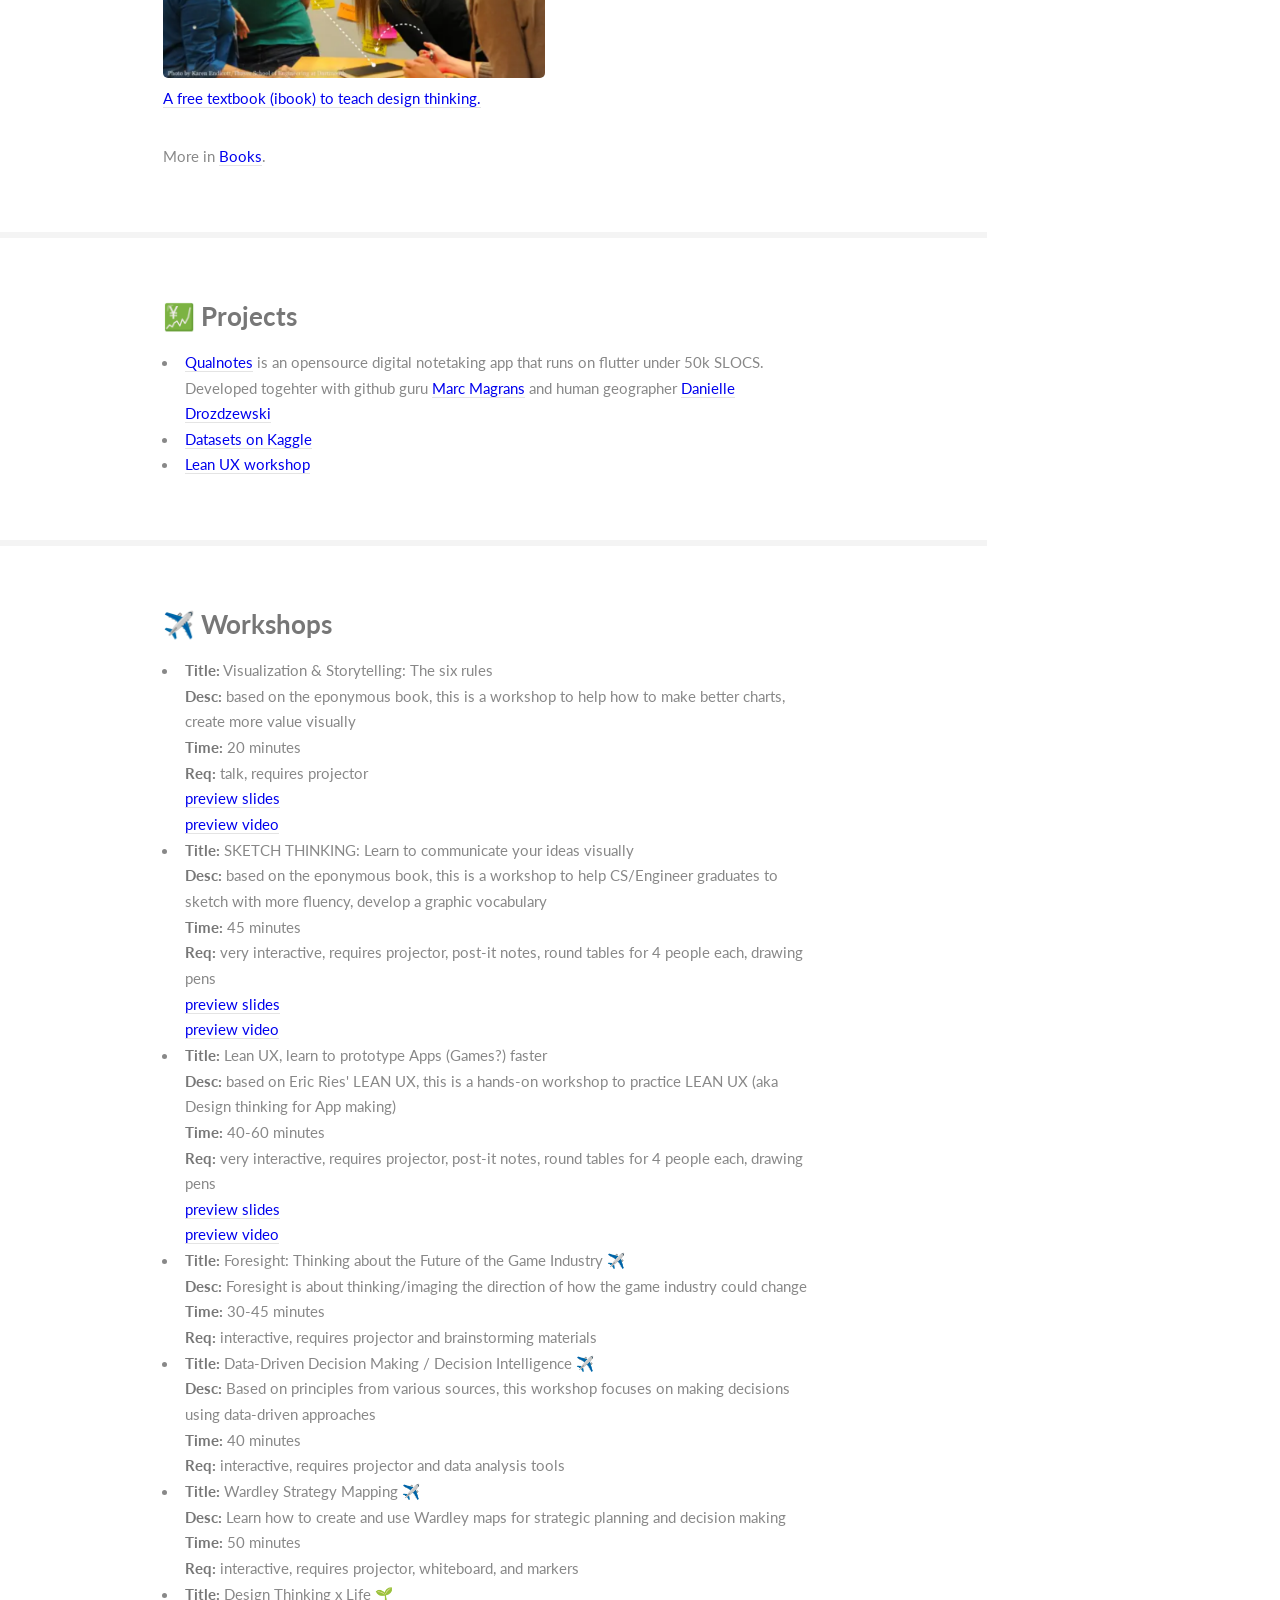
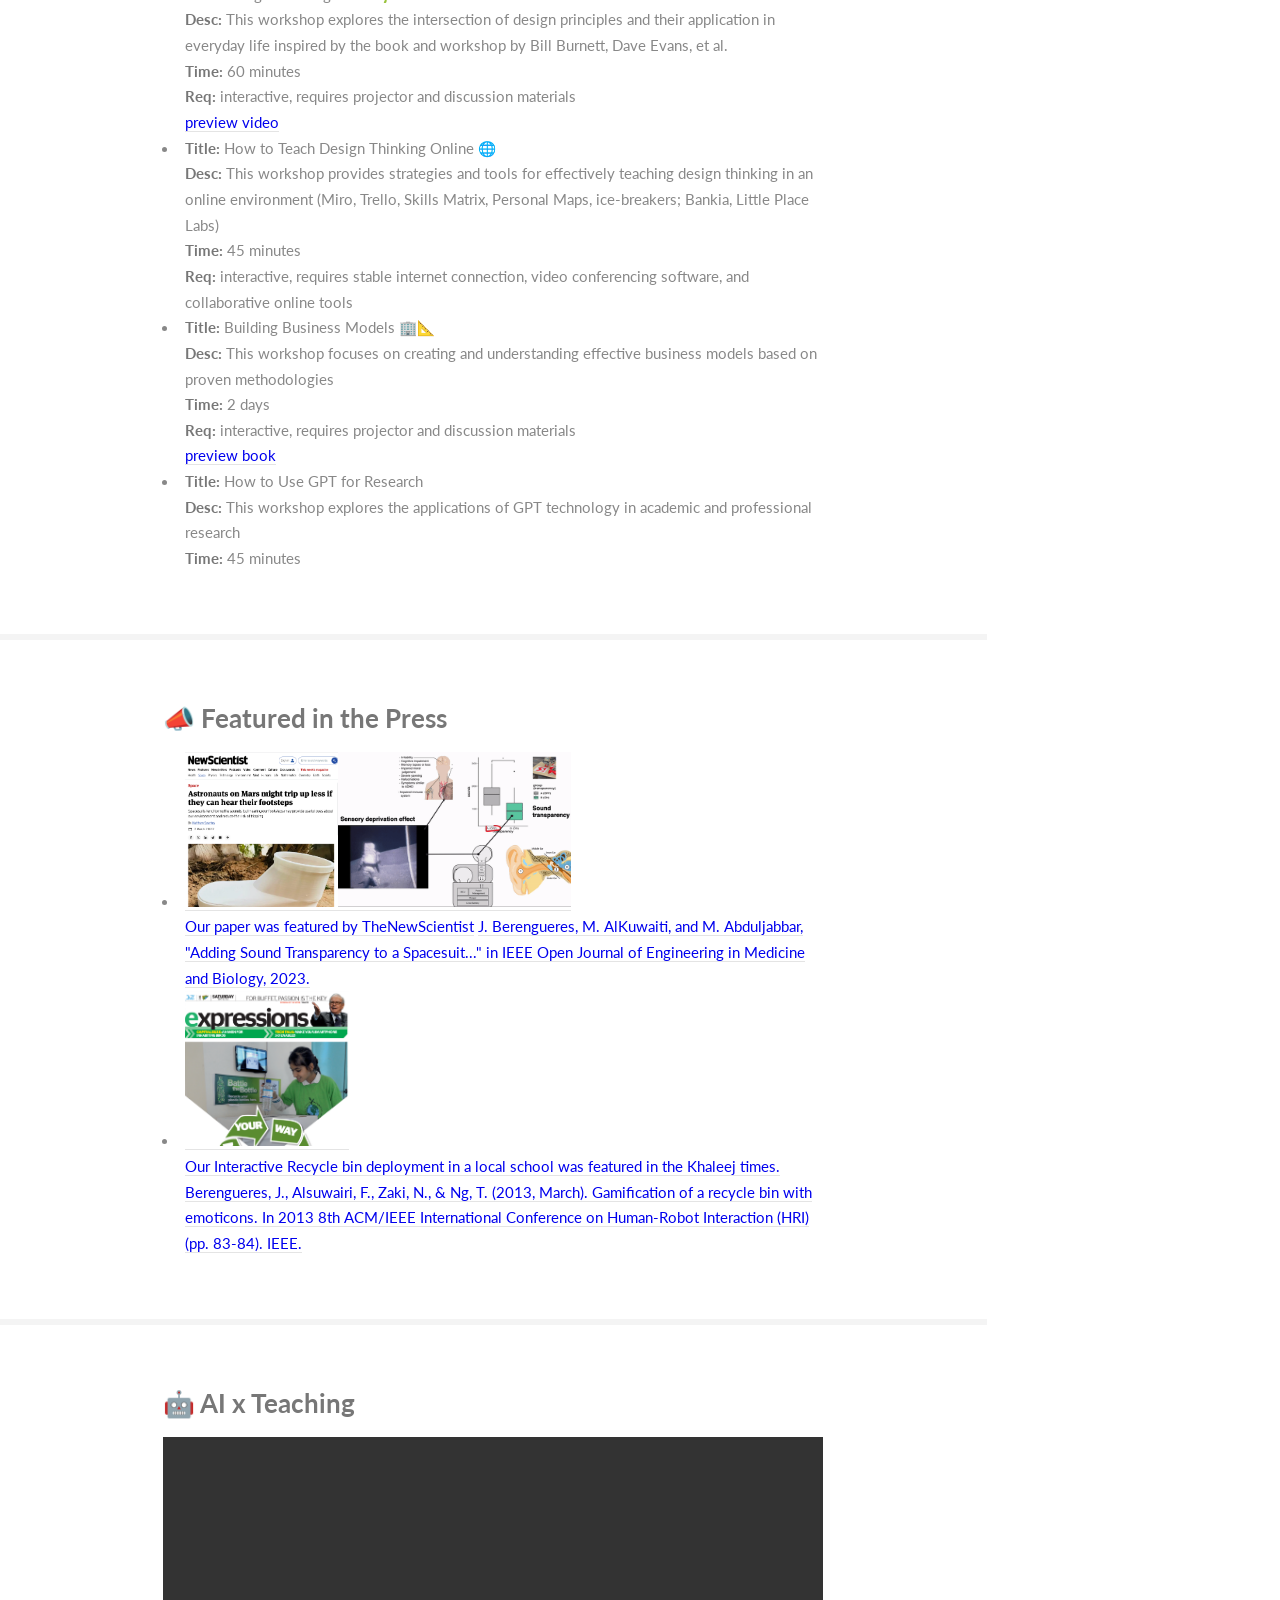
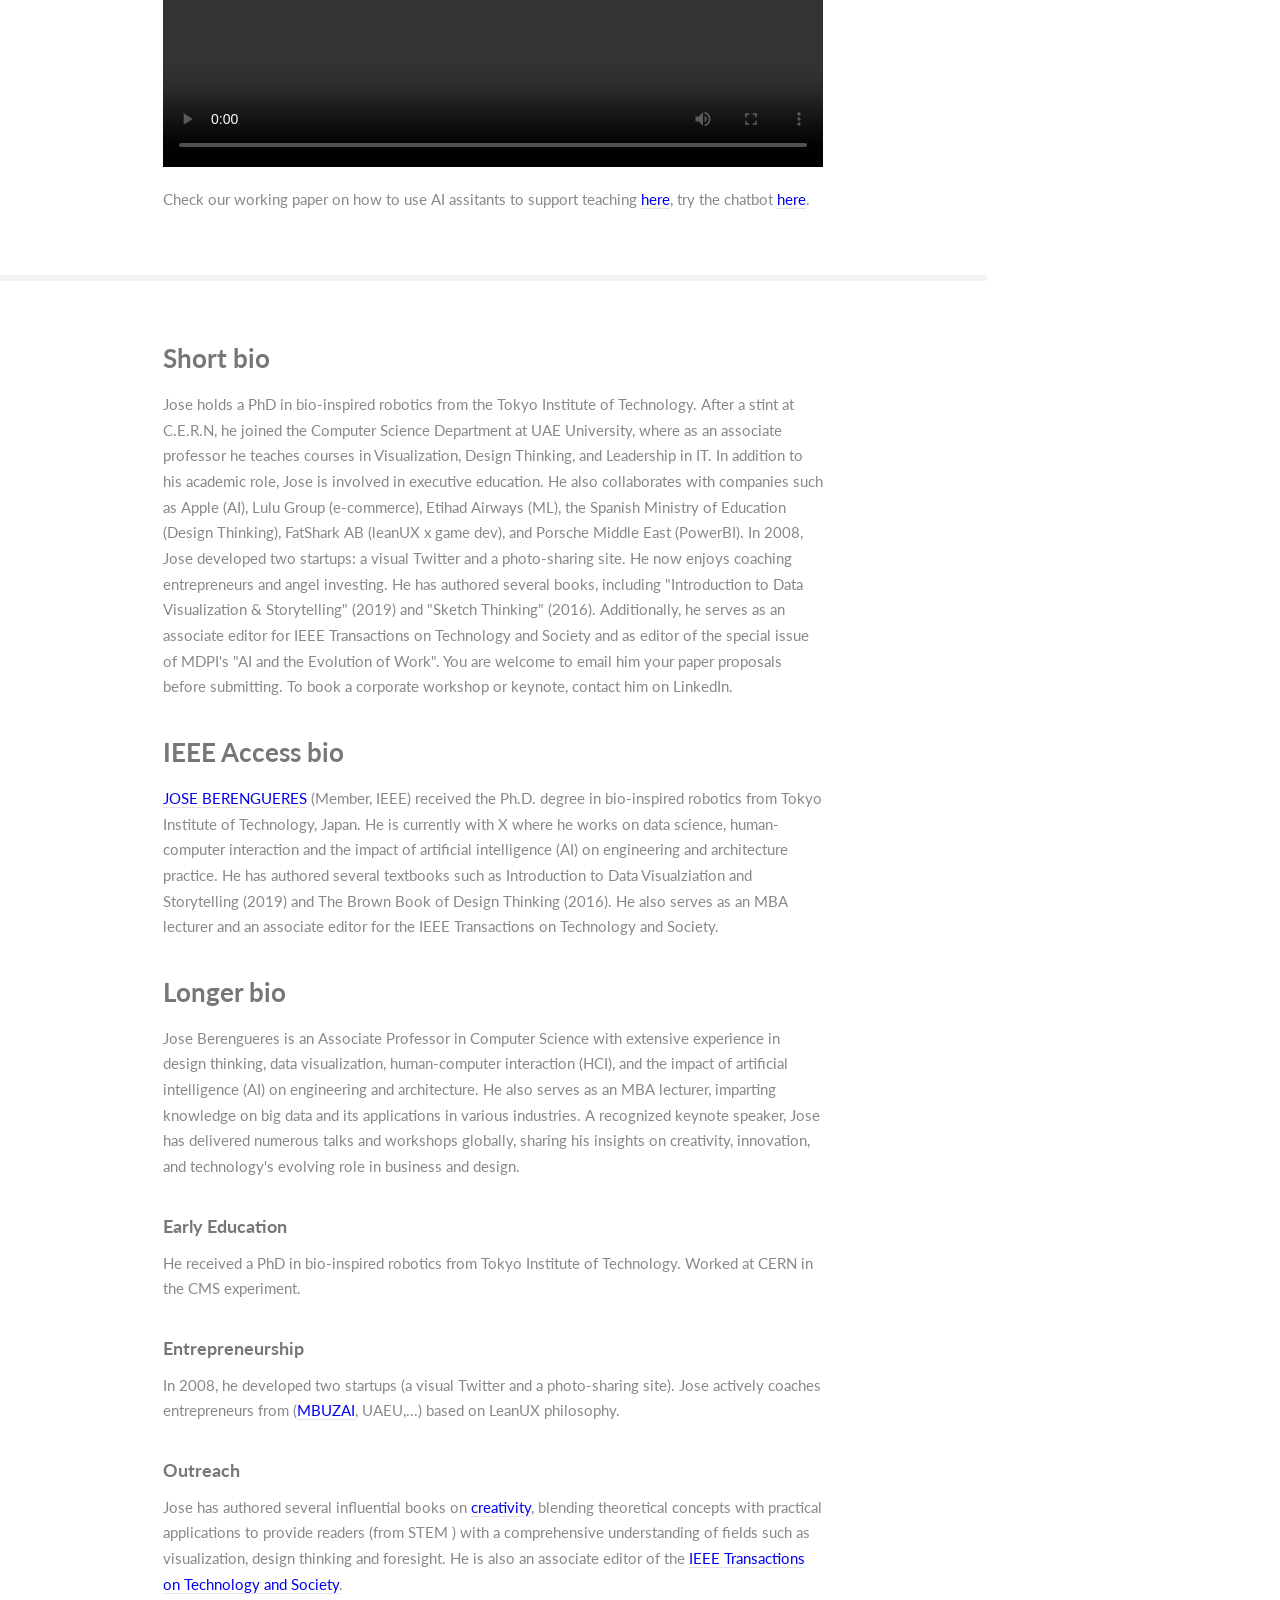
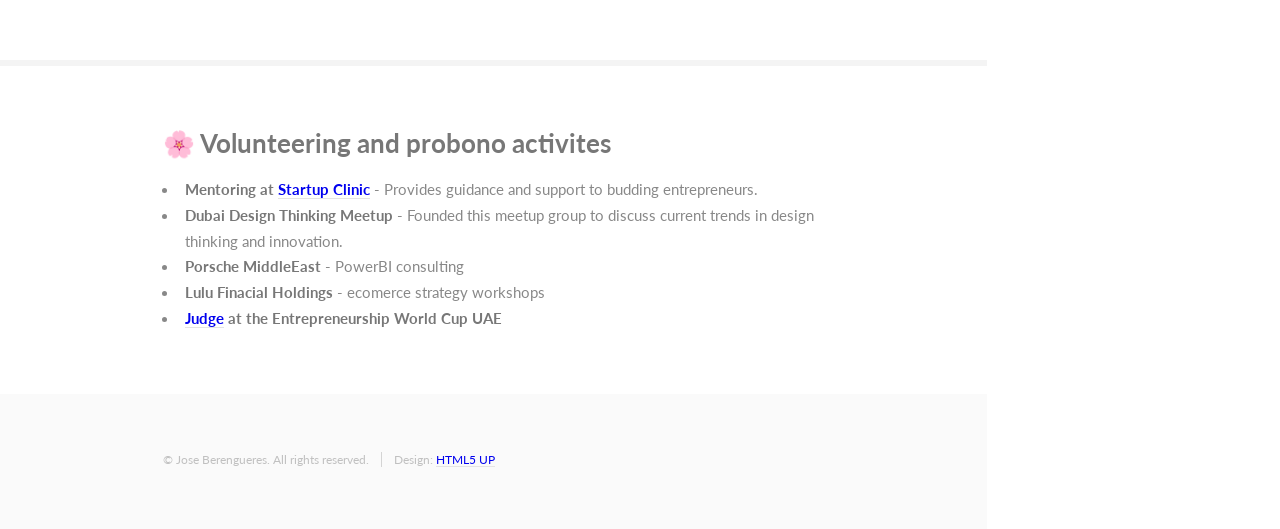
==== commit b3318fa9: "update bio" ====
--- a/index.html
+++ b/index.html
@@ -352,8 +352,6 @@
 <h4>Early Education</h2>
 <p>He received a PhD in bio-inspired robotics from Tokyo Institute of Technology. Worked at CERN in the CMS experiment.</p>
 
-<h4>Academic Career</h2>
-<p>Jose Berengueres is an Associate Professor in Computer Science with extensive experience in design thinking, data visualization, human-computer interaction (HCI), and the impact of artificial intelligence (AI) on engineering and architecture. He also serves as an MBA lecturer, imparting knowledge on big data and its applications in various industries. A recognized keynote speaker, Jose has delivered numerous talks and workshops globally, sharing his insights on creativity, innovation, and technology's evolving role in business and design.</p>
 <h4>Entrepreneurship</h2>
 <p>In 2008, he developed two startups (a visual Twitter and a photo-sharing site).
 Jose actively coaches entrepreneurs from (<a href="https://mbzuai.ac.ae/news/participants-pitch-ai-startup-ideas-after-success-of-new-mbzuai-entrepreneurship-program/">MBUZAI</a>, UAEU,...) based on LeanUX philosophy.
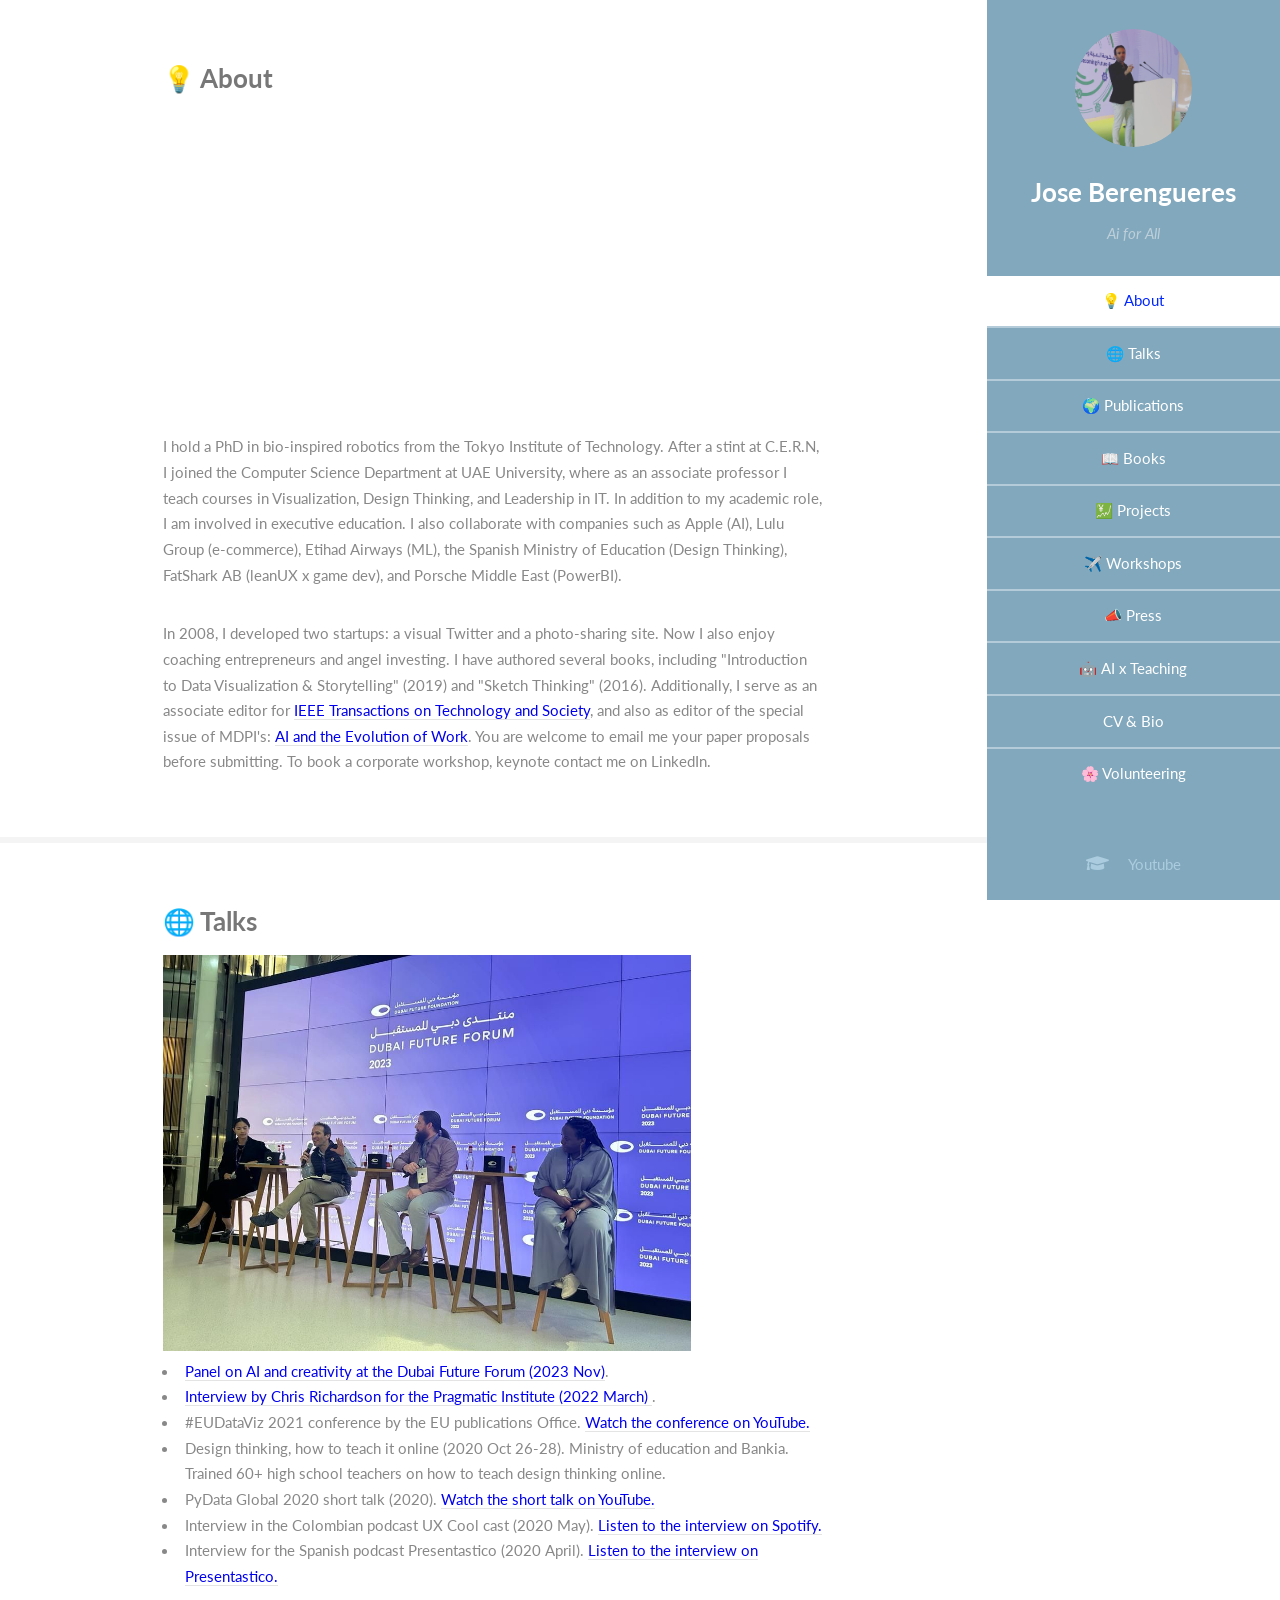
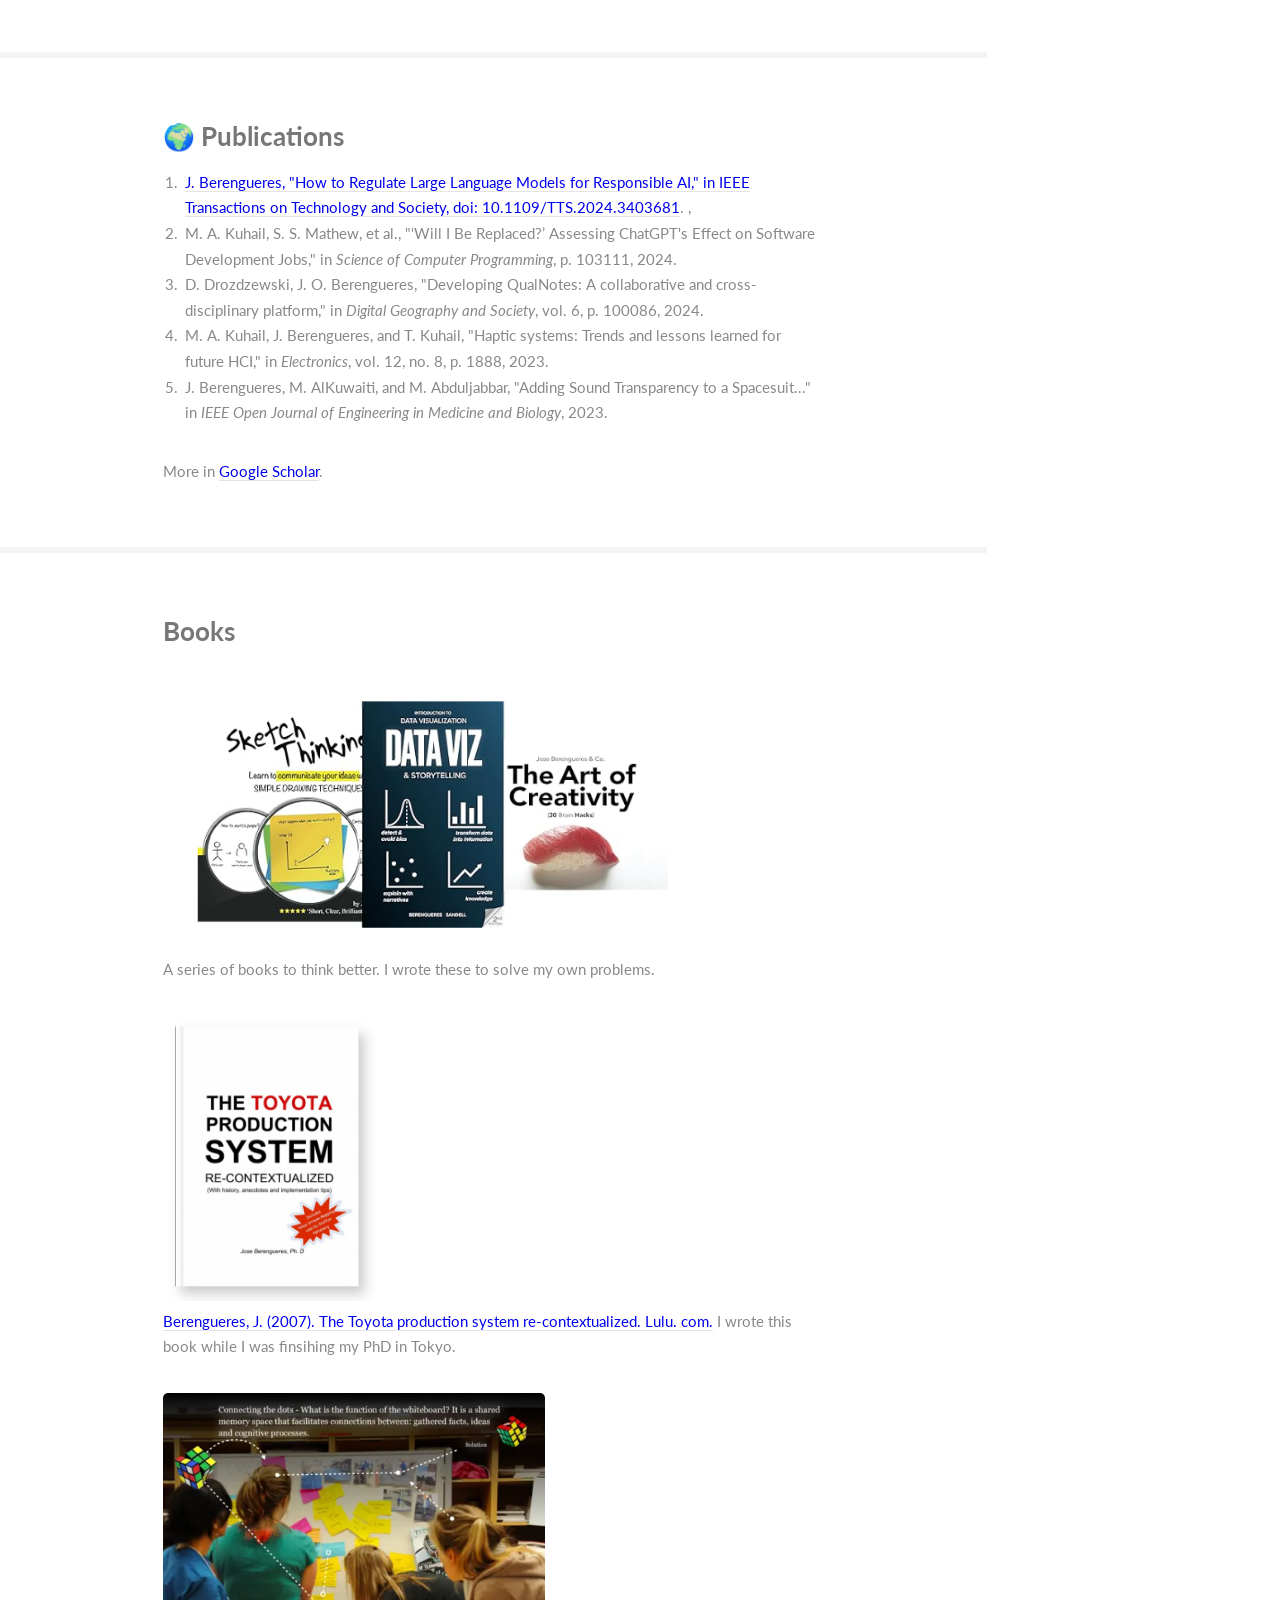
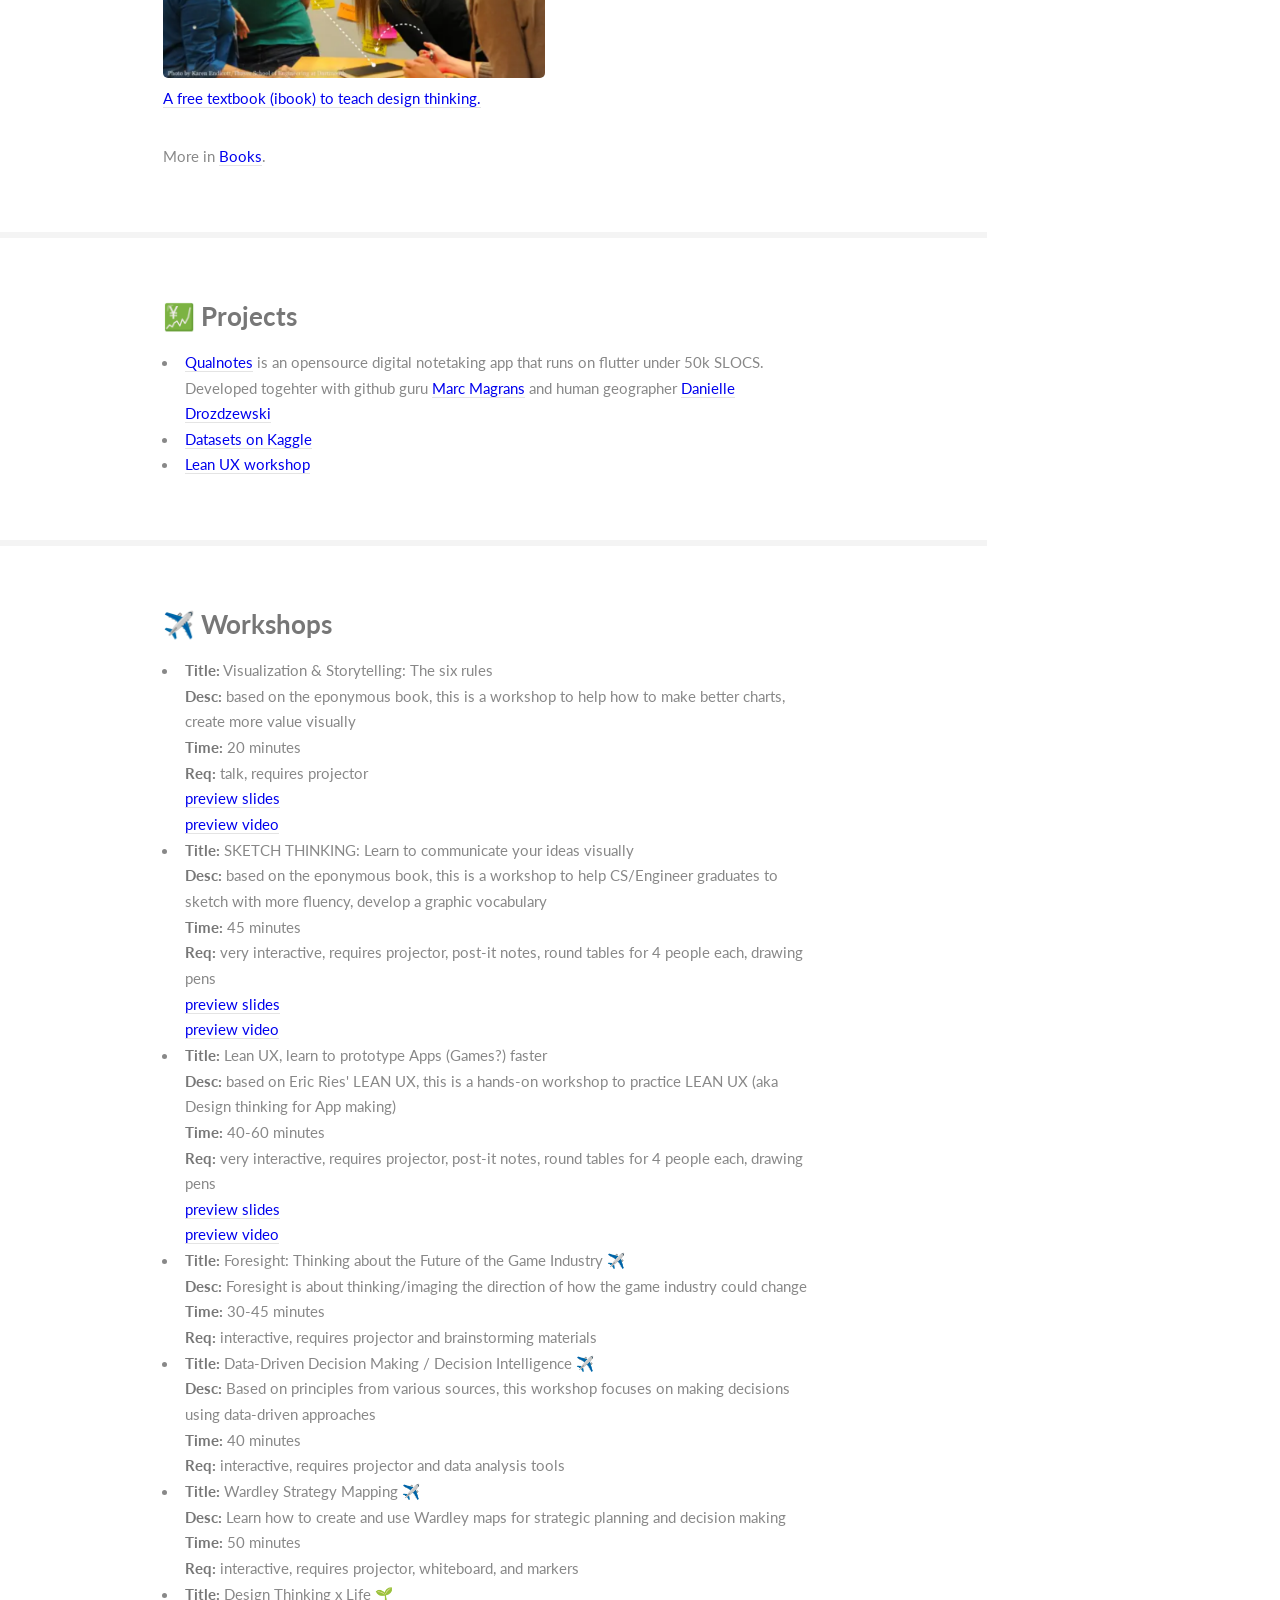
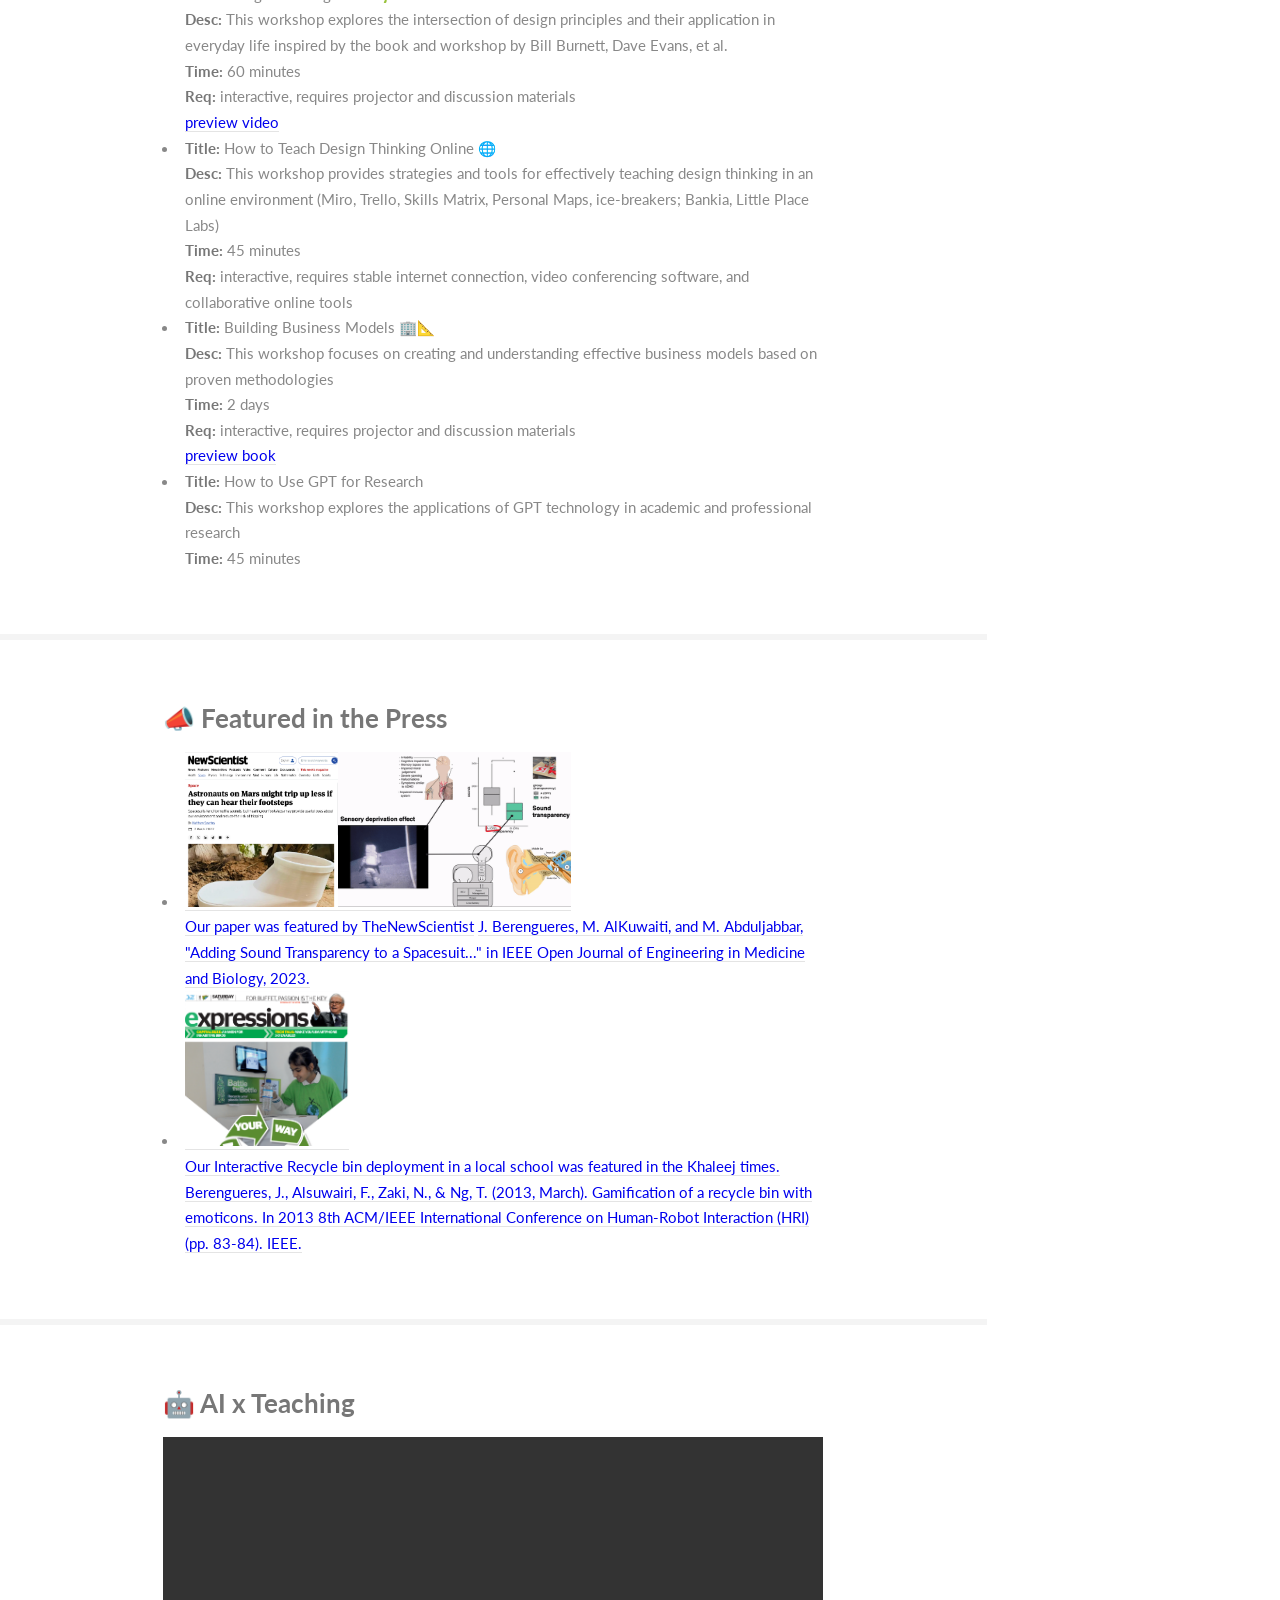
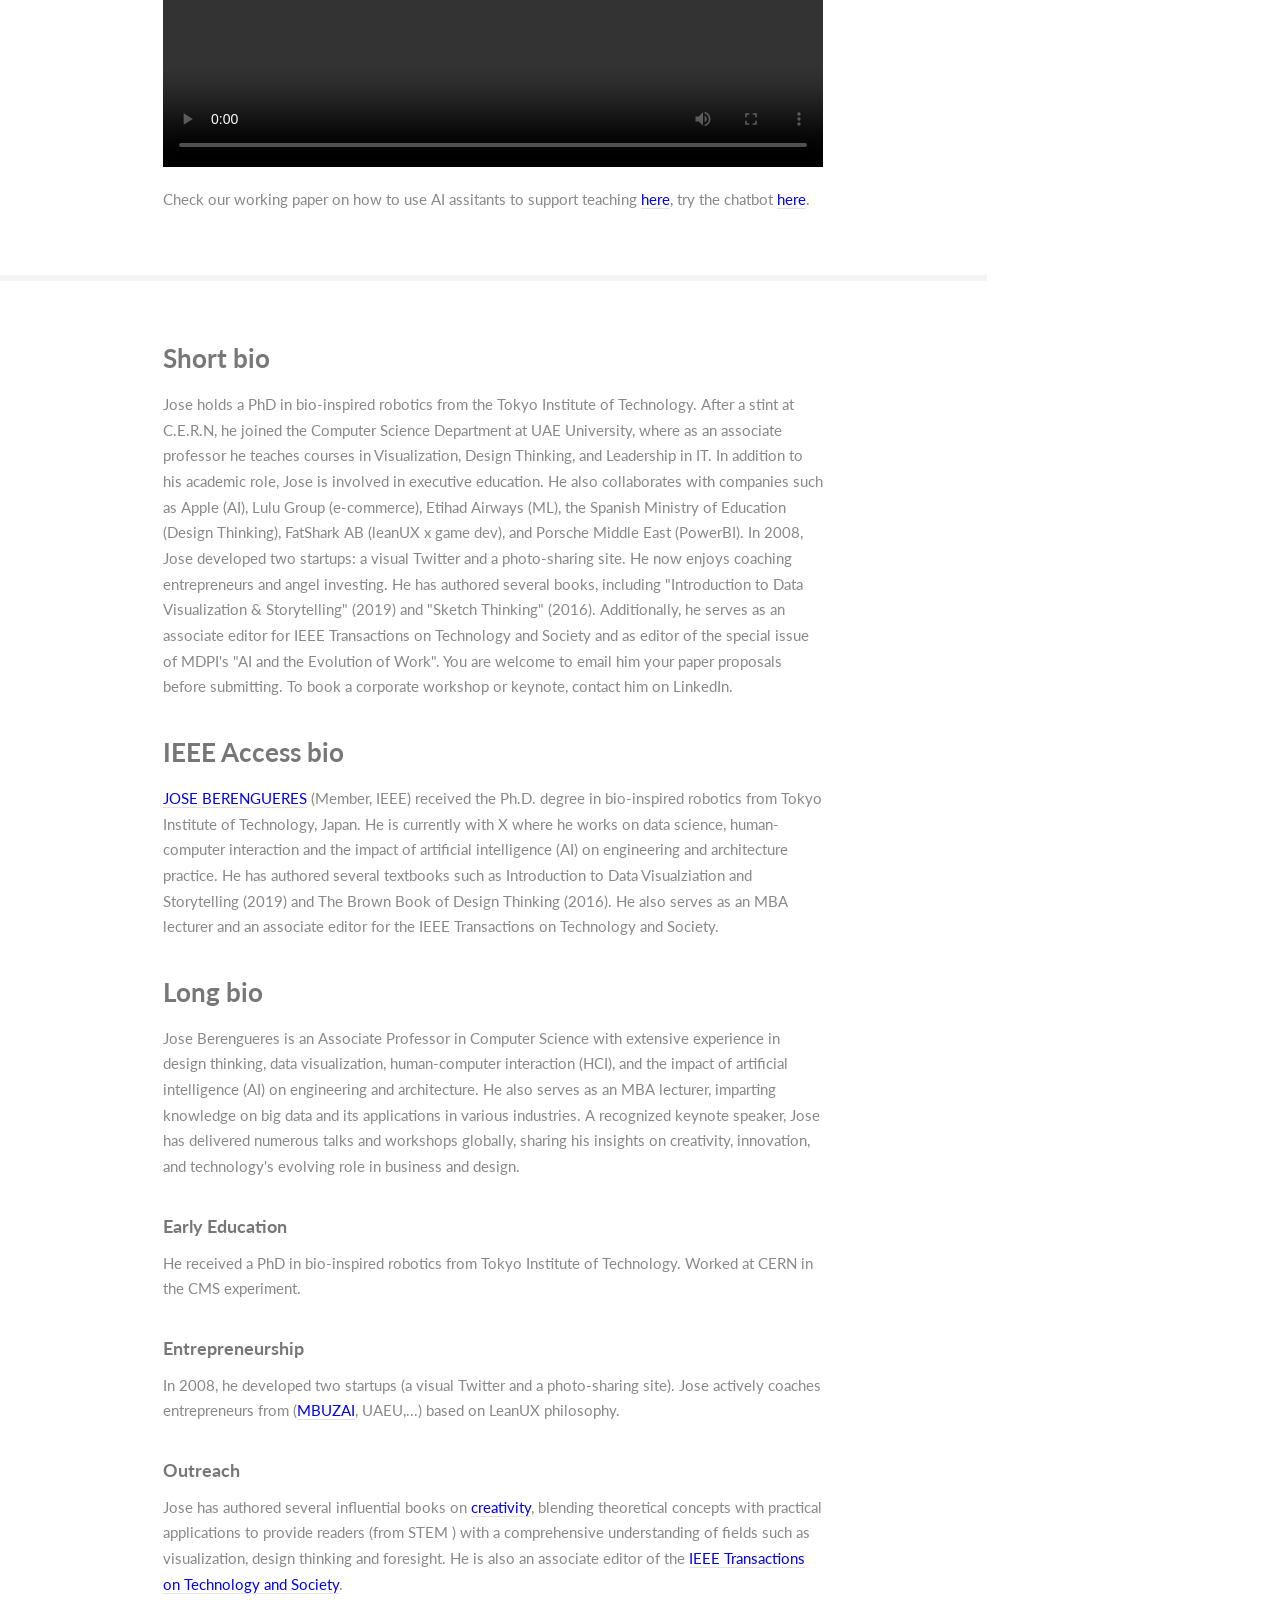
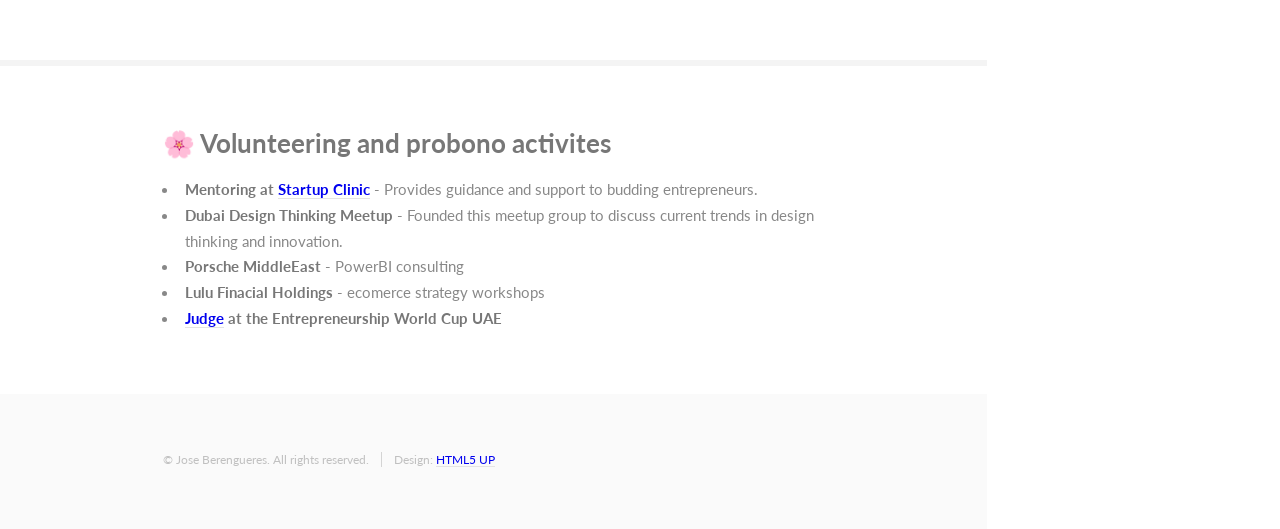
==== commit 6e4fb516: "update" ====
--- a/index.html
+++ b/index.html
@@ -346,7 +346,7 @@
 									<h3>IEEE Access bio</h3>									
 									<p><a href="./images/jose_profile_23.jpg">JOSE BERENGUERES</a> (Member, IEEE) received the Ph.D. degree in bio-inspired robotics from Tokyo Institute of Technology, Japan. He is currently with X where he works on data science, human-computer interaction and the impact of artificial intelligence (AI) on engineering and architecture practice. He has authored  several textbooks such as Introduction to Data Visualziation and Storytelling (2019) and The Brown Book of Design Thinking (2016). He also serves as an MBA lecturer and an associate editor for the IEEE Transactions on Technology and Society.
 
-									<h3>Longer bio</h3>				
+									<h3>Long bio</h3>				
 									Jose Berengueres is an Associate Professor in Computer Science with extensive experience in design thinking, data visualization, human-computer interaction (HCI), and the impact of artificial intelligence (AI) on engineering and architecture. He also serves as an MBA lecturer, imparting knowledge on big data and its applications in various industries. A recognized keynote speaker, Jose has delivered numerous talks and workshops globally, sharing his insights on creativity, innovation, and technology's evolving role in business and design.
 <p>
 <h4>Early Education</h2>
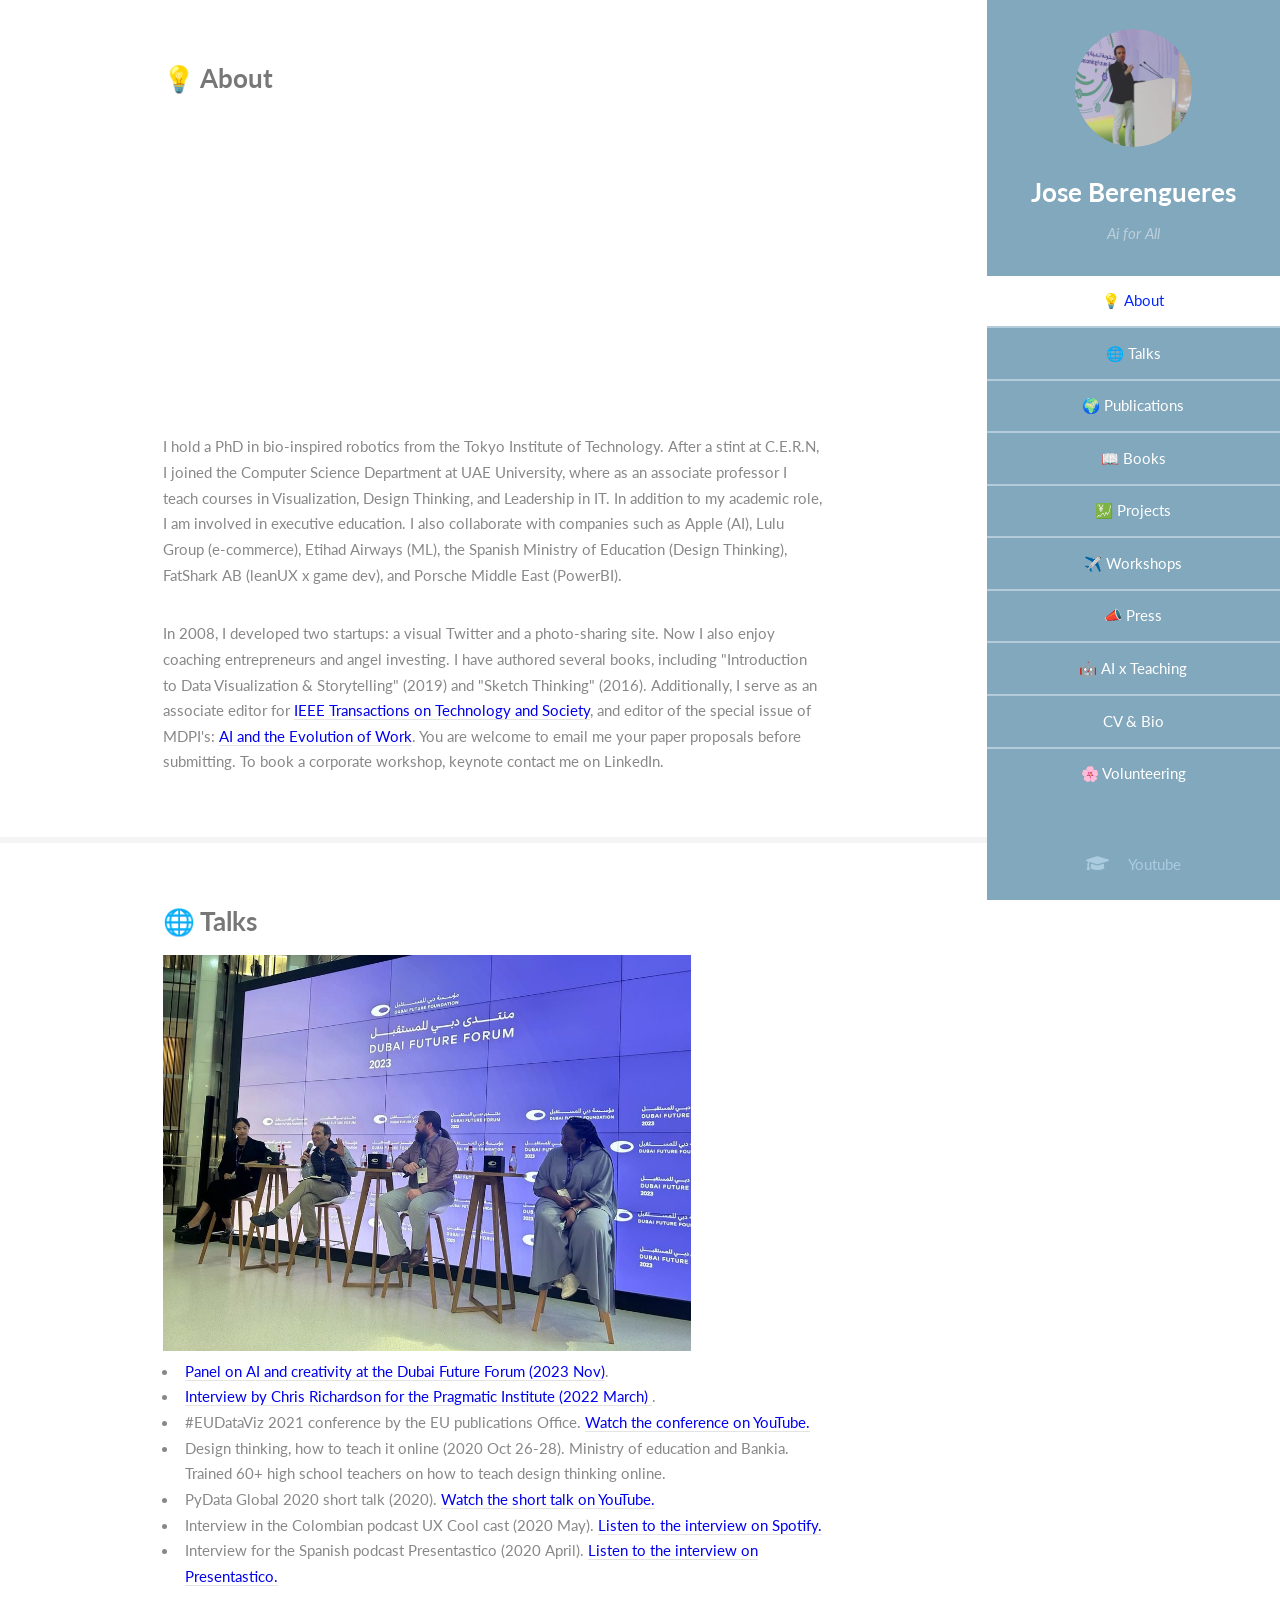
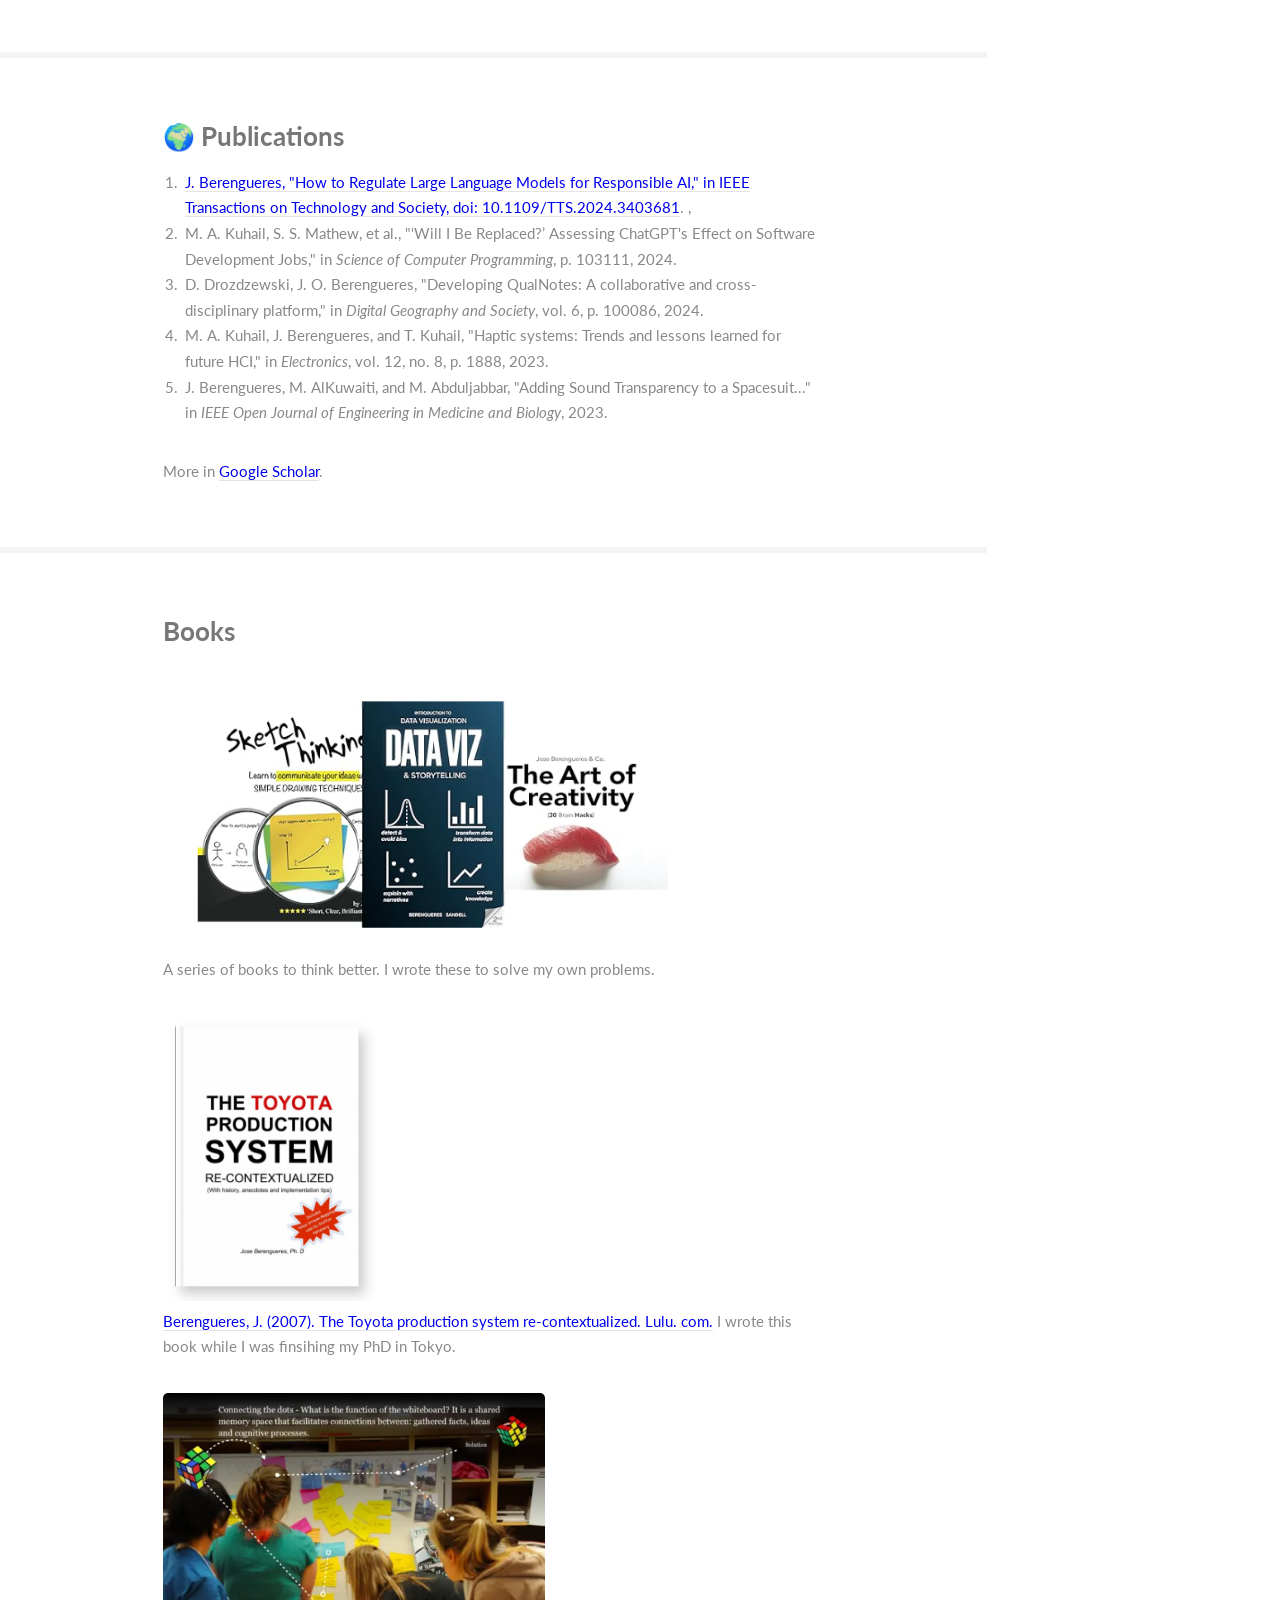
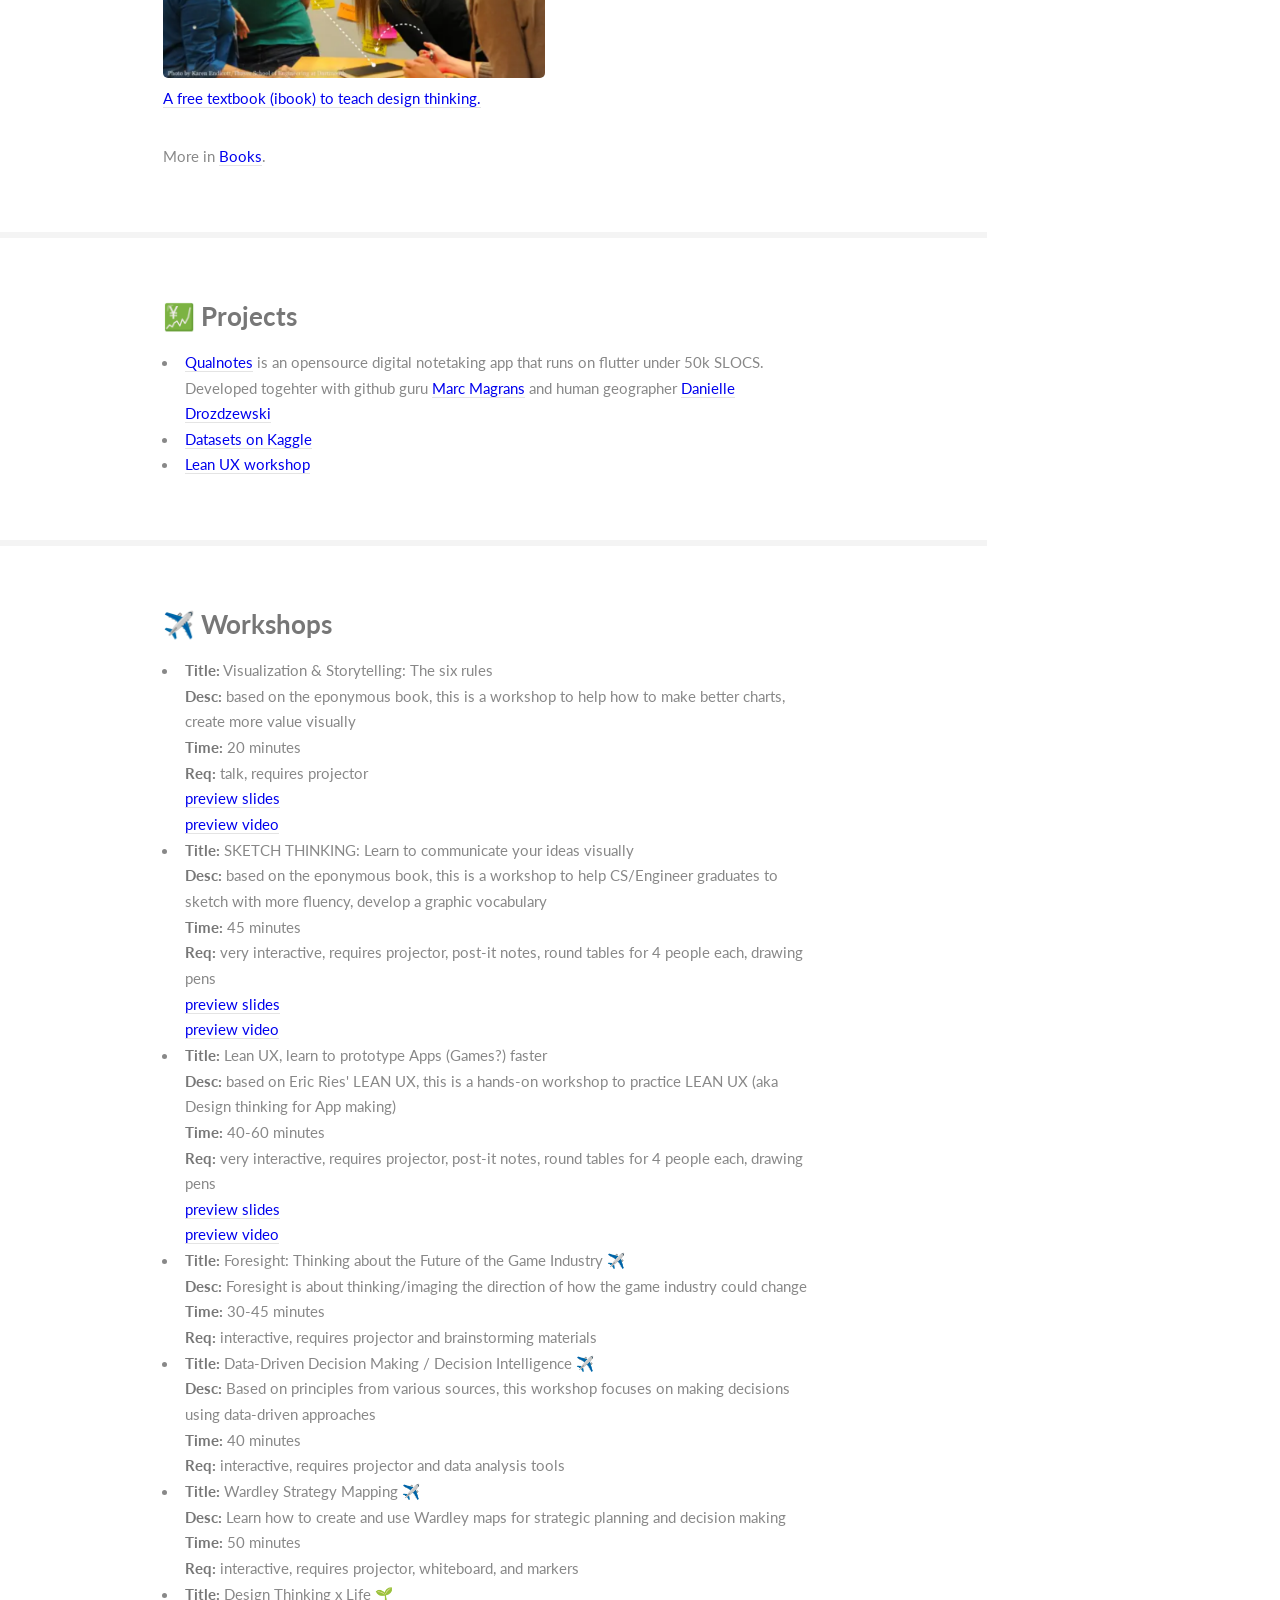
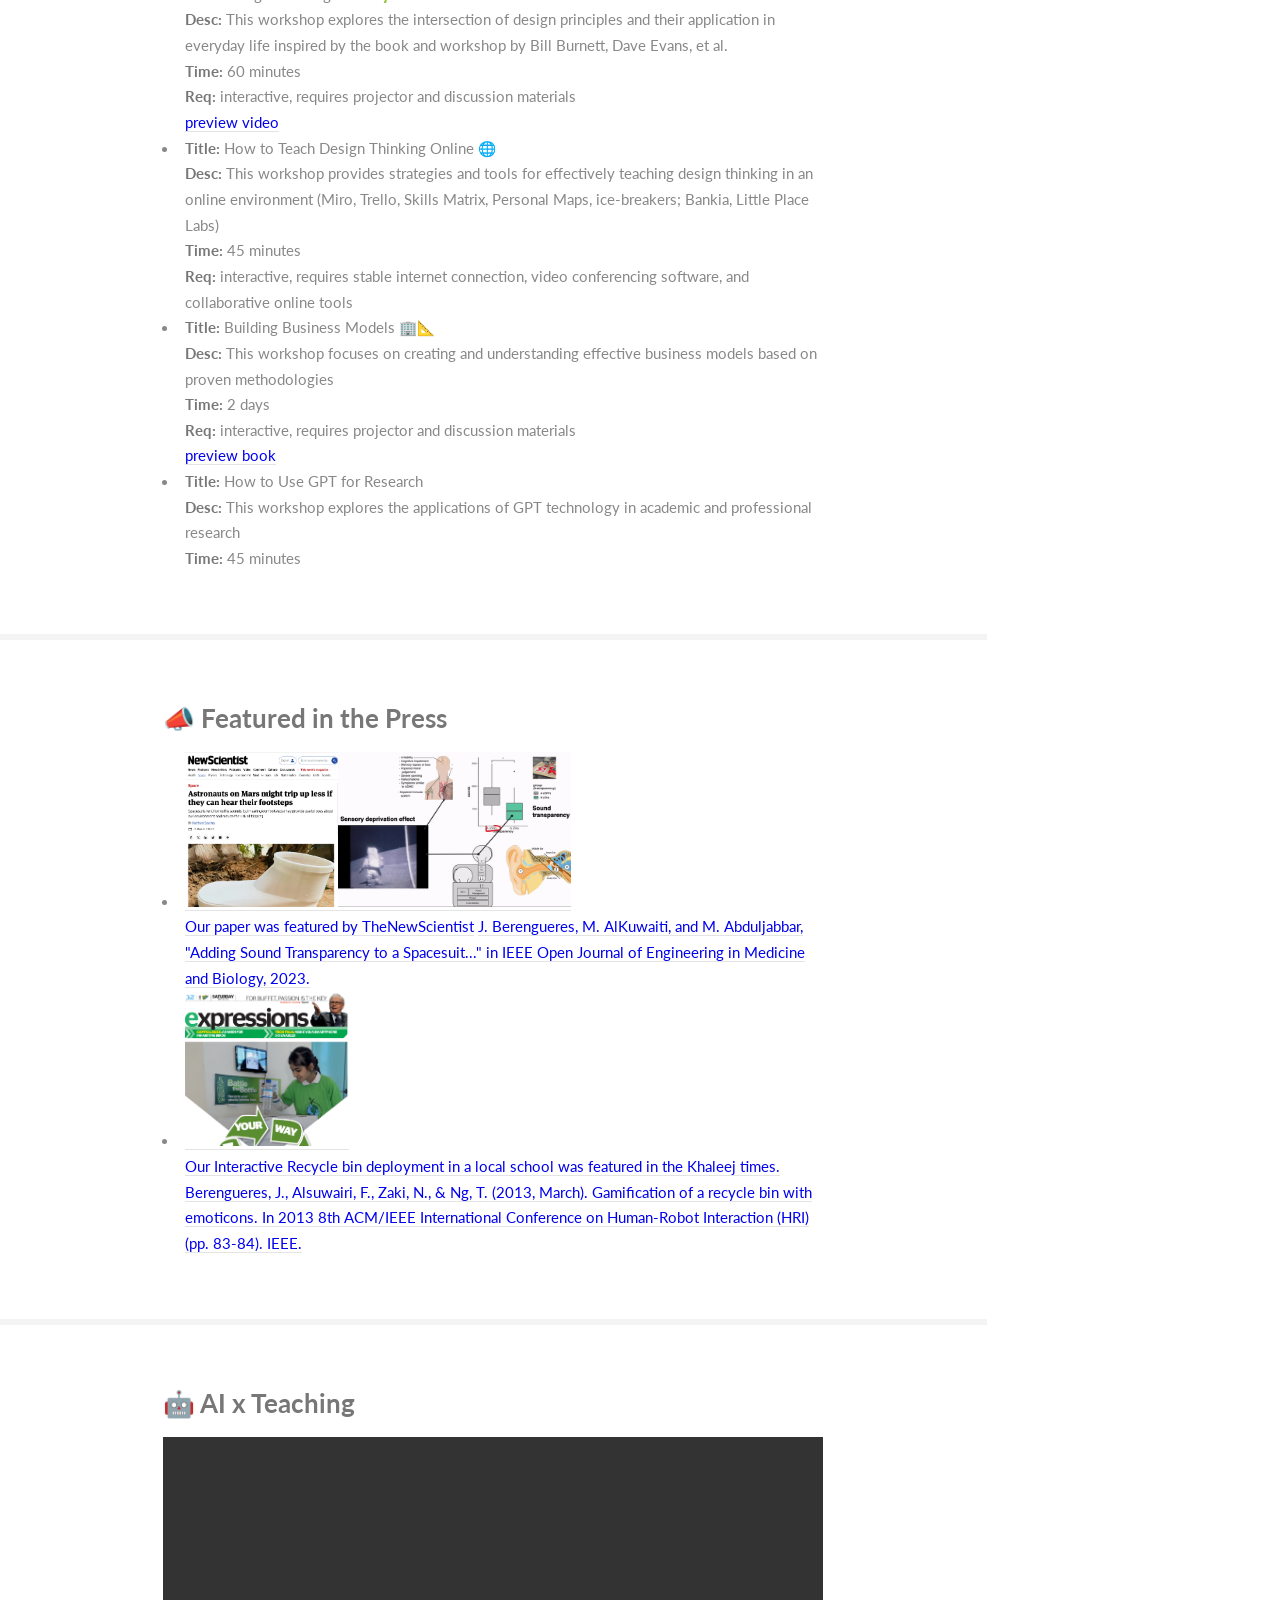
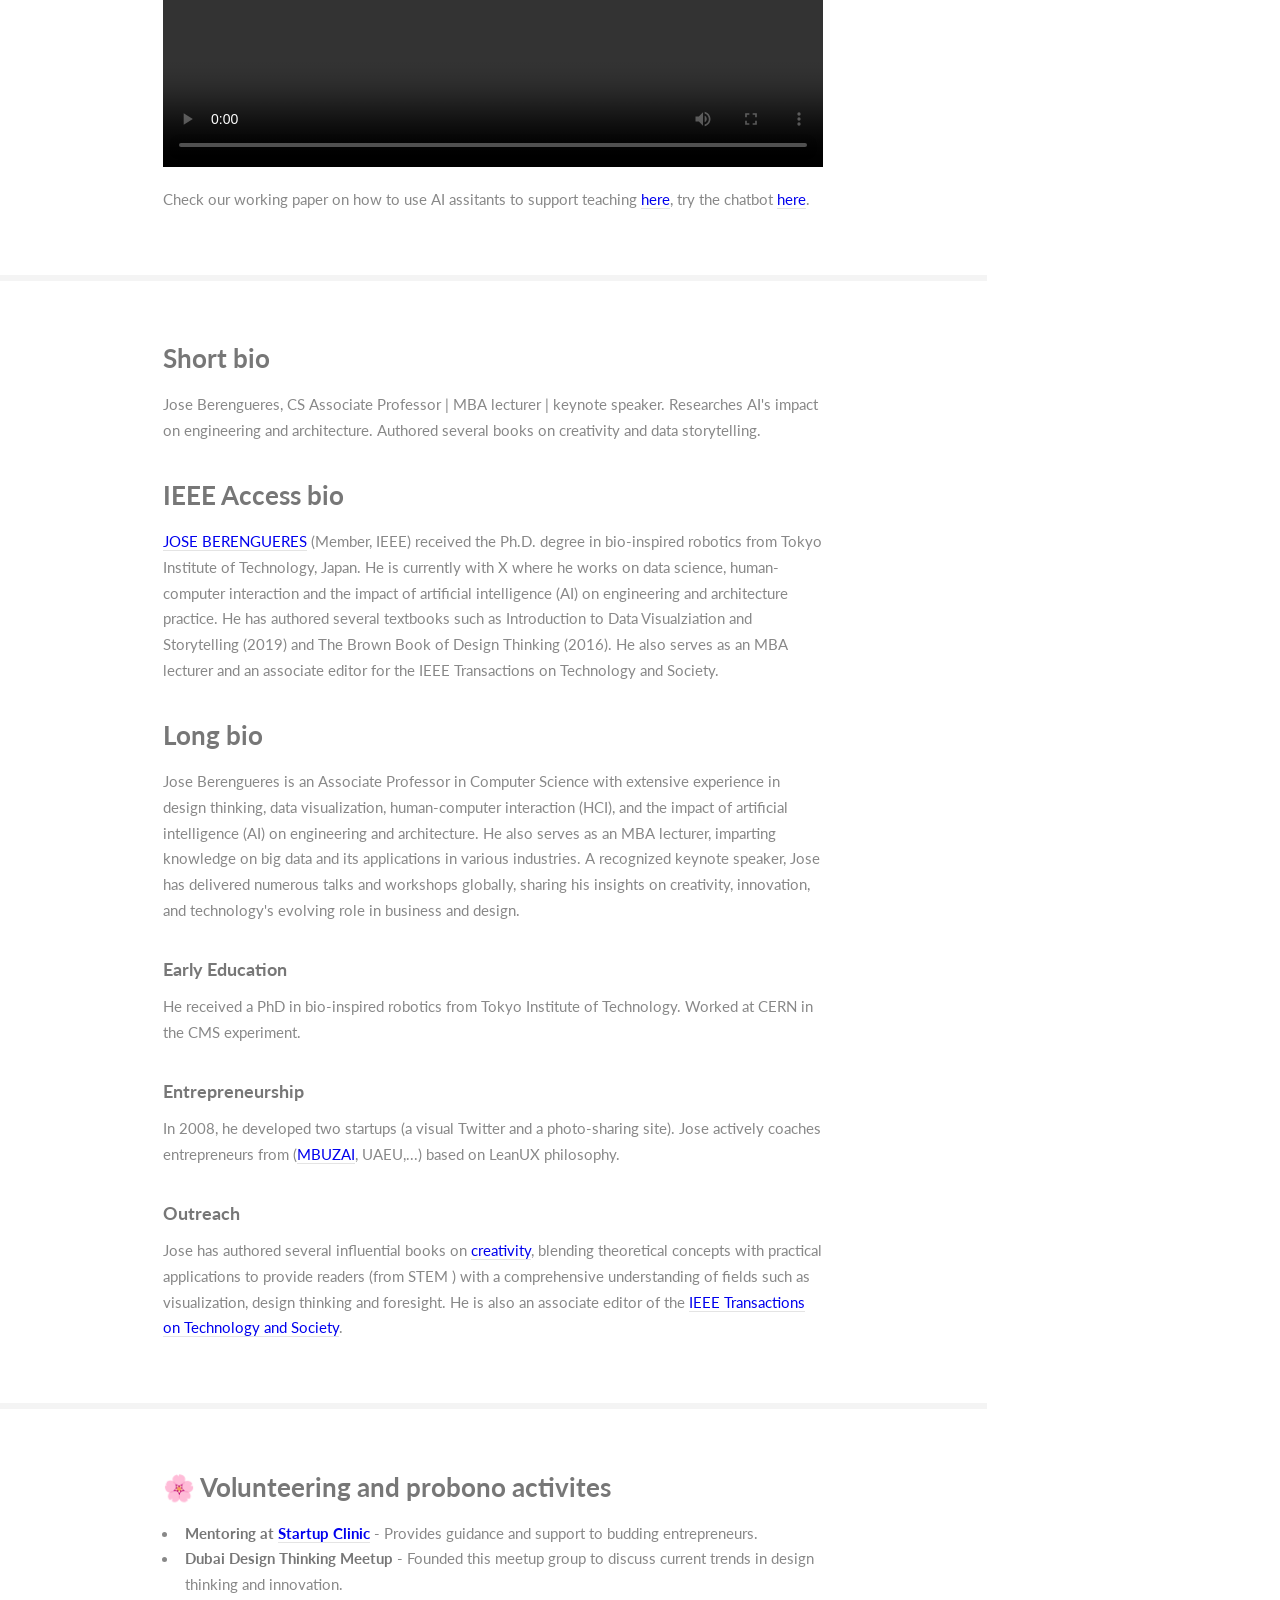
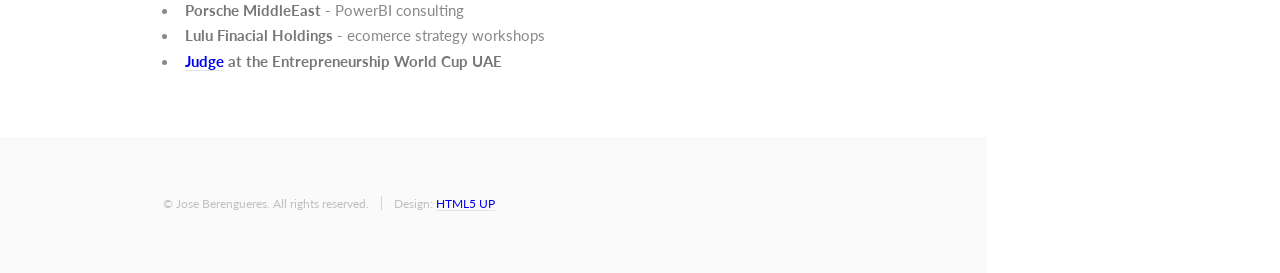
==== commit 5c422607: "update" ====
--- a/index.html
+++ b/index.html
@@ -61,7 +61,7 @@
 									<p>
 										I hold a PhD in bio-inspired robotics from the Tokyo Institute of Technology. After a stint at C.E.R.N, I joined the Computer Science Department at UAE University, where as an associate professor I teach courses in Visualization, Design Thinking, and Leadership in IT. In addition to my academic role, I am involved in executive education. I also collaborate with companies such as Apple (AI), Lulu Group (e-commerce), Etihad Airways (ML), the Spanish Ministry of Education (Design Thinking), FatShark AB (leanUX x game dev), and Porsche Middle East (PowerBI). 
 										<p>
-											In 2008, I developed two startups: a visual Twitter and a photo-sharing site. Now I also enjoy coaching entrepreneurs and angel investing. I have authored several books, including "Introduction to Data Visualization & Storytelling" (2019) and "Sketch Thinking" (2016). Additionally, I serve as an associate editor for <a href="https://ieeexplore.ieee.org/xpl/RecentIssue.jsp?punumber=8566059">IEEE Transactions on Technology and Society</a>, and also as editor of the special issue of MDPI's: <a href="https://www.mdpi.com/journal/ai/special_issues/EYV3KT218S">AI and the Evolution of Work</a>. You are welcome to email me your paper proposals before submitting. To book a corporate workshop, keynote contact me on LinkedIn.
+											In 2008, I developed two startups: a visual Twitter and a photo-sharing site. Now I also enjoy coaching entrepreneurs and angel investing. I have authored several books, including "Introduction to Data Visualization & Storytelling" (2019) and "Sketch Thinking" (2016). Additionally, I serve as an associate editor for <a href="https://ieeexplore.ieee.org/xpl/RecentIssue.jsp?punumber=8566059">IEEE Transactions on Technology and Society</a>, and editor of the special issue of MDPI's: <a href="https://www.mdpi.com/journal/ai/special_issues/EYV3KT218S">AI and the Evolution of Work</a>. You are welcome to email me your paper proposals before submitting. To book a corporate workshop, keynote contact me on LinkedIn.
 						
 									</div>
 							</section>
@@ -338,10 +338,8 @@
 						
 						        <section id="cv">
 								<div class="container">
-									<h3>Short bio</h3>									
-									Jose holds a PhD in bio-inspired robotics from the Tokyo Institute of Technology. After a stint at C.E.R.N, he joined the Computer Science Department at UAE University, where as an associate professor he teaches courses in Visualization, Design Thinking, and Leadership in IT. In addition to his academic role, Jose is involved in executive education. He also collaborates with companies such as Apple (AI), Lulu Group (e-commerce), Etihad Airways (ML), the Spanish Ministry of Education (Design Thinking), FatShark AB (leanUX x game dev), and Porsche Middle East (PowerBI).
-
-									In 2008, Jose developed two startups: a visual Twitter and a photo-sharing site. He now enjoys coaching entrepreneurs and angel investing. He has authored several books, including "Introduction to Data Visualization & Storytelling" (2019) and "Sketch Thinking" (2016). Additionally, he serves as an associate editor for IEEE Transactions on Technology and Society and as editor of the special issue of MDPI's "AI and the Evolution of Work". You are welcome to email him your paper proposals before submitting. To book a corporate workshop or keynote, contact him on LinkedIn.																		
+									<h3>Short bio</h3>		
+									<p>Jose Berengueres, CS Associate Professor | MBA lecturer | keynote speaker. Researches AI's impact on engineering and architecture. Authored several books on creativity and data storytelling.</p>
 									<p>
 									<h3>IEEE Access bio</h3>									
 									<p><a href="./images/jose_profile_23.jpg">JOSE BERENGUERES</a> (Member, IEEE) received the Ph.D. degree in bio-inspired robotics from Tokyo Institute of Technology, Japan. He is currently with X where he works on data science, human-computer interaction and the impact of artificial intelligence (AI) on engineering and architecture practice. He has authored  several textbooks such as Introduction to Data Visualziation and Storytelling (2019) and The Brown Book of Design Thinking (2016). He also serves as an MBA lecturer and an associate editor for the IEEE Transactions on Technology and Society.
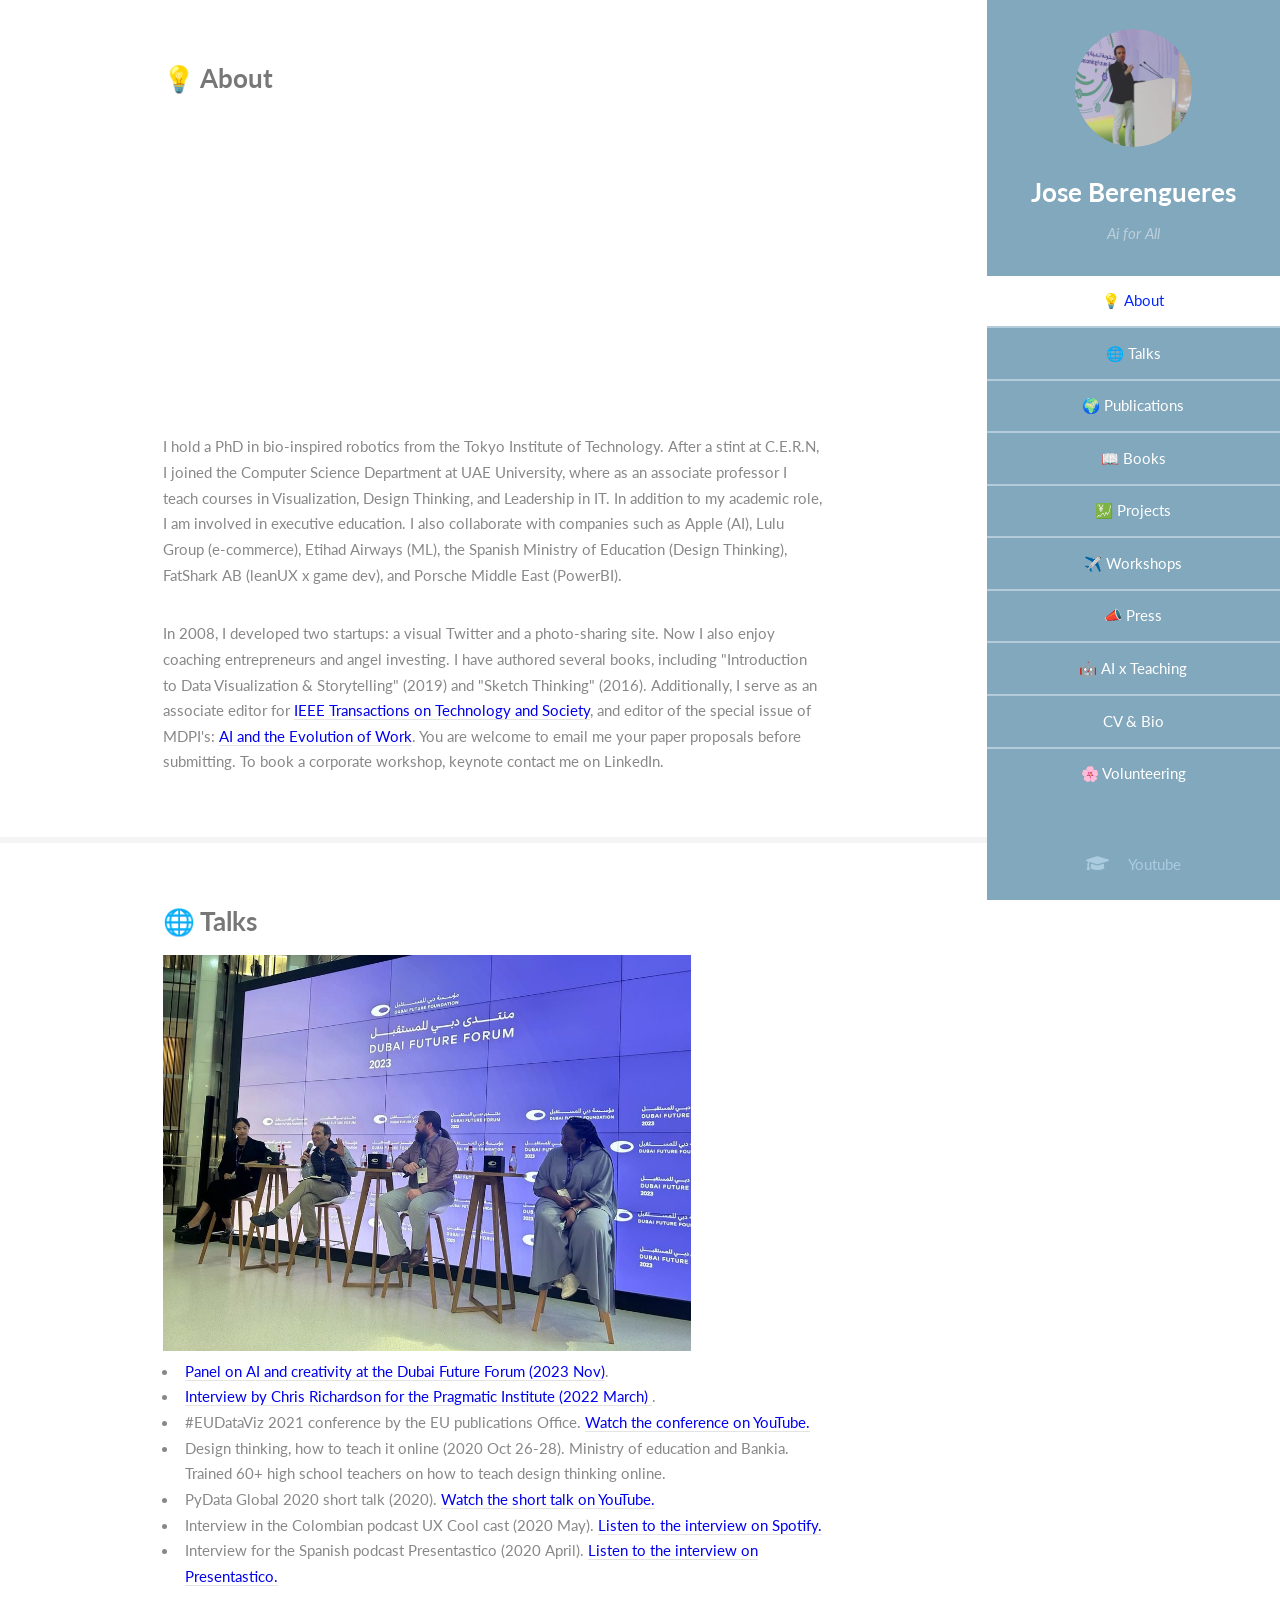
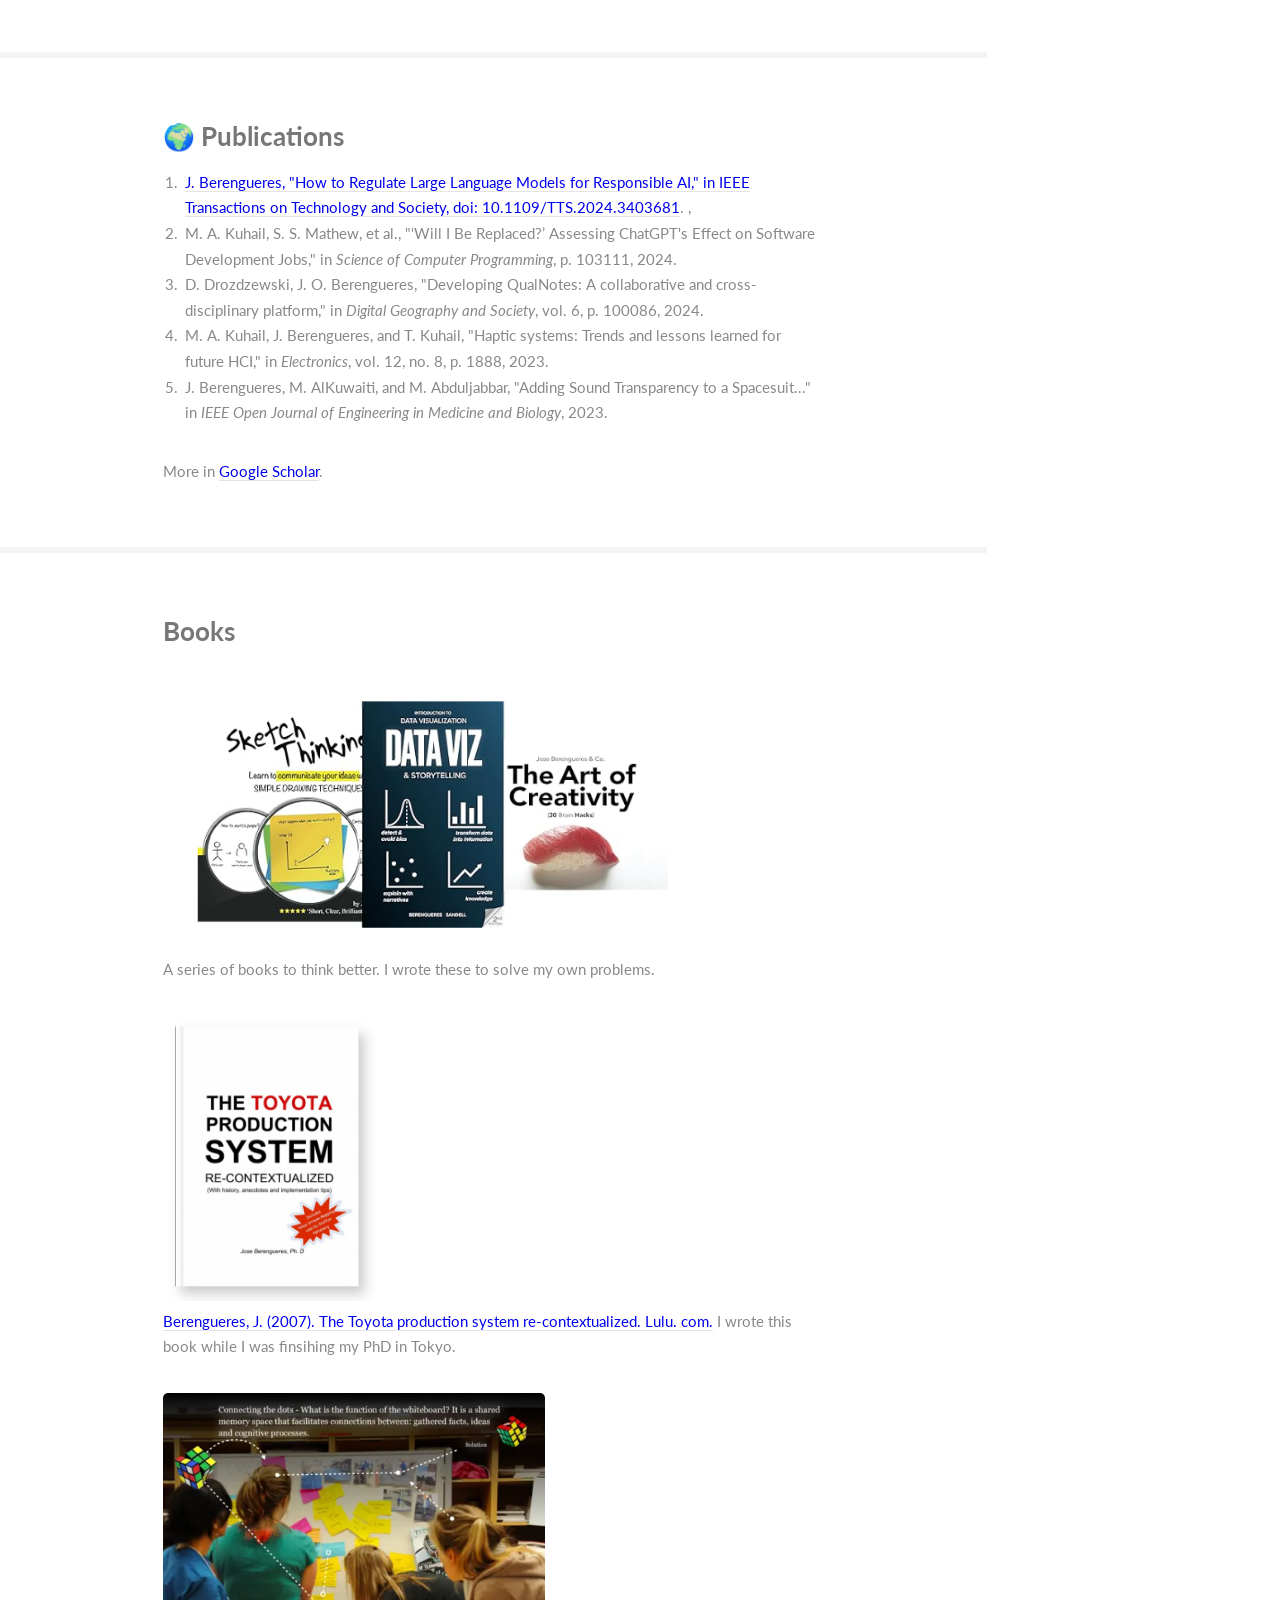
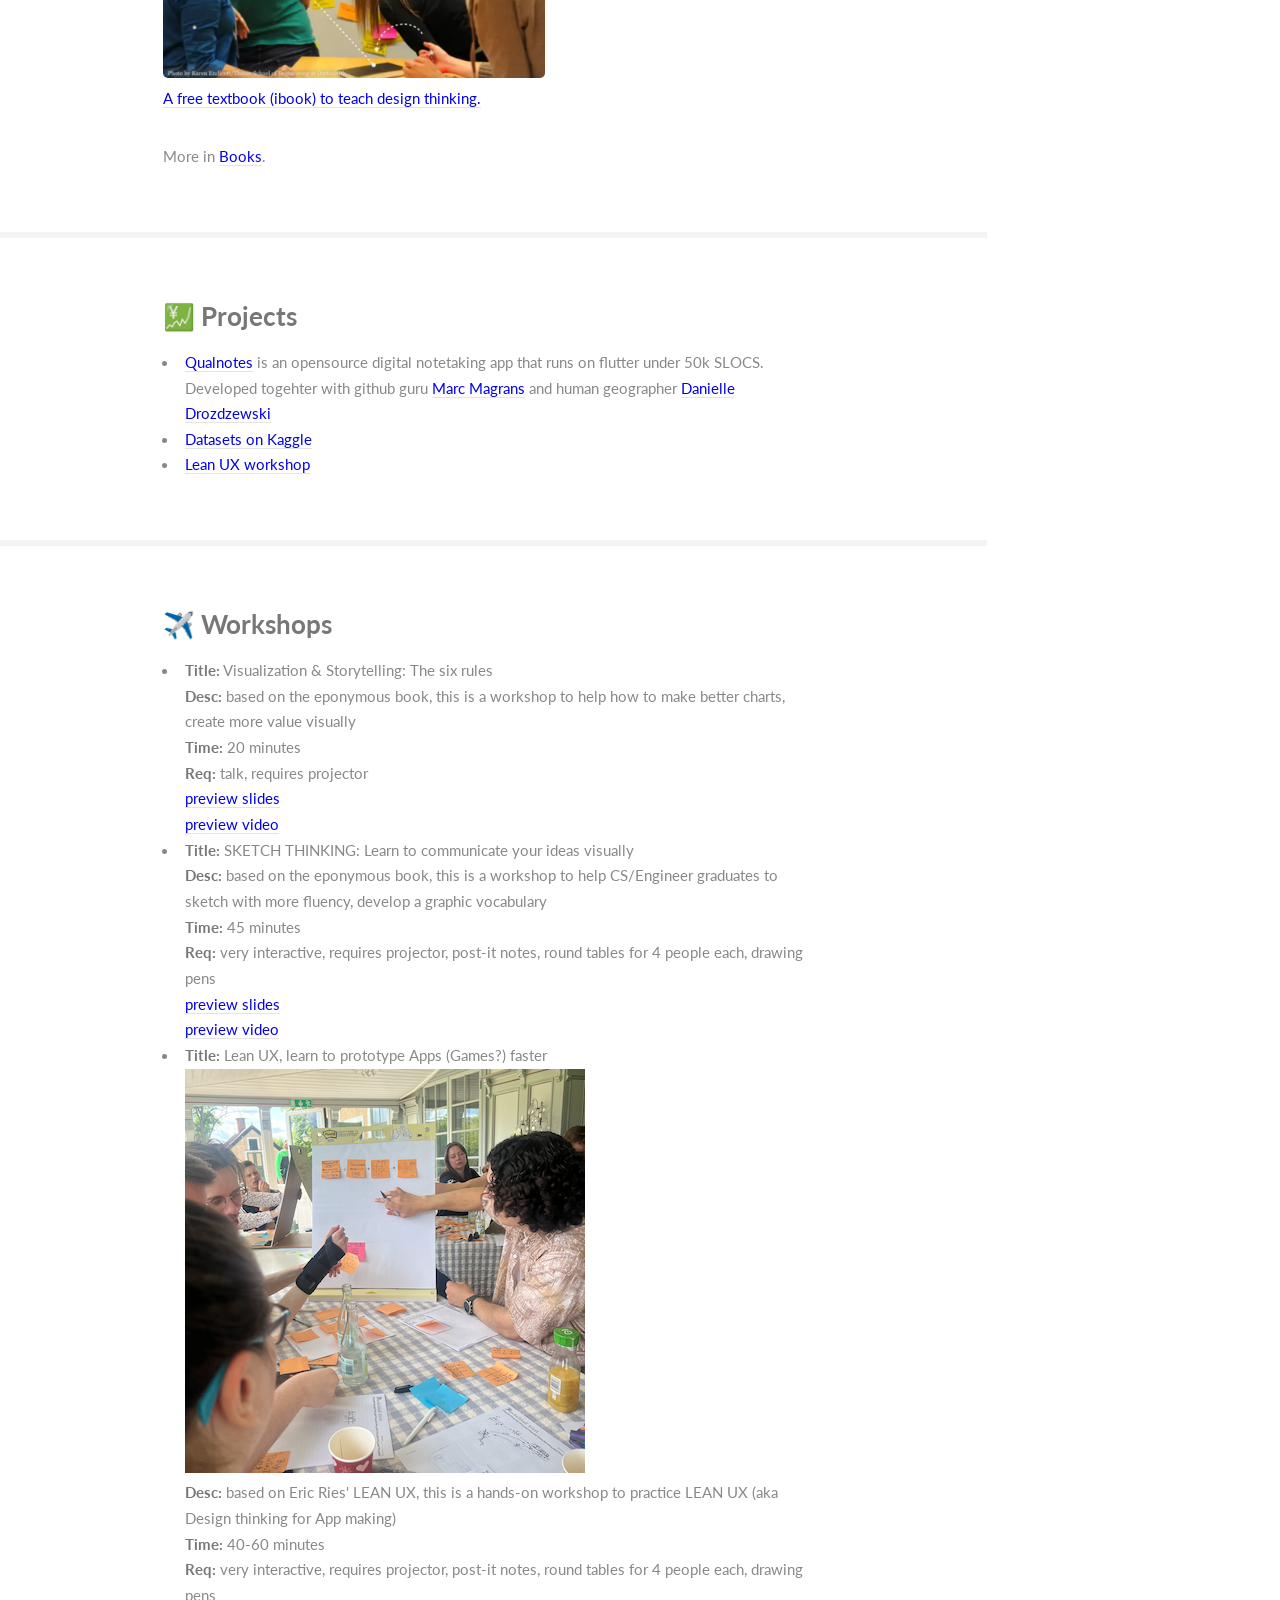
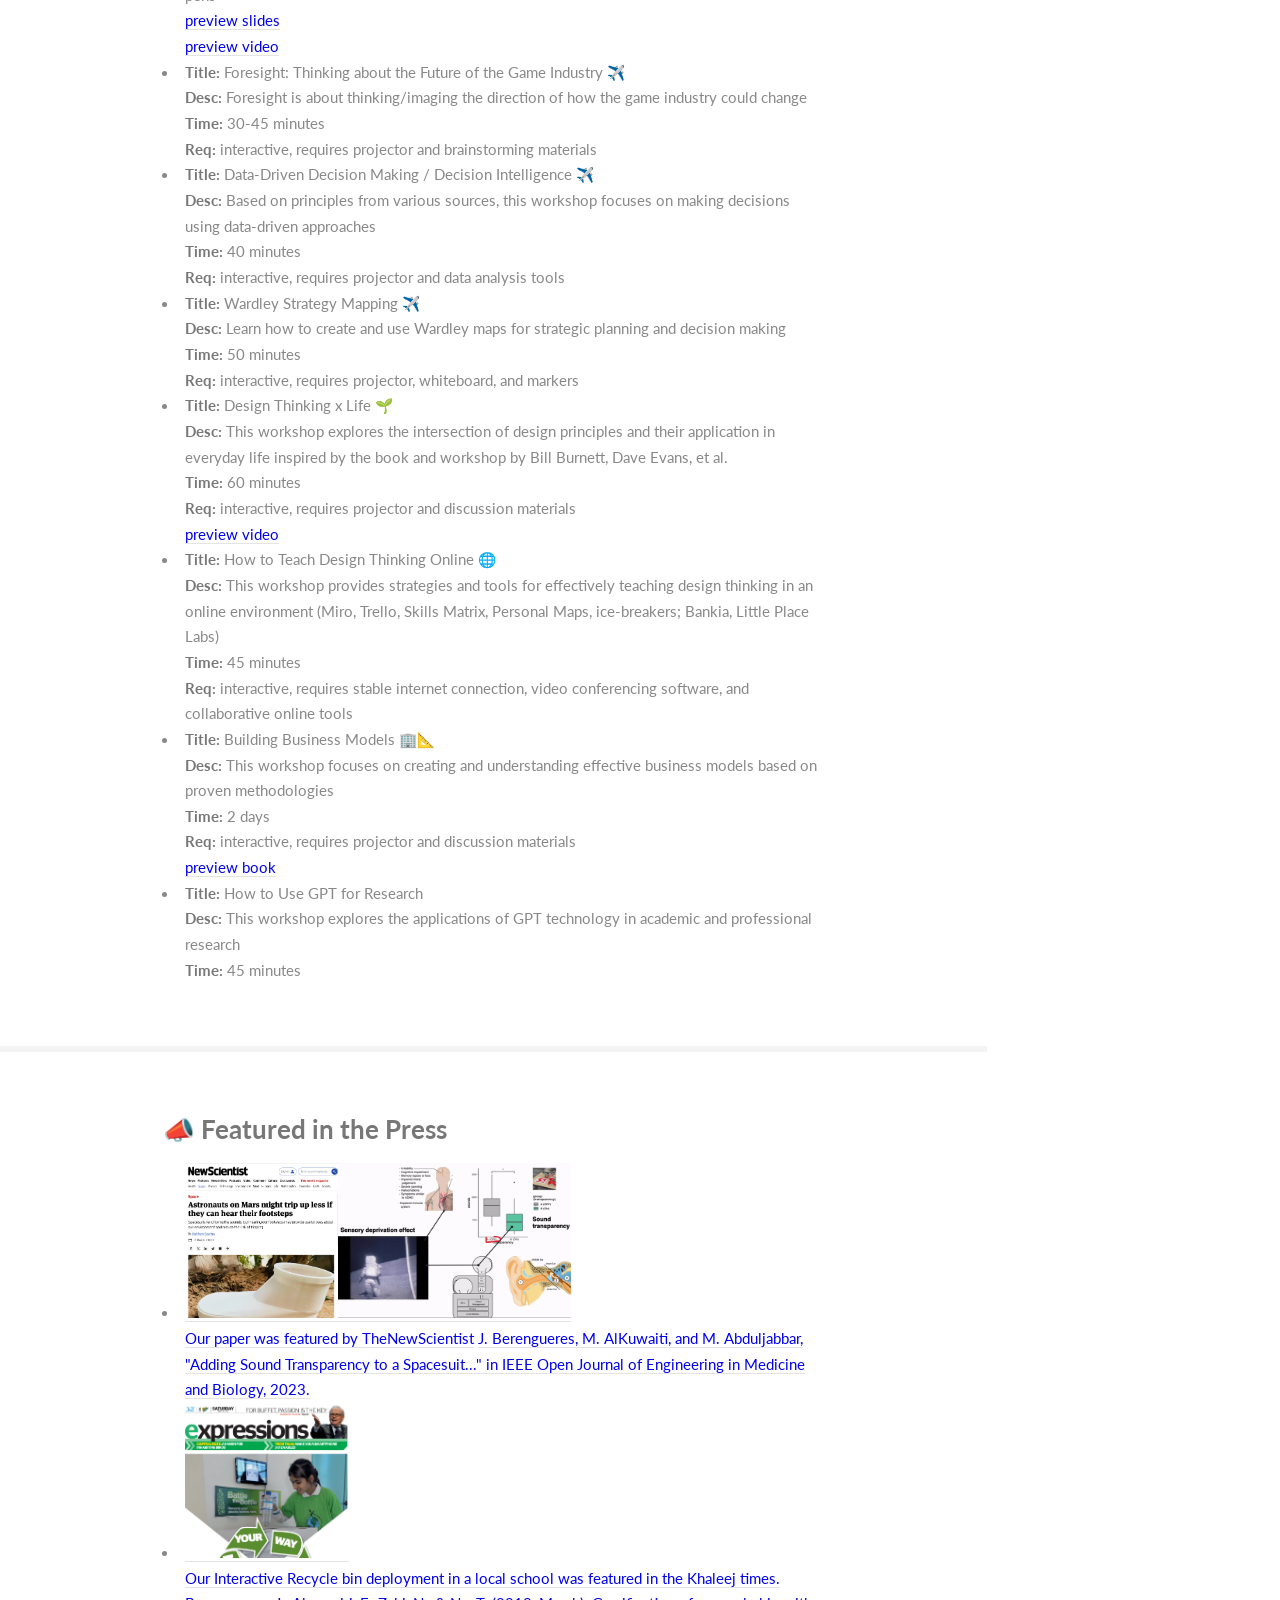
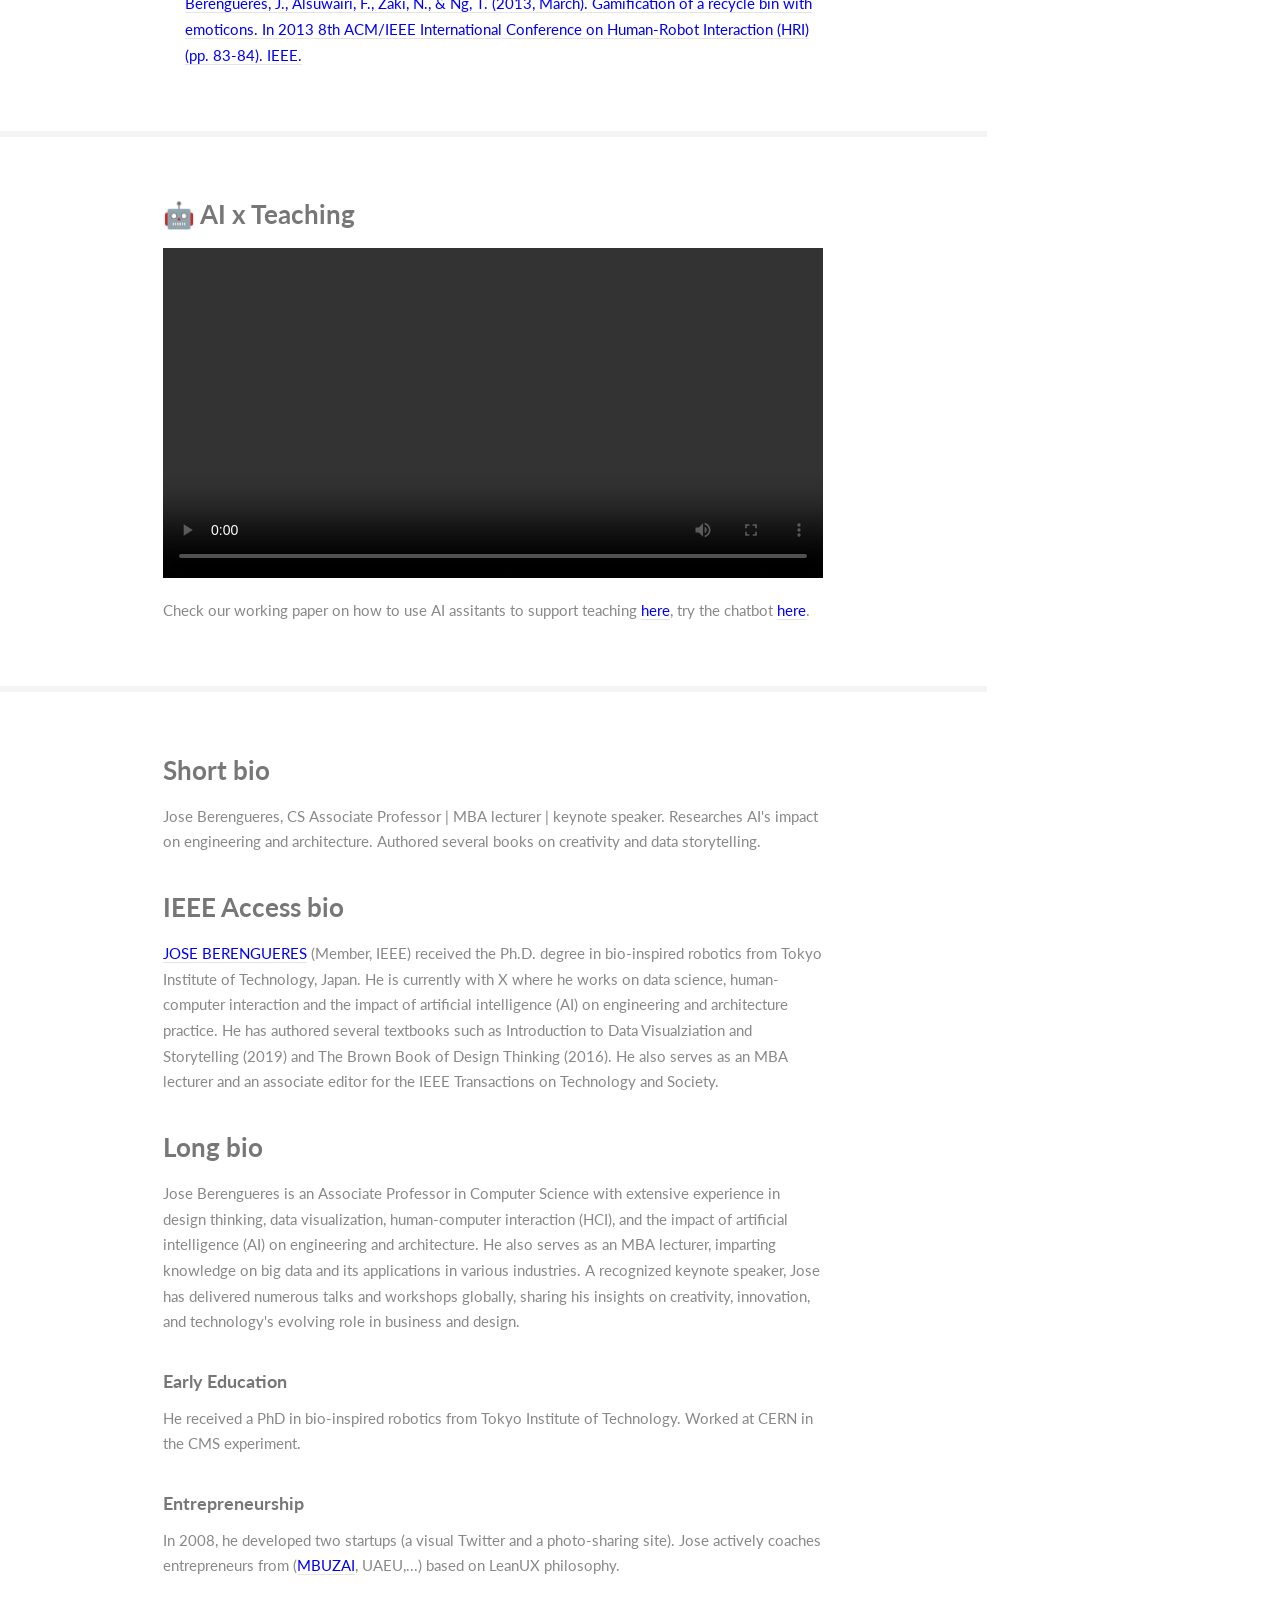
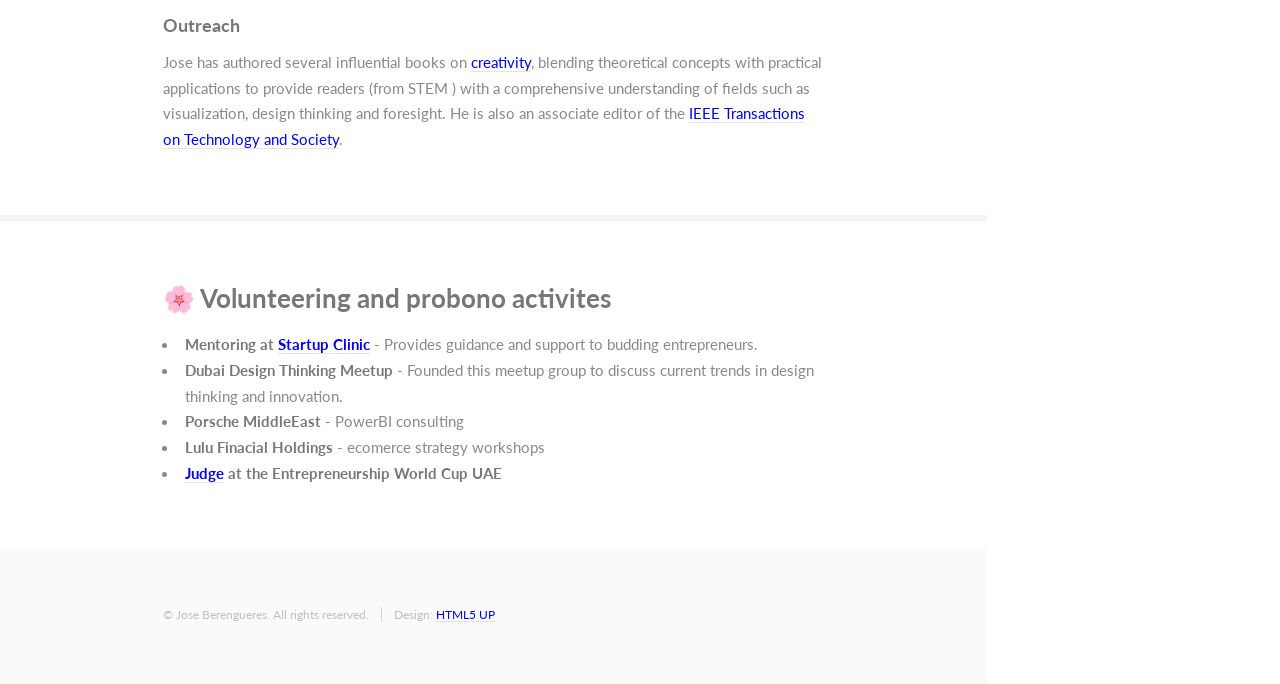
==== commit 3d5eb9ad: "photo" ====
--- a/index.html
+++ b/index.html
@@ -219,8 +219,9 @@
 														  <a href="https://www.youtube.com/watch?v=fnRnQPRzoDQ&t=835s">preview video</a>
 														</li>
 														<li>
-														  <strong>Title:</strong> Lean UX, learn to prototype Apps (Games?) faster<br>
-														  <strong>Desc:</strong> based on Eric Ries' LEAN UX, this is a hands-on workshop to practice LEAN UX (aka Design thinking for App making)<br>
+															<strong>Title:</strong> Lean UX, learn to prototype Apps (Games?) faster<br>
+															<img src="./images/game_dev_workshop2024_sweden.png" />
+														  <br><strong>Desc:</strong> based on Eric Ries' LEAN UX, this is a hands-on workshop to practice LEAN UX (aka Design thinking for App making)<br>
 														  <strong>Time:</strong> 40-60 minutes<br>
 														  <strong>Req:</strong> very interactive, requires projector, post-it notes, round tables for 4 people each, drawing pens<br>
 														  <a href="https://www.slideshare.net/harriken/lean-ux-workshop-makers-of-barcelona-mob-agile-bcn-meetup">preview slides</a><br>
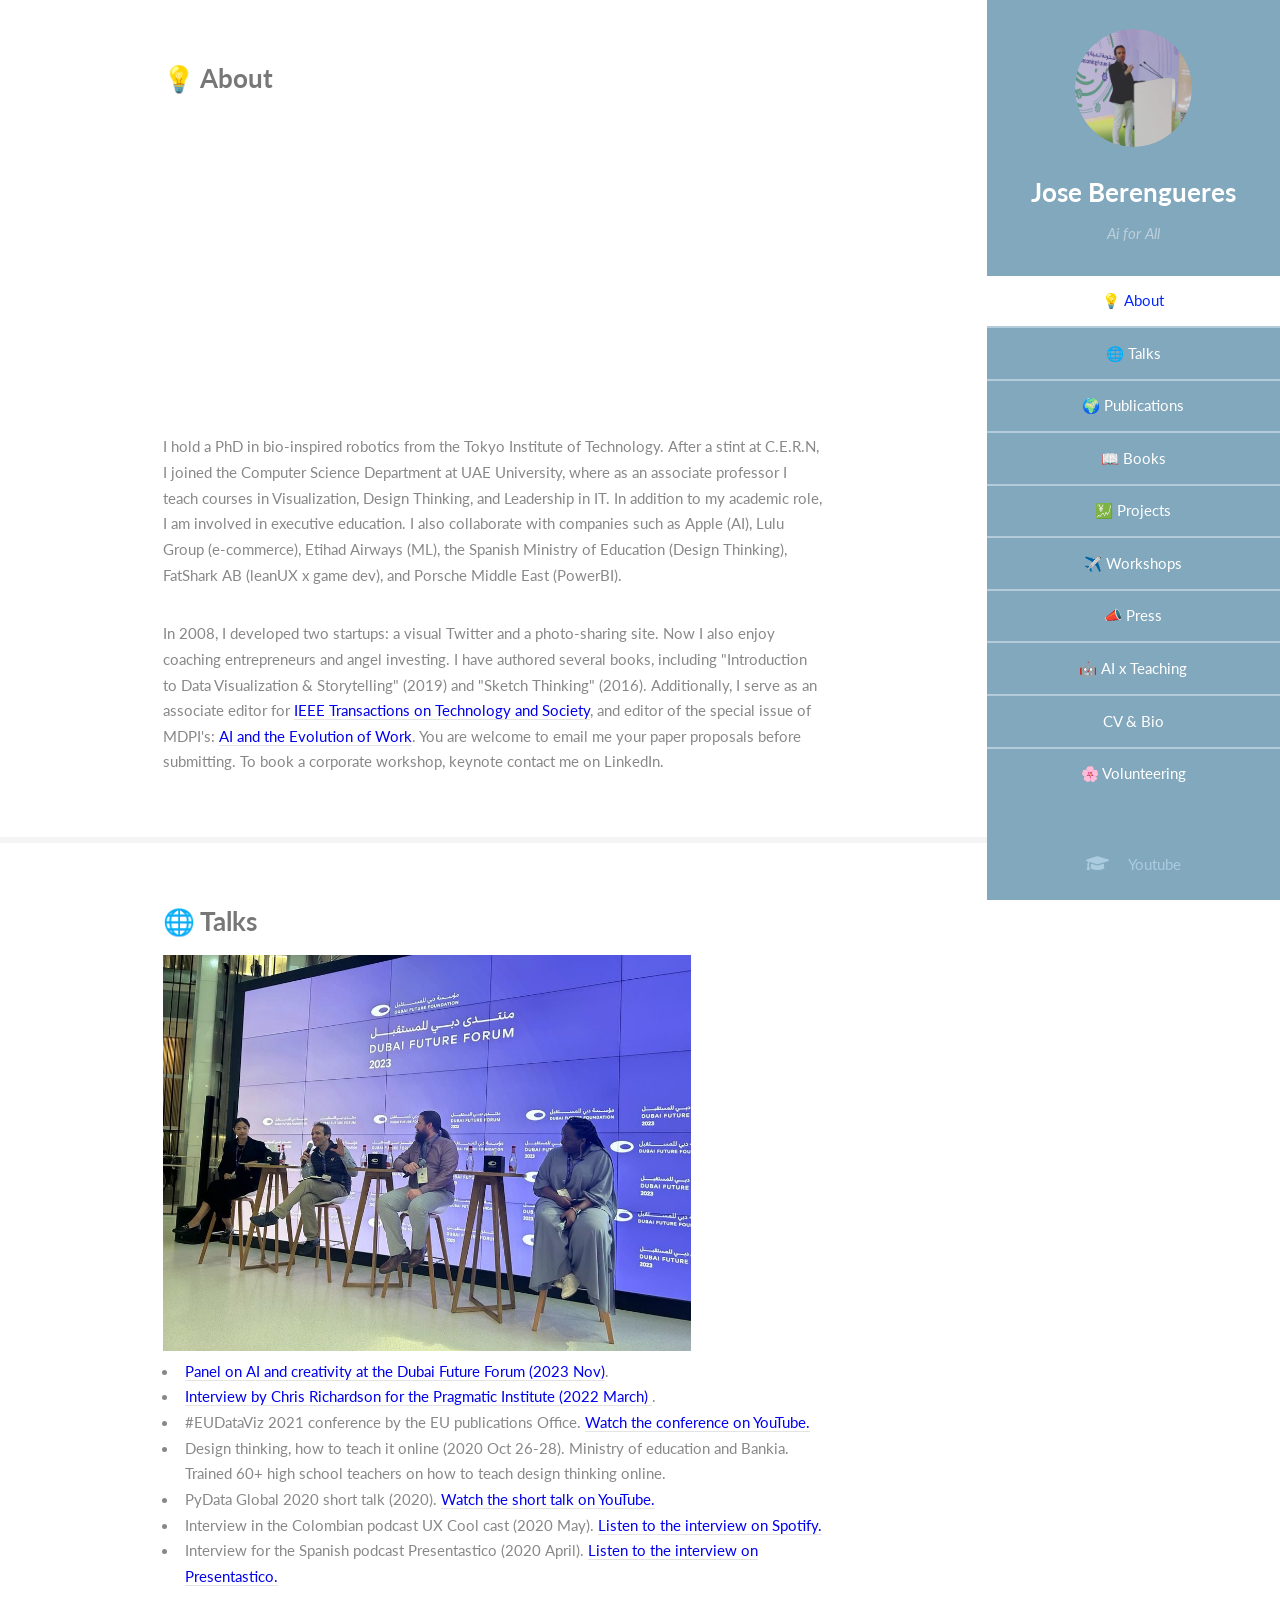
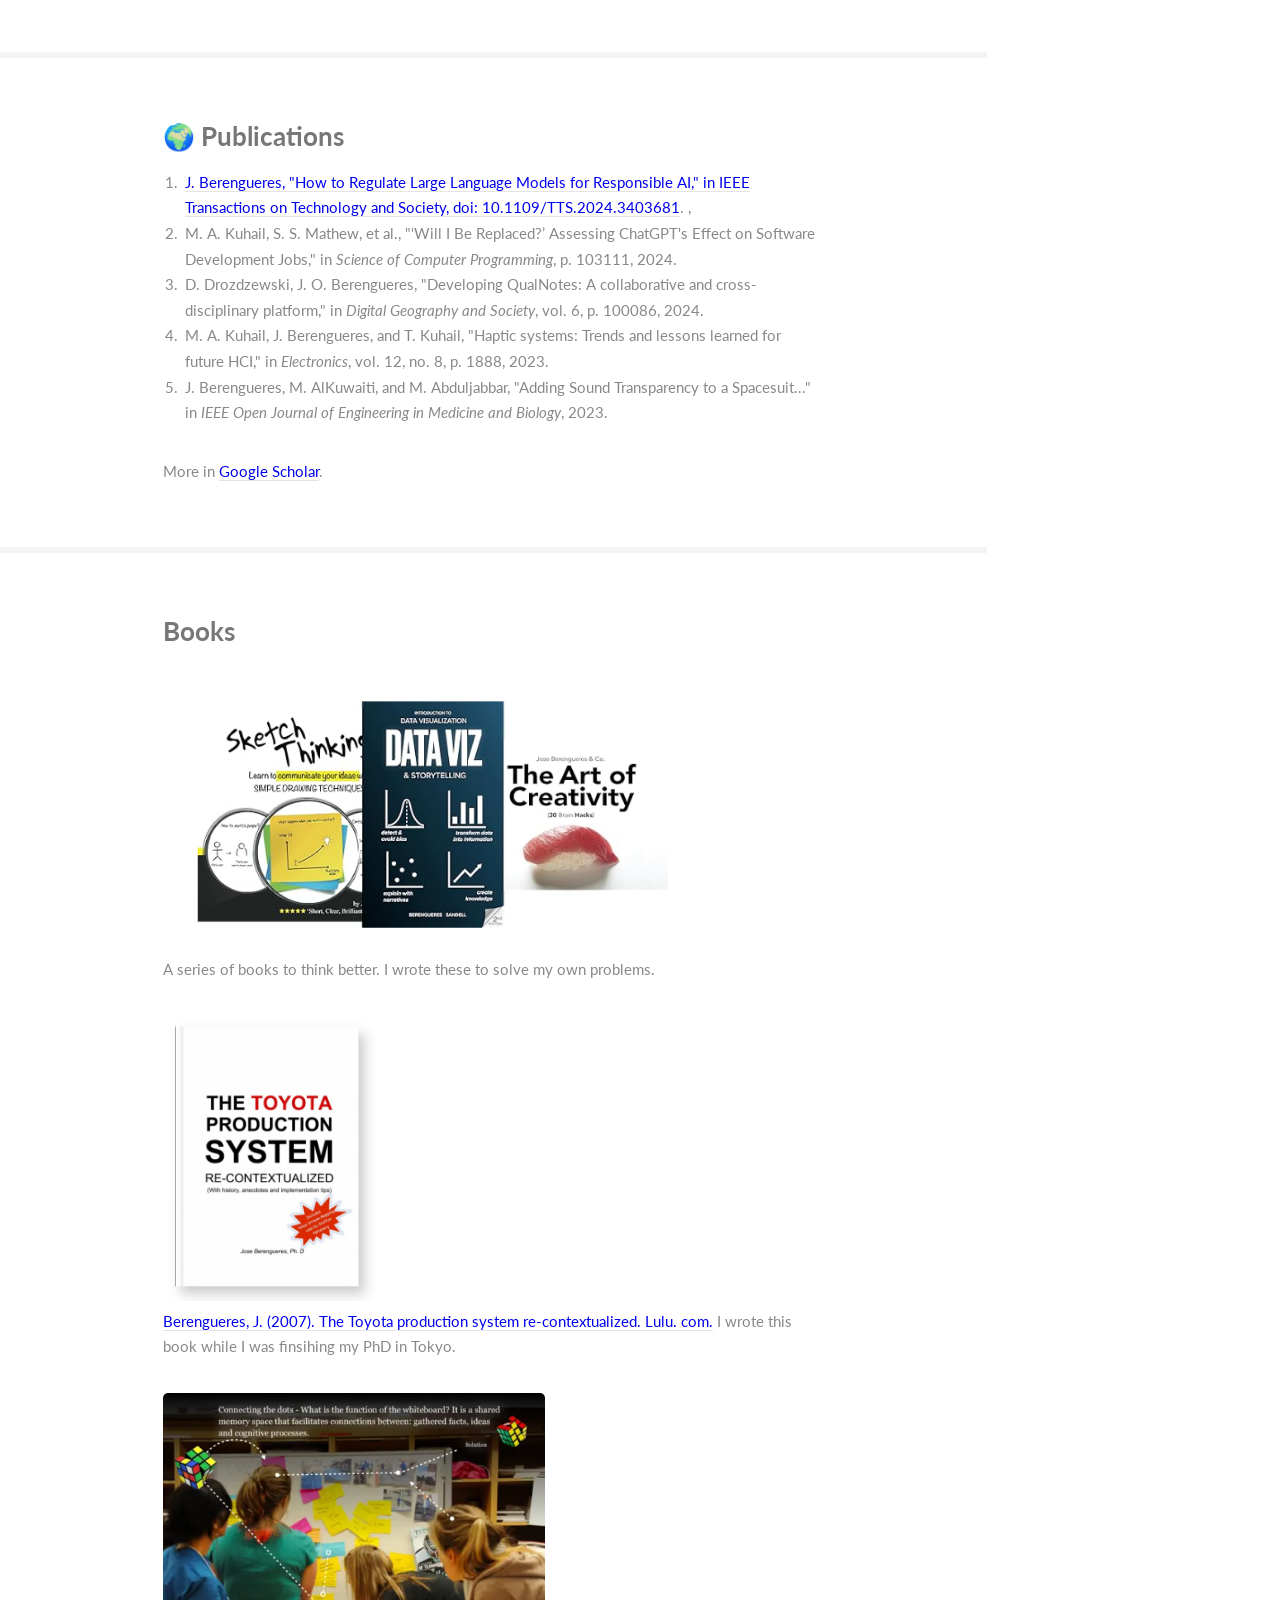
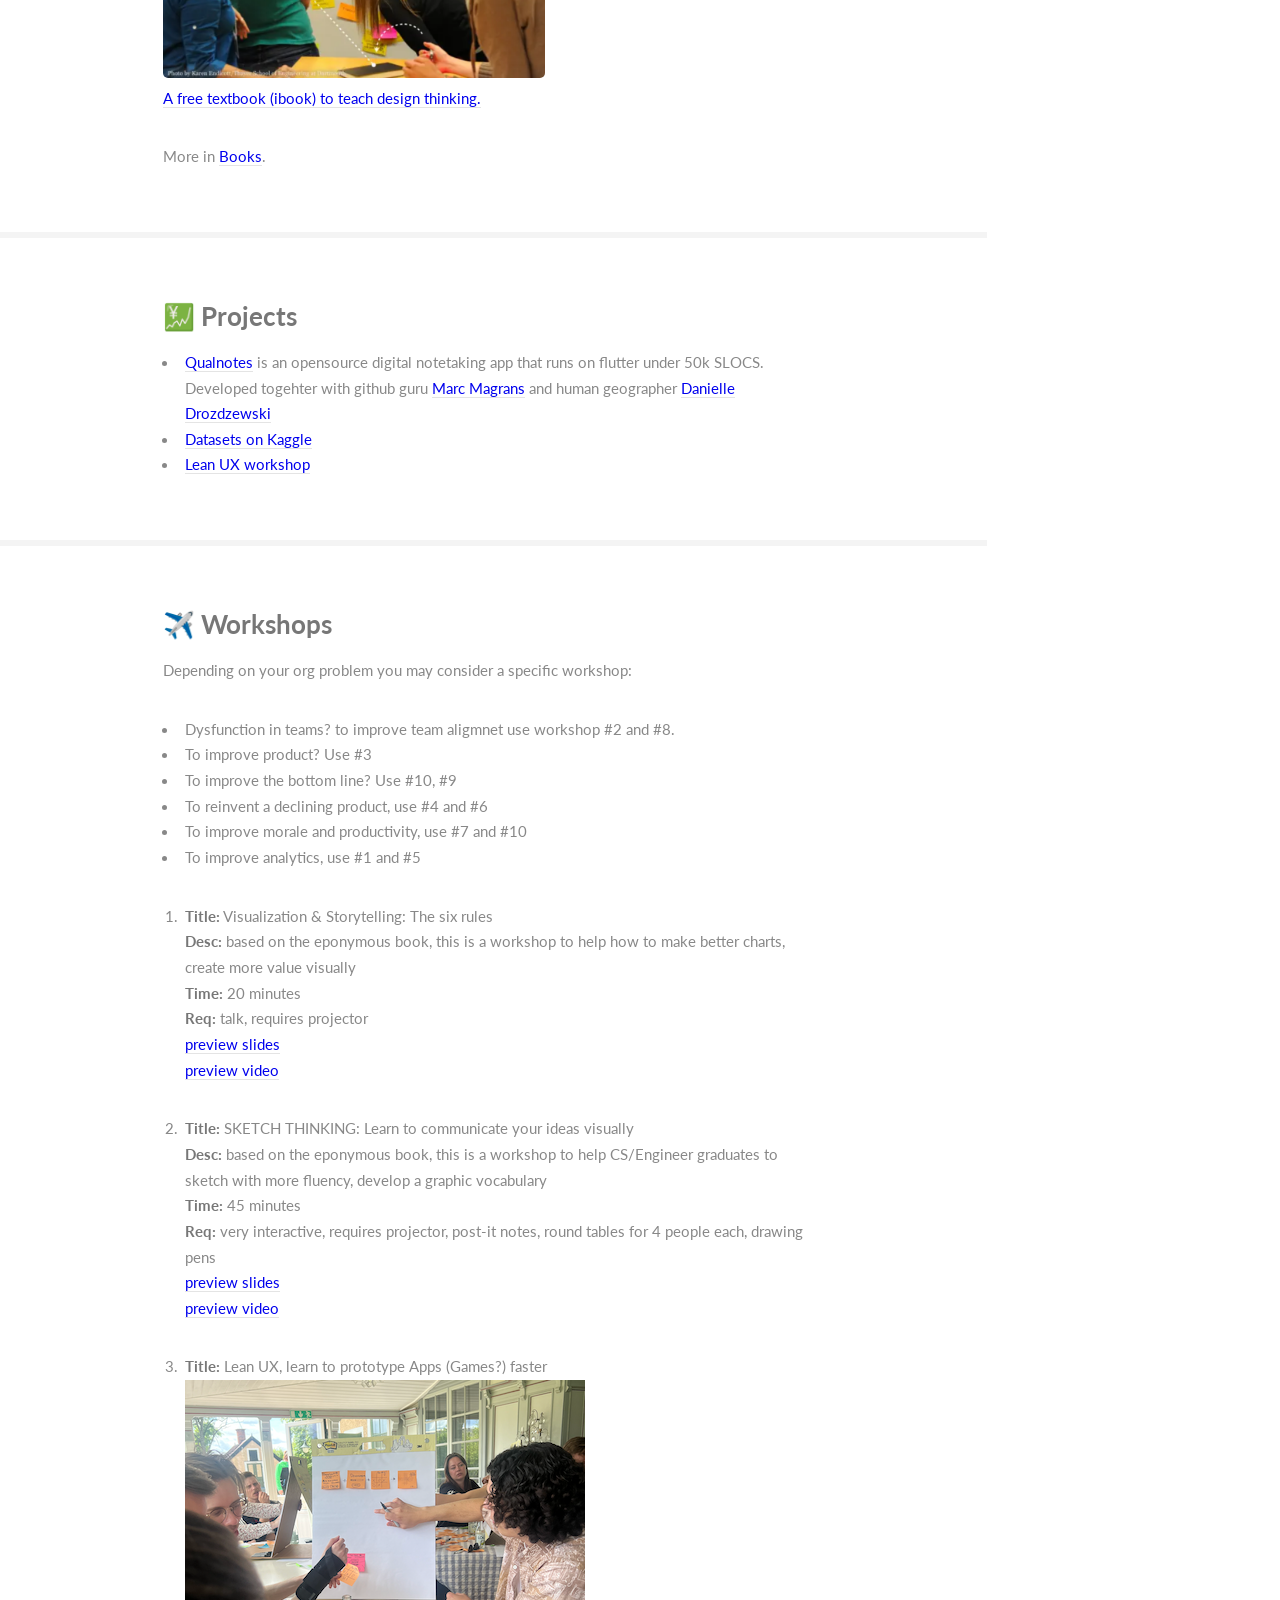
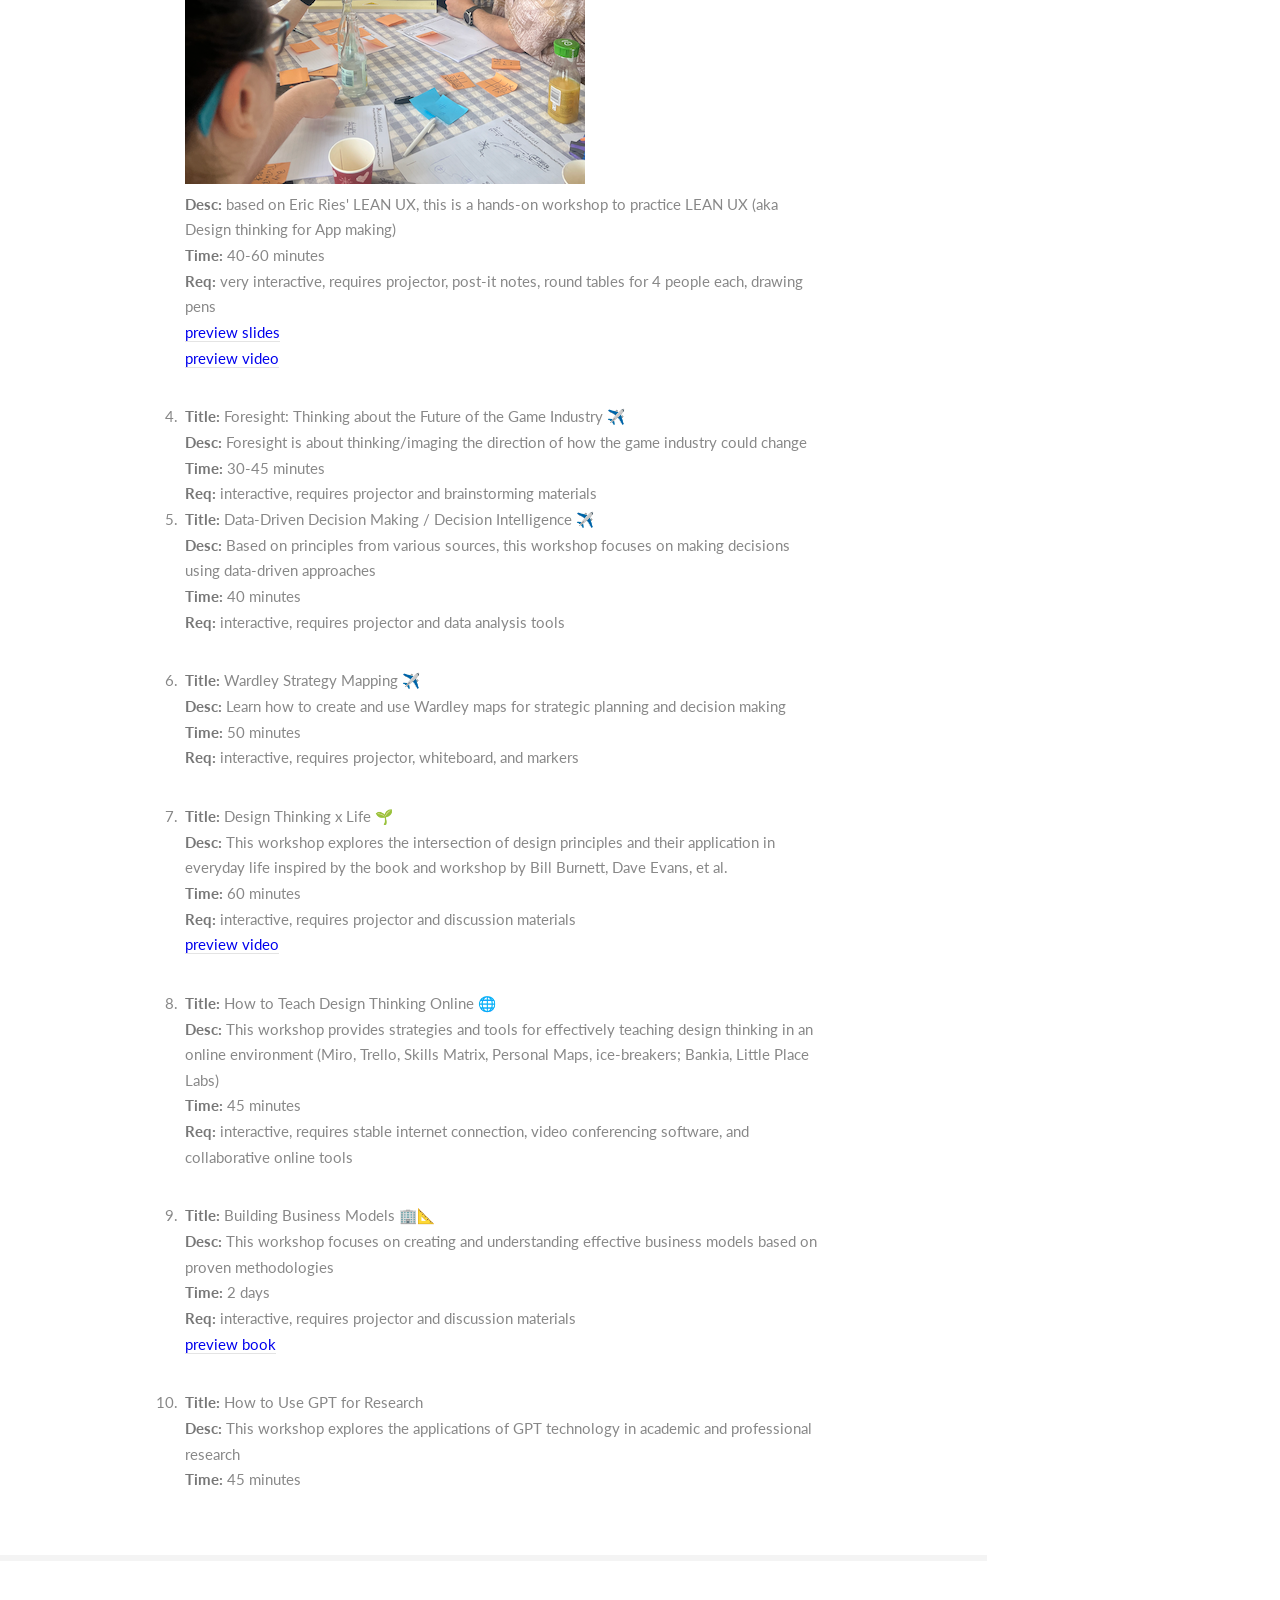
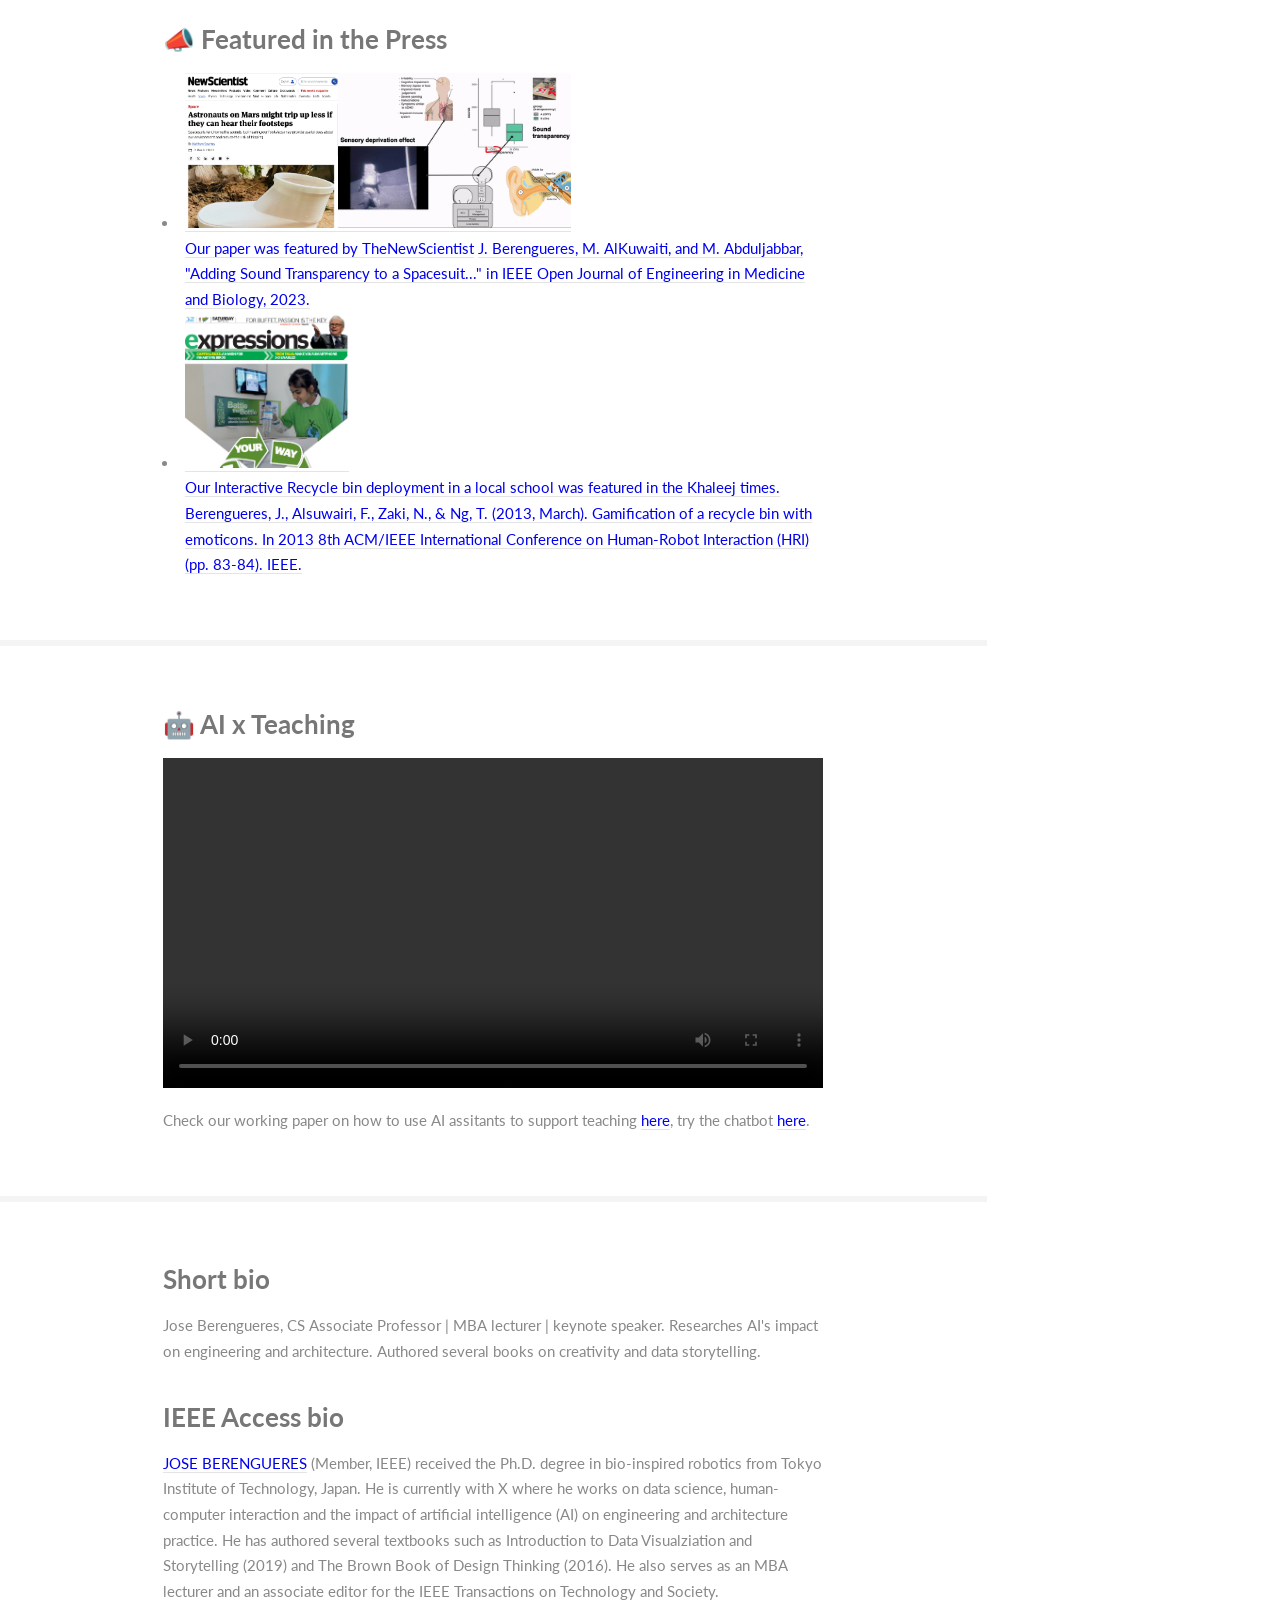
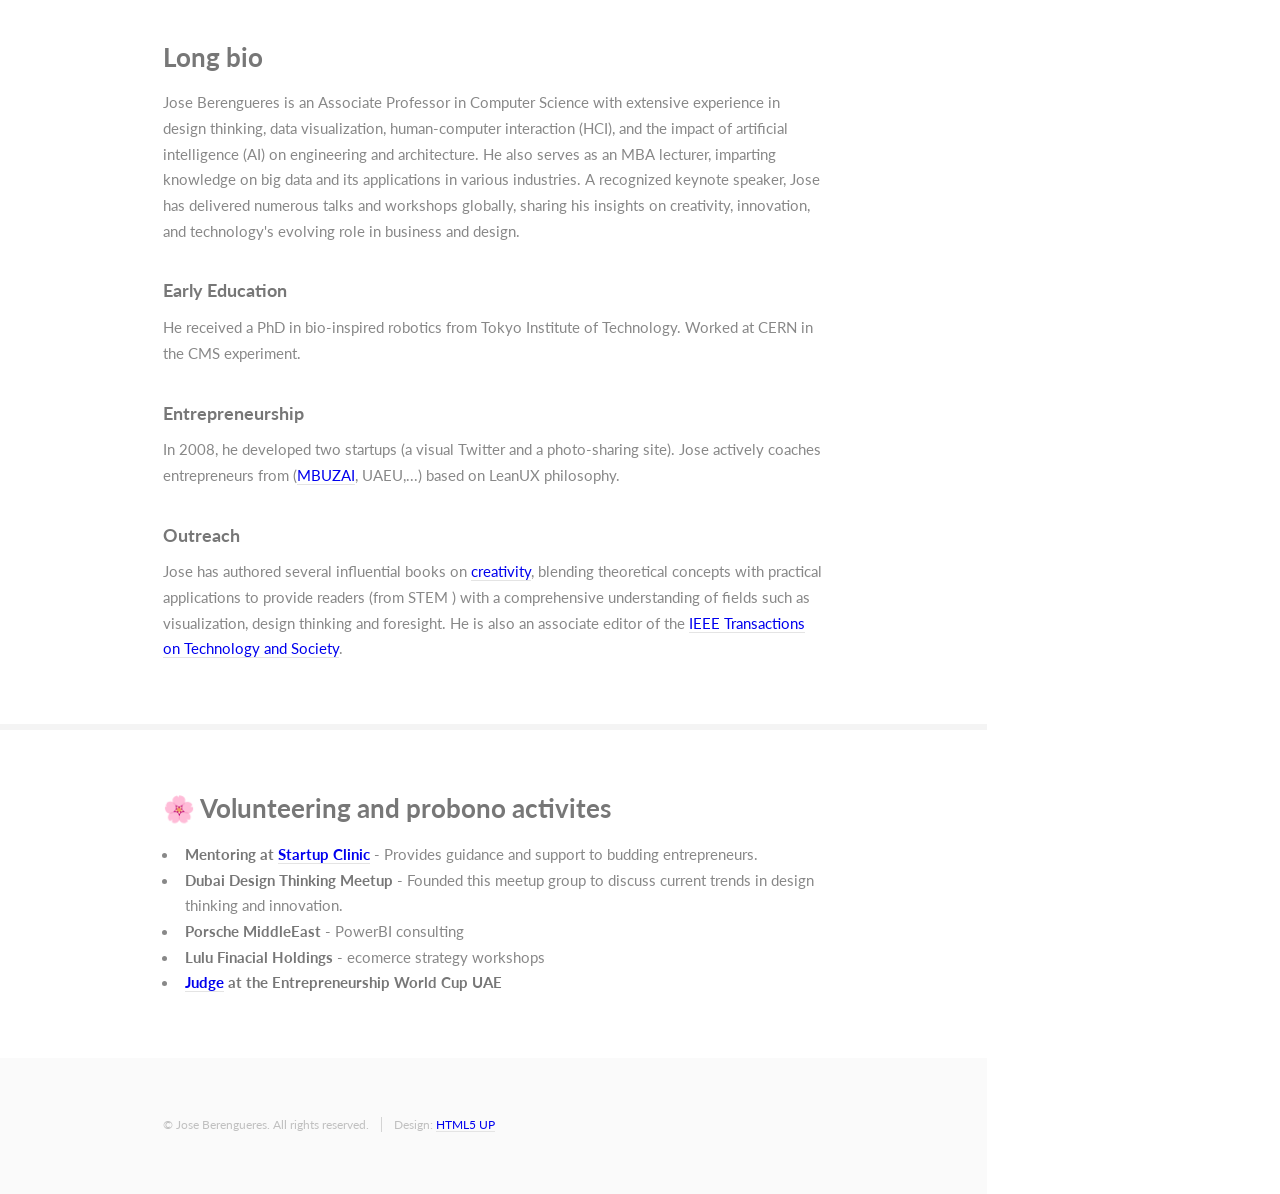
==== commit f59acad5: "workshop updates..." ====
--- a/index.html
+++ b/index.html
@@ -201,7 +201,17 @@
 											<section id="workshops">
 												<div class="container">
 													<h3>✈️ Workshops</h3>
-													<ul>
+													<p> Depending on your org problem you may consider a specific workshop:
+														<ul>
+															<li>Dysfunction in teams? to improve team aligmnet use workshop #2 and #8. 	</li>
+															<li>To improve product? Use #3 	</li>
+															<li>To improve the bottom line? Use #10, #9  	</li>
+															<li>To reinvent a declining product, use #4 and #6 	</li>
+															<li>To improve morale and productivity, use #7 and #10 	</li>
+															<li>To improve analytics, use #1 and #5 	</li>
+														</ul>
+
+													<ol>
 														<li>
 														  <strong>Title:</strong> Visualization & Storytelling: The six rules<br>
 														  <strong>Desc:</strong> based on the eponymous book, this is a workshop to help how to make better charts, create more value visually<br>
@@ -210,6 +220,7 @@
 														  <a href="https://www.slideshare.net/harriken/introduction-to-data-visualization-and-storytelling-chapter-1-slides">preview slides</a><br>
 														  <a href="https://www.youtube.com/watch?v=plFPTDwk66s&t=1s">preview video</a>
 														</li>
+														<p>
 														<li>
 														  <strong>Title:</strong> SKETCH THINKING: Learn to communicate your ideas visually<br>
 														  <strong>Desc:</strong> based on the eponymous book, this is a workshop to help CS/Engineer graduates to sketch with more fluency, develop a graphic vocabulary<br>
@@ -218,7 +229,7 @@
 														  <a href="https://www.slideshare.net/harriken/sketch-thinking">preview slides</a><br>
 														  <a href="https://www.youtube.com/watch?v=fnRnQPRzoDQ&t=835s">preview video</a>
 														</li>
-														<li>
+														<p></p><li>
 															<strong>Title:</strong> Lean UX, learn to prototype Apps (Games?) faster<br>
 															<img src="./images/game_dev_workshop2024_sweden.png" />
 														  <br><strong>Desc:</strong> based on Eric Ries' LEAN UX, this is a hands-on workshop to practice LEAN UX (aka Design thinking for App making)<br>
@@ -227,7 +238,7 @@
 														  <a href="https://www.slideshare.net/harriken/lean-ux-workshop-makers-of-barcelona-mob-agile-bcn-meetup">preview slides</a><br>
 														  <a href="https://www.youtube.com/watch?v=VUzzKQ77sjc&t=2470s">preview video</a>
 														</li>
-													  
+														<p>
 													  <li>
 														<strong>Title:</strong> Foresight: Thinking about the Future of the Game Industry ✈️<br>
 														<strong>Desc:</strong> Foresight is about thinking/imaging the direction of how the game industry could change<br>
@@ -240,12 +251,14 @@
 															<strong>Time:</strong> 40 minutes<br>
 															<strong>Req:</strong> interactive, requires projector and data analysis tools<br>
 														</li>
+														<p></p>
 														<li>
 															<strong>Title:</strong> Wardley Strategy Mapping ✈️<br>
 															<strong>Desc:</strong> Learn how to create and use Wardley maps for strategic planning and decision making<br>
 															<strong>Time:</strong> 50 minutes<br>
 															<strong>Req:</strong> interactive, requires projector, whiteboard, and markers<br>
 														</li>
+														<p></p>
 														<li>
 															<strong>Title:</strong> Design Thinking x Life 🌱<br>
 															<strong>Desc:</strong> This workshop explores the intersection of design principles and their application in everyday life inspired by the book and workshop by Bill Burnett, Dave Evans, et al.<br>
@@ -253,14 +266,14 @@
 															<strong>Req:</strong> interactive, requires projector and discussion materials<br>
 															<a href="https://www.youtube.com/watch?v=uYEfUp5doAo&list=PLsBtuhNYSQbdHSBNaIWY36QfdBHJBWRL2">preview video</a>
 														</li>
-
+														<p>
 														<li>
 															<strong>Title:</strong> How to Teach Design Thinking Online 🌐<br>
 															<strong>Desc:</strong> This workshop provides strategies and tools for effectively teaching design thinking in an online environment (Miro, Trello, Skills Matrix, Personal Maps, ice-breakers; Bankia, Little Place Labs)<br>
 															<strong>Time:</strong> 45 minutes<br>
 															<strong>Req:</strong> interactive, requires stable internet connection, video conferencing software, and collaborative online tools<br>
 														</li>
-														
+														<p></p>
 														<li>
 															<strong>Title:</strong> Building Business Models 🏢📐<br>
 															<strong>Desc:</strong> This workshop focuses on creating and understanding effective business models based on proven methodologies<br>
@@ -268,7 +281,7 @@
 															<strong>Req:</strong> interactive, requires projector and discussion materials<br>
 															<a href="https://books.apple.com/us/book/building-business-models/id922520744">preview book</a>
 														</li>
-
+														<p>
 														<li>
 															<strong>Title:</strong> How to Use GPT for Research <br>
 															<strong>Desc:</strong> This workshop explores the applications of GPT technology in academic and professional research<br>
